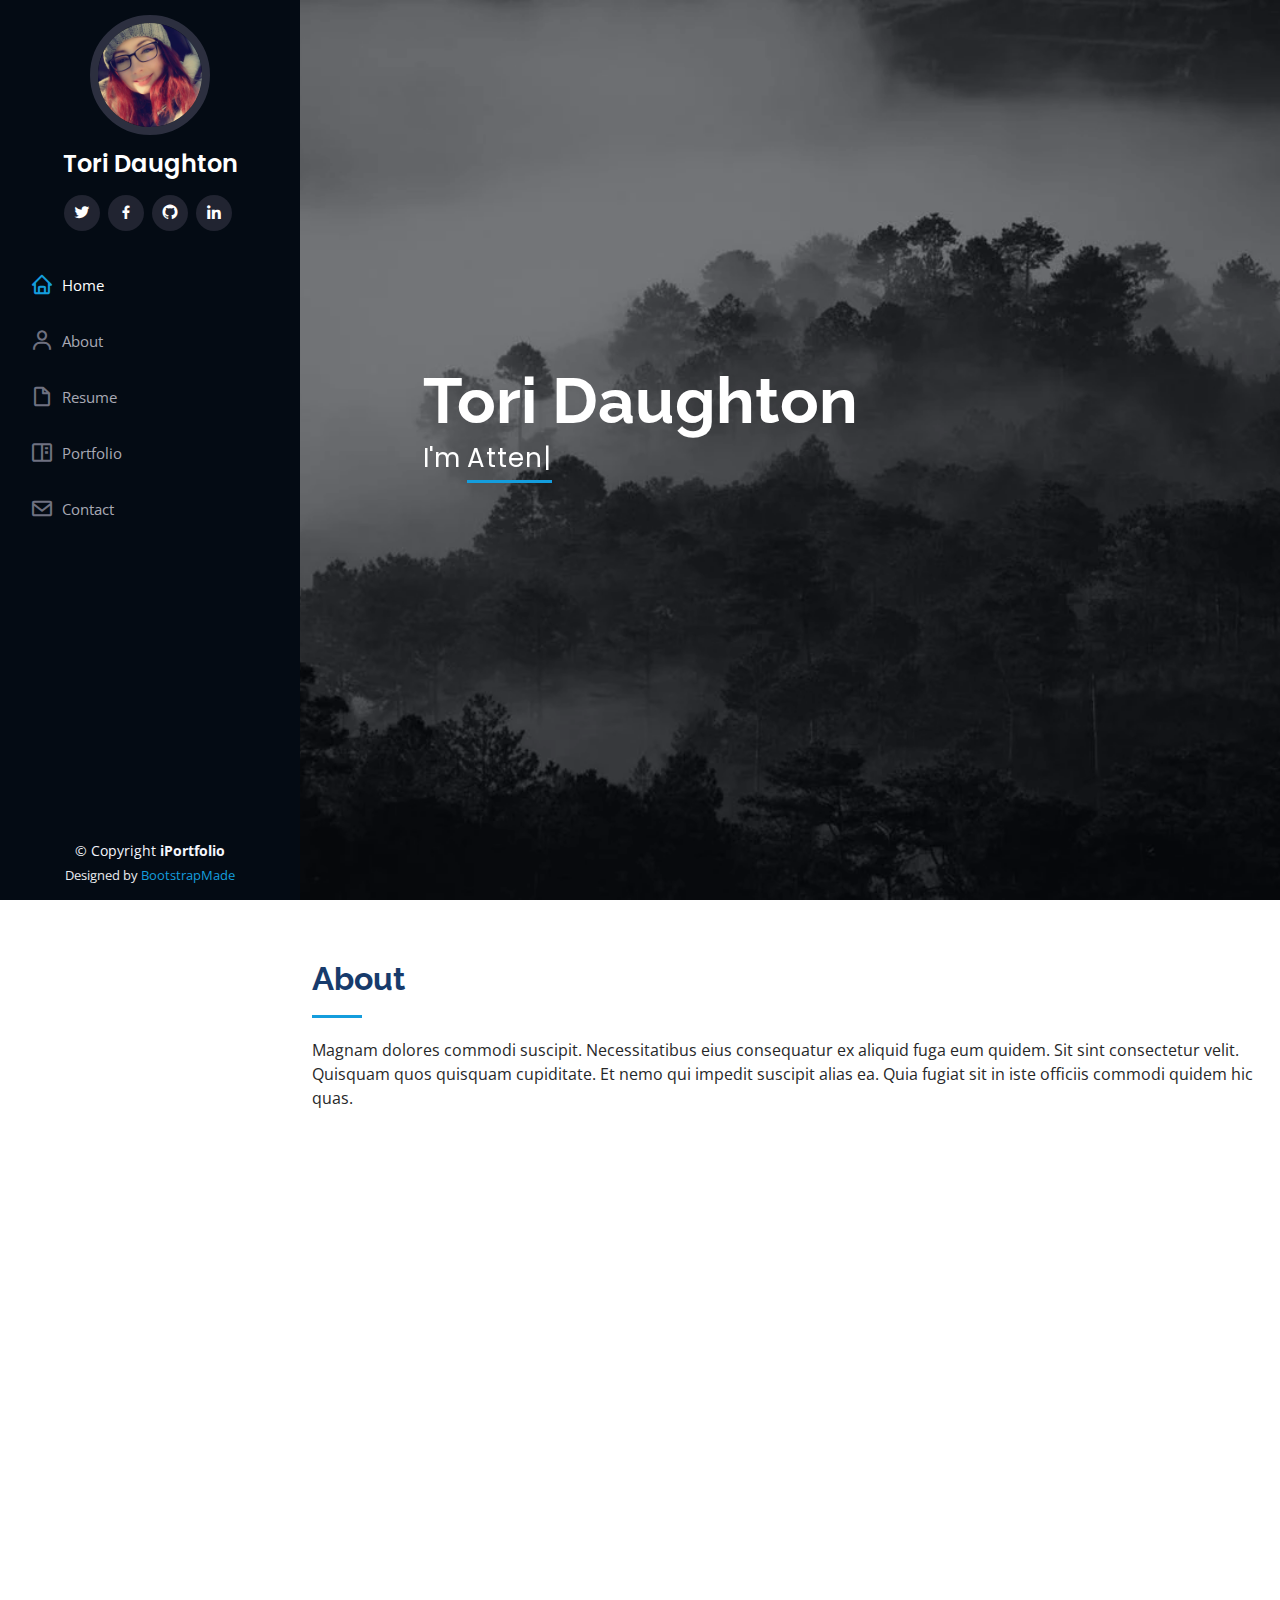
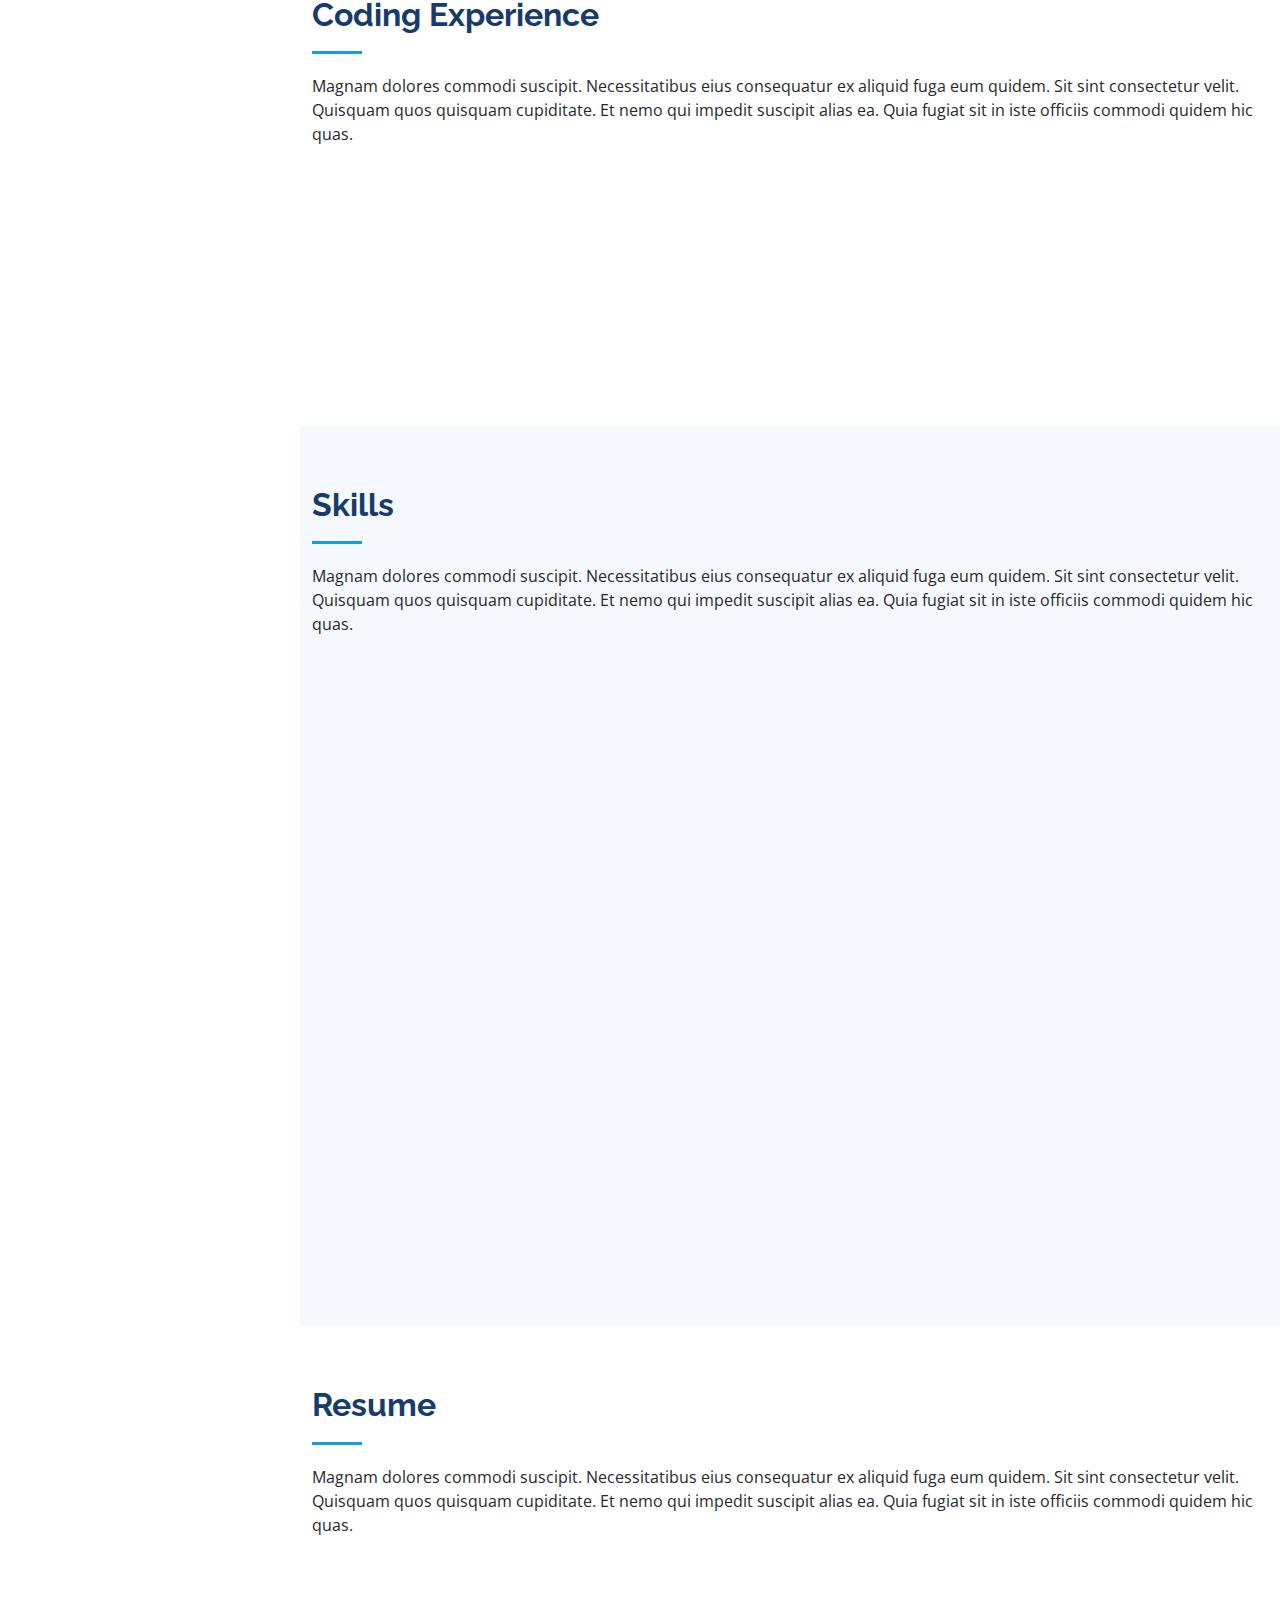
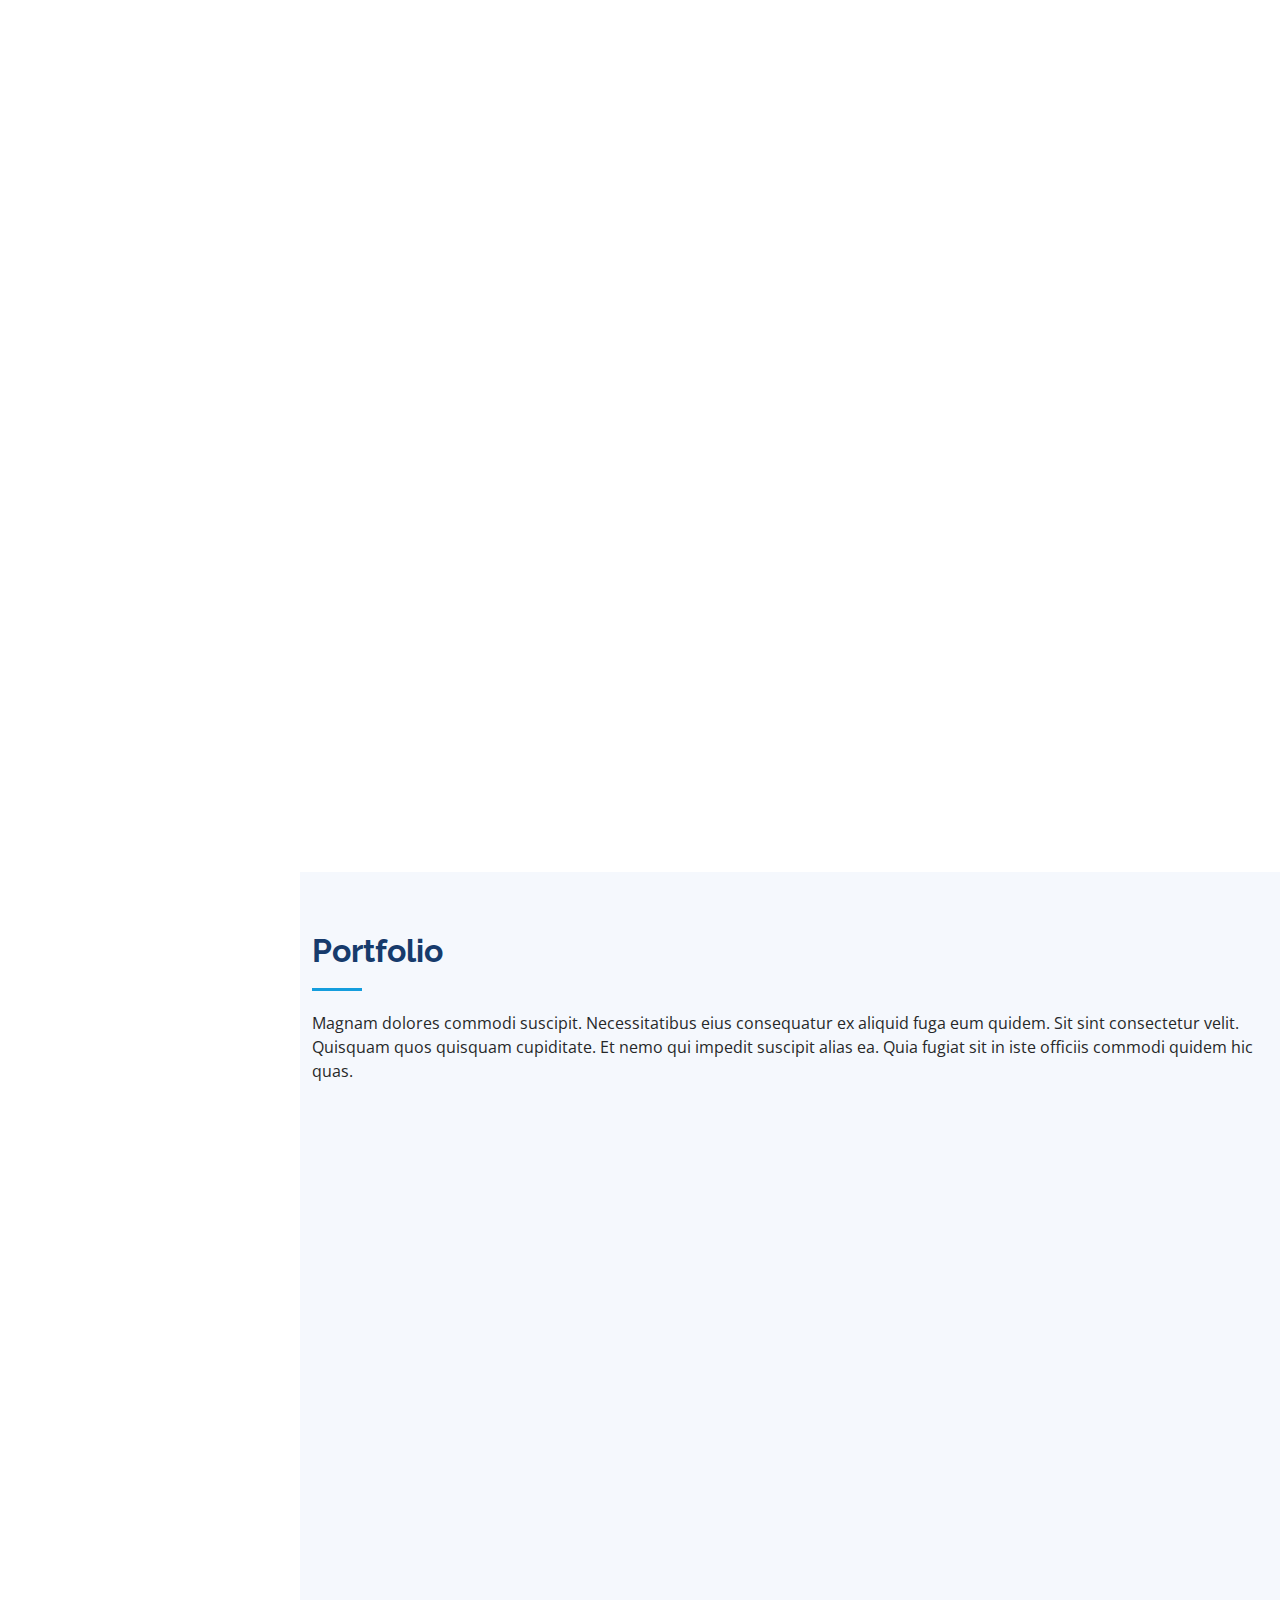
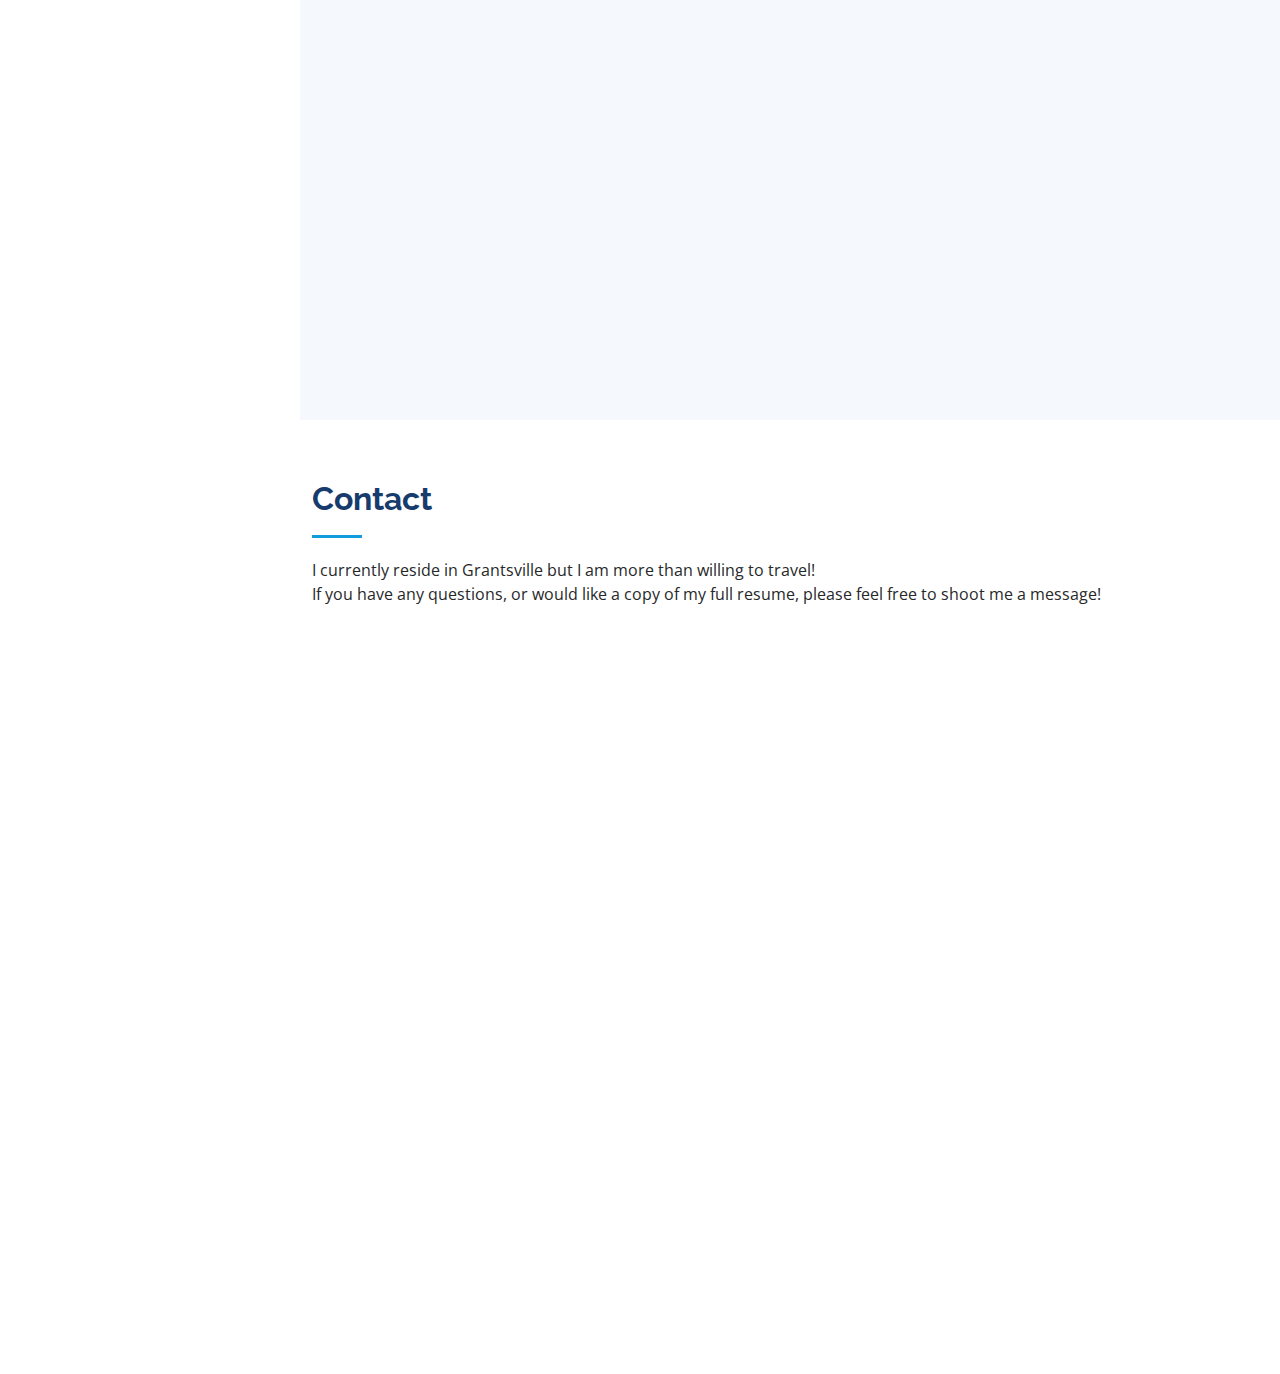
==== index.html @ 603e0727 "before presenting" ====
<!DOCTYPE html>
<html lang="en">

<head>
  <meta charset="utf-8">
  <meta content="width=device-width, initial-scale=1.0" name="viewport">

  <title>Tori Daughton</title>
  <meta content="" name="description">
  <meta content="" name="keywords">

  <!-- Favicons -->
  <link href="assets/img/favicon.png" rel="icon">
  <link href="assets/img/apple-touch-icon.png" rel="apple-touch-icon">

  <!-- Google Fonts -->
  <link href="https://fonts.googleapis.com/css?family=Open+Sans:300,300i,400,400i,600,600i,700,700i|Raleway:300,300i,400,400i,500,500i,600,600i,700,700i|Poppins:300,300i,400,400i,500,500i,600,600i,700,700i" rel="stylesheet">

  <!-- Vendor CSS Files -->
  <link href="assets/vendor/aos/aos.css" rel="stylesheet">
  <link href="assets/vendor/bootstrap/css/bootstrap.min.css" rel="stylesheet">
  <link href="assets/vendor/bootstrap-icons/bootstrap-icons.css" rel="stylesheet">
  <link href="assets/vendor/boxicons/css/boxicons.min.css" rel="stylesheet">
  <link href="assets/vendor/glightbox/css/glightbox.min.css" rel="stylesheet">
  <link href="assets/vendor/swiper/swiper-bundle.min.css" rel="stylesheet">

  <!-- Template Main CSS File -->
  <link href="assets/css/style.css" rel="stylesheet">

  <!-- =======================================================
  * Template Name: iPortfolio - v3.7.0
  * Template URL: https://bootstrapmade.com/iportfolio-bootstrap-portfolio-websites-template/
  * Author: BootstrapMade.com
  * License: https://bootstrapmade.com/license/
  ======================================================== -->
  <link rel="stylesheet" href="https://cdn.jsdelivr.net/gh/devicons/devicon@v2.15.1/devicon.min.css">
</head>

<body>
    <!-- <i class="devicon-postgresql-plain"></i>
    <i class="devicon-vscode-plain"></i> -->
  <!-- ======= Mobile nav toggle button ======= -->
  <i class="bi bi-list mobile-nav-toggle d-xl-none"></i>

  <!-- ======= Header ======= -->
  <header id="header">
    <div class="d-flex flex-column">

      <div class="profile">
        <img src="./assets/img/profile-img-thxgvn.jpg" alt="" class="img-fluid rounded-circle">
        <h1 class="text-light"><a href="index.html">Tori Daughton</a></h1>
        <div class="social-links mt-3 text-center">
          <a href="https://twitter.com/ToriDaughton" class="twitter"><i class="bx bxl-twitter"></i></a>
          <a href="#" class="facebook"><i class="bx bxl-facebook"></i></a>
          <a href="https://github.com/toridaughton" class="github"><i class="bx bxl-github"></i></a>
          <a href="https://www.linkedin.com/in/tori-daughton-41b60a236/" class="linkedin"><i class="bx bxl-linkedin"></i></a>
        </div>
      </div>

      <nav id="navbar" class="nav-menu navbar">
        <ul>
          <li><a href="#hero" class="nav-link scrollto active"><i class="bx bx-home"></i> <span>Home</span></a></li>
          <li><a href="#about" class="nav-link scrollto"><i class="bx bx-user"></i> <span>About</span></a></li>
          <li><a href="#resume" class="nav-link scrollto"><i class="bx bx-file-blank"></i> <span>Resume</span></a></li>
          <li><a href="#portfolio" class="nav-link scrollto"><i class="bx bx-book-content"></i> <span>Portfolio</span></a></li>
          <!-- <li><a href="#services" class="nav-link scrollto"><i class="bx bx-server"></i> <span>Services</span></a></li> -->
          <li><a href="#contact" class="nav-link scrollto"><i class="bx bx-envelope"></i> <span>Contact</span></a></li>
        </ul>
      </nav><!-- .nav-menu -->
    </div>
  </header><!-- End Header -->

  <!-- ======= Hero Section ======= -->
  <section id="hero" class="d-flex flex-column justify-content-center align-items-center">
    <div class="hero-container" data-aos="fade-in">
      <h1>Tori Daughton</h1>
      <p>I'm <span class="typed" data-typed-items="Attentive, a Developer, Passionate, a Designer"></span></p>
    </div>
  </section><!-- End Hero -->

  <main id="main">

    <!-- ======= About Section ======= -->
    <section id="about" class="about">
      <div class="container">

        <div class="section-title">
          <h2>About</h2>
          <p>Magnam dolores commodi suscipit. Necessitatibus eius consequatur ex aliquid fuga eum quidem. Sit sint consectetur velit. Quisquam quos quisquam cupiditate. Et nemo qui impedit suscipit alias ea. Quia fugiat sit in iste officiis commodi quidem hic quas.</p>
        </div>

        <div class="row">
          <div class="col-lg-4" data-aos="fade-right">
            <img src="./assets/img/profile-img-thxgvn.jpg" class="img-fluid" alt="">
          </div>
          <div class="col-lg-8 pt-4 pt-lg-0 content" data-aos="fade-left">
            <h3> Full Stack Developer &amp; Python Software Engineer</h3>
            <p class="fst-italic">
              Lorem ipsum dolor sit amet, consectetur adipiscing elit, sed do eiusmod tempor incididunt ut labore et dolore
              magna aliqua.
            </p>
            <div class="row">
              <div class="col-lg-6">
                <ul>
                  <li><i class="bi bi-chevron-right"></i> <strong>Birthday:</strong> <span>18 August 1995</span></li>
                  <!-- <li><i class="bi bi-chevron-right"></i> <strong>Website:</strong> <span>www.example.com</span></li> -->
                  <li><i class="bi bi-chevron-right"></i> <strong>City:</strong> <span>Utah, USA</span></li>
                </ul>
              </div>
              <div class="col-lg-6">
                <ul>
                  <li><i class="bi bi-chevron-right"></i> <strong>Age:</strong> <span>26</span></li>
                  <li><i class="bi bi-chevron-right"></i> <strong>Degree:</strong> <span>Associate's of Applied Science</span></li>
                  <!-- <li><i class="bi bi-chevron-right"></i> <strong>PhEmailone:</strong> <span>email@example.com</span></li> -->
                  <!-- <li><i class="bi bi-chevron-right"></i> <strong>Freelance:</strong> <span>Available</span></li> -->
                </ul>
              </div>
            </div>
            <p>
              Officiis eligendi itaque labore et dolorum mollitia officiis optio vero. Quisquam sunt adipisci omnis et ut. Nulla accusantium dolor incidunt officia tempore. Et eius omnis.
              Cupiditate ut dicta maxime officiis quidem quia. Sed et consectetur qui quia repellendus itaque neque. Aliquid amet quidem ut quaerat cupiditate. Ab et eum qui repellendus omnis culpa magni laudantium dolores.
            </p>
          </div>
        </div>

      </div>
    </section><!-- End About Section -->

    <!-- ======= Coding Experience Section ======= -->
    <section id="facts" class="facts">
      <div class="container">

        <div class="section-title">
          <h2>Coding Experience</h2>
          <p>Magnam dolores commodi suscipit. Necessitatibus eius consequatur ex aliquid fuga eum quidem. Sit sint consectetur velit. Quisquam quos quisquam cupiditate. Et nemo qui impedit suscipit alias ea. Quia fugiat sit in iste officiis commodi quidem hic quas.</p>
        </div>

        <div class="row no-gutters">

          <div class="col-lg-3 col-md-6 d-md-flex align-items-md-stretch" data-aos="fade-up">
            <div class="count-box">
              <i class="bi bi-emoji-smile"></i>
              <span data-purecounter-start="0" data-purecounter-end="42" data-purecounter-duration="1" class="purecounter"></span>
              <p><strong>Coding Basics Course (hrs)</strong><br>Devmountain</p>
            </div>
          </div>

          <div class="col-lg-3 col-md-6 d-md-flex align-items-md-stretch" data-aos="fade-up" data-aos-delay="100">
            <div class="count-box">
              <i class="bi bi-journal-richtext"></i>
              <span data-purecounter-start="0" data-purecounter-end="561" data-purecounter-duration="1" class="purecounter"></span>
              <p><strong>Python Software Engineering Course (hrs)</strong> <br>Devmountain</p>
            </div>
          </div>

          <div class="col-lg-3 col-md-6 d-md-flex align-items-md-stretch" data-aos="fade-up" data-aos-delay="200">
            <div class="count-box">
              <i class="bi bi-pc-display-horizontal"></i>
              <span data-purecounter-start="0" data-purecounter-end="49" data-purecounter-duration="1" class="purecounter"></span>
              <p><strong>Repositories</strong><br>on GitHub</p>
            </div>
          </div>

          <div class="col-lg-3 col-md-6 d-md-flex align-items-md-stretch" data-aos="fade-up" data-aos-delay="300">
            <div class="count-box">
              <i class="bi bi-people"></i>
              <span data-purecounter-start="0" data-purecounter-end="96" data-purecounter-duration="1" class="purecounter"></span>
              <p><strong>Pair Programing (hrs)</strong><br>Devmountain</p>
            </div>
          </div>

        </div>

      </div>
    </section><!-- End Coding Experience Section -->

    <!-- ======= Skills Section ======= -->
    <section id="skills" class="skills section-bg">
      <div class="container">

        <div class="section-title">
          <h2>Skills</h2>
          <p>Magnam dolores commodi suscipit. Necessitatibus eius consequatur ex aliquid fuga eum quidem. Sit sint consectetur velit. Quisquam quos quisquam cupiditate. Et nemo qui impedit suscipit alias ea. Quia fugiat sit in iste officiis commodi quidem hic quas.</p>
        </div>

        <div class="row skills-content" style=>

          <div class="col-lg-6" data-aos="fade-up">

            <div class="progress">
              <span class="skill">
                <img class="skills-icons" src="https://cdn.jsdelivr.net/gh/devicons/devicon/icons/html5/html5-original.svg" />
              <br> HTML </span>
            </div>

            <div class="progress">
              <span class="skill">
                <img class="skills-icons" src="https://cdn.jsdelivr.net/gh/devicons/devicon/icons/css3/css3-original-wordmark.svg" />
              <br>CSS</span>
            </div>

            <div class="progress">
              <span class="skill">
                <img class="skills-icons" src="https://cdn.jsdelivr.net/gh/devicons/devicon/icons/javascript/javascript-original.svg" />
              <br>JavaScript</span>
            </div>

          </div>

          <div class="col-lg-6" data-aos="fade-up" data-aos-delay="100">

            <div class="progress">
              <span class="skill">
                <img class="skills-icons" src="https://cdn.jsdelivr.net/gh/devicons/devicon/icons/nodejs/nodejs-original.svg" />
              </i><br>Node.js </span>
            </div>

            <div class="progress">
              <span class="skill"> <img class="skills-icons" src="https://cdn.jsdelivr.net/gh/devicons/devicon/icons/postgresql/postgresql-plain.svg" /> <br> Postgres</span>
            </div>

            <div class="progress">
              <span class="skill"><img class="skills-icons" src="https://cdn.jsdelivr.net/gh/devicons/devicon/icons/vscode/vscode-plain.svg" />
                <br> VScode </span>
            </div>

          </div>

        </div>

      </div>
    </section><!-- End Skills Section -->

    <!-- ======= Resume Section ======= -->
    <section id="resume" class="resume">
      <div class="container">

        <div class="section-title">
          <h2>Resume</h2>
          <p>Magnam dolores commodi suscipit. Necessitatibus eius consequatur ex aliquid fuga eum quidem. Sit sint consectetur velit. Quisquam quos quisquam cupiditate. Et nemo qui impedit suscipit alias ea. Quia fugiat sit in iste officiis commodi quidem hic quas.</p>
        </div>

        <div class="row">
          <div class="col-lg-6" data-aos="fade-up">
            <h3 class="resume-title">Sumary</h3>
            <div class="resume-item pb-0">
              <h4>Tori Daughton</h4>
              <p><em>Innovative and deadline-driven Graphic Designer with 3+ years of experience designing and developing user-centered digital/print marketing material from initial concept to final, polished deliverable.</em></p>
              <ul>Grantsville, UT</li>
                <!-- <li>(123) 456-7891</li> -->
                <li>tori.fullstack@gmail.com</li>
              </ul>
            </div>

            <h3 class="resume-title">Education</h3>
            <div class="resume-item">
              <h4>Python Software Engineering Course</h4>
              <h5>2022 - Present</h5>
              <p><em>Devmountain Lehi, UT</em></p>
              <p>Full Stack Software Developer education. First half consisting of learning HTML, CSS, vanilla JS, Node.js, EXPRESS, SQL. Second half of the program specializing in Python including Flask</p>
            </div>
            <div class="resume-item">
              <h4>Associates of Applied Science in Radiology</h4>
              <h5>2014 - 2016</h5>
              <p><em>Weber State University, Ogden, UT</em></p>
              <p>Full-time radiology program with both textbook learning and direct clinical education.</p>
            </div>
          </div>
          <div class="col-lg-6" data-aos="fade-up" data-aos-delay="100">
            <h3 class="resume-title">Professional Experience</h3>
            <div class="resume-item">
              <h4>Senior graphic design specialist</h4>
              <h5>2014 - Present</h5>
              <p><em>Salt Lake Regional, Salt Lake City, UT</em></p>
              <ul>
                <li>Lead in the design, development, and implementation of the graphic, layout, and production communication materials</li>
                <li>Delegate tasks to the 7 members of the design team and provide counsel on all aspects of the project. </li>
                <li>Supervise the assessment of all graphic materials in order to ensure quality and accuracy of the design</li>
                <li>Oversee the efficient use of production project budgets ranging from $2,000 - $25,000</li>
              </ul>
            </div>
            <div class="resume-item">
              <h4>Graphic design specialist</h4>
              <h5>2017 - 2019</h5>
              <p><em>Jordan Valley Medical Center, West Jordan, UT</em></p>
              <ul>
                <li>Developed numerous marketing programs (logos, brochures,infographics, presentations, and advertisements).</li>
                <li>Managed up to 5 projects or tasks at a given time while under pressure</li>
                <li>Recommended and consulted with clients on the most appropriate graphic design</li>
                <li>Created 4+ design presentations and proposals a month for clients and account managers</li>
              </ul>
            </div>
          </div>
        </div>

      </div>
    </section><!-- End Resume Section -->

    <!-- ======= Portfolio Section ======= -->
    <section id="portfolio" class="portfolio section-bg">
      <div class="container">

        <div class="section-title">
          <h2>Portfolio</h2>
          <p>Magnam dolores commodi suscipit. Necessitatibus eius consequatur ex aliquid fuga eum quidem. Sit sint consectetur velit. Quisquam quos quisquam cupiditate. Et nemo qui impedit suscipit alias ea. Quia fugiat sit in iste officiis commodi quidem hic quas.</p>
        </div>

        <div class="row" data-aos="fade-up">
          <div class="col-lg-12 d-flex justify-content-center">
            <ul id="portfolio-flters">
              <li data-filter="*" class="filter-active">All</li>
              <li data-filter=".filter-app">Gluten Free Haven</li>
              <li data-filter=".filter-card">----</li>
              <!-- <li data-filter=".filter-web">Web</li> -->
            </ul>
          </div>
        </div>

        <div class="row portfolio-container" data-aos="fade-up" data-aos-delay="100">

          <div class="col-lg-4 col-md-6 portfolio-item filter-app">
            <div class="portfolio-wrap">
              <img src="assets/img/portfolio/portfolio-1.jpg" class="img-fluid" alt="">
              <div class="portfolio-links">
                <a href="assets/img/portfolio/portfolio-1.jpg" data-gallery="portfolioGallery" class="portfolio-lightbox" title="App 1"><i class="bx bx-plus"></i></a>
                <a href="portfolio-details.html" title="More Details"><i class="bx bx-link"></i></a>
              </div>
            </div>
          </div>

          <div class="col-lg-4 col-md-6 portfolio-item filter-web">
            <div class="portfolio-wrap">
              <img src="assets/img/portfolio/portfolio-2.jpg" class="img-fluid" alt="">
              <div class="portfolio-links">
                <a href="assets/img/portfolio/portfolio-2.jpg" data-gallery="portfolioGallery" class="portfolio-lightbox" title="Web 3"><i class="bx bx-plus"></i></a>
                <a href="portfolio-details.html" title="More Details"><i class="bx bx-link"></i></a>
              </div>
            </div>
          </div>

          <div class="col-lg-4 col-md-6 portfolio-item filter-app">
            <div class="portfolio-wrap">
              <img src="assets/img/portfolio/portfolio-3.jpg" class="img-fluid" alt="">
              <div class="portfolio-links">
                <a href="assets/img/portfolio/portfolio-3.jpg" data-gallery="portfolioGallery" class="portfolio-lightbox" title="App 2"><i class="bx bx-plus"></i></a>
                <a href="portfolio-details.html" title="More Details"><i class="bx bx-link"></i></a>
              </div>
            </div>
          </div>

          <div class="col-lg-4 col-md-6 portfolio-item filter-card">
            <div class="portfolio-wrap">
              <img src="assets/img/portfolio/portfolio-4.jpg" class="img-fluid" alt="">
              <div class="portfolio-links">
                <a href="assets/img/portfolio/portfolio-4.jpg" data-gallery="portfolioGallery" class="portfolio-lightbox" title="Card 2"><i class="bx bx-plus"></i></a>
                <a href="portfolio-details.html" title="More Details"><i class="bx bx-link"></i></a>
              </div>
            </div>
          </div>

          <div class="col-lg-4 col-md-6 portfolio-item filter-web">
            <div class="portfolio-wrap">
              <img src="assets/img/portfolio/portfolio-5.jpg" class="img-fluid" alt="">
              <div class="portfolio-links">
                <a href="assets/img/portfolio/portfolio-5.jpg" data-gallery="portfolioGallery" class="portfolio-lightbox" title="Web 2"><i class="bx bx-plus"></i></a>
                <a href="portfolio-details.html" title="More Details"><i class="bx bx-link"></i></a>
              </div>
            </div>
          </div>

          <div class="col-lg-4 col-md-6 portfolio-item filter-app">
            <div class="portfolio-wrap">
              <img src="assets/img/portfolio/portfolio-6.jpg" class="img-fluid" alt="">
              <div class="portfolio-links">
                <a href="assets/img/portfolio/portfolio-6.jpg" data-gallery="portfolioGallery" class="portfolio-lightbox" title="App 3"><i class="bx bx-plus"></i></a>
                <a href="portfolio-details.html" title="More Details"><i class="bx bx-link"></i></a>
              </div>
            </div>
          </div>

          <div class="col-lg-4 col-md-6 portfolio-item filter-card">
            <div class="portfolio-wrap">
              <img src="assets/img/portfolio/portfolio-7.jpg" class="img-fluid" alt="">
              <div class="portfolio-links">
                <a href="assets/img/portfolio/portfolio-7.jpg" data-gallery="portfolioGallery" class="portfolio-lightbox" title="Card 1"><i class="bx bx-plus"></i></a>
                <a href="portfolio-details.html" title="More Details"><i class="bx bx-link"></i></a>
              </div>
            </div>
          </div>

          <div class="col-lg-4 col-md-6 portfolio-item filter-card">
            <div class="portfolio-wrap">
              <img src="assets/img/portfolio/portfolio-8.jpg" class="img-fluid" alt="">
              <div class="portfolio-links">
                <a href="assets/img/portfolio/portfolio-8.jpg" data-gallery="portfolioGallery" class="portfolio-lightbox" title="Card 3"><i class="bx bx-plus"></i></a>
                <a href="portfolio-details.html" title="More Details"><i class="bx bx-link"></i></a>
              </div>
            </div>
          </div>

          <div class="col-lg-4 col-md-6 portfolio-item filter-web">
            <div class="portfolio-wrap">
              <img src="assets/img/portfolio/portfolio-9.jpg" class="img-fluid" alt="">
              <div class="portfolio-links">
                <a href="assets/img/portfolio/portfolio-9.jpg" data-gallery="portfolioGallery" class="portfolio-lightbox" title="Web 3"><i class="bx bx-plus"></i></a>
                <a href="portfolio-details.html" title="More Details"><i class="bx bx-link"></i></a>
              </div>
            </div>
          </div>

        </div>

      </div>
    </section><!-- End Portfolio Section -->

    <!-- ======= Testimonials Section ======= -->
    <!-- <section id="testimonials" class="testimonials section-bg">
      <div class="container">

        <div class="section-title">
          <h2>Testimonials</h2>
          <p>Magnam dolores commodi suscipit. Necessitatibus eius consequatur ex aliquid fuga eum quidem. Sit sint consectetur velit. Quisquam quos quisquam cupiditate. Et nemo qui impedit suscipit alias ea. Quia fugiat sit in iste officiis commodi quidem hic quas.</p>
        </div>

        <div class="testimonials-slider swiper" data-aos="fade-up" data-aos-delay="100">
          <div class="swiper-wrapper">

            <div class="swiper-slide">
              <div class="testimonial-item" data-aos="fade-up">
                <p>
                  <i class="bx bxs-quote-alt-left quote-icon-left"></i>
                  Proin iaculis purus consequat sem cure digni ssim donec porttitora entum suscipit rhoncus. Accusantium quam, ultricies eget id, aliquam eget nibh et. Maecen aliquam, risus at semper.
                  <i class="bx bxs-quote-alt-right quote-icon-right"></i>
                </p>
                <img src="assets/img/testimonials/testimonials-1.jpg" class="testimonial-img" alt="">
                <h3>Saul Goodman</h3>
                <h4>Ceo &amp; Founder</h4>
              </div>
            </div>End testimonial item -->
<!-- 
            <div class="swiper-slide">
              <div class="testimonial-item" data-aos="fade-up" data-aos-delay="100">
                <p>
                  <i class="bx bxs-quote-alt-left quote-icon-left"></i>
                  Export tempor illum tamen malis malis eram quae irure esse labore quem cillum quid cillum eram malis quorum velit fore eram velit sunt aliqua noster fugiat irure amet legam anim culpa.
                  <i class="bx bxs-quote-alt-right quote-icon-right"></i>
                </p>
                <img src="assets/img/testimonials/testimonials-2.jpg" class="testimonial-img" alt="">
                <h3>Sara Wilsson</h3>
                <h4>Designer</h4>
              </div>
            </div>End testimonial item -->
<!-- 
            <div class="swiper-slide">
              <div class="testimonial-item" data-aos="fade-up" data-aos-delay="200">
                <p>
                  <i class="bx bxs-quote-alt-left quote-icon-left"></i>
                  Enim nisi quem export duis labore cillum quae magna enim sint quorum nulla quem veniam duis minim tempor labore quem eram duis noster aute amet eram fore quis sint minim.
                  <i class="bx bxs-quote-alt-right quote-icon-right"></i>
                </p>
                <img src="assets/img/testimonials/testimonials-3.jpg" class="testimonial-img" alt="">
                <h3>Jena Karlis</h3>
                <h4>Store Owner</h4>
              </div>
            </div>End testimonial item -->
<!-- 
            <div class="swiper-slide">
              <div class="testimonial-item" data-aos="fade-up" data-aos-delay="300">
                <p>
                  <i class="bx bxs-quote-alt-left quote-icon-left"></i>
                  Fugiat enim eram quae cillum dolore dolor amet nulla culpa multos export minim fugiat minim velit minim dolor enim duis veniam ipsum anim magna sunt elit fore quem dolore labore illum veniam.
                  <i class="bx bxs-quote-alt-right quote-icon-right"></i>
                </p>
                <img src="assets/img/testimonials/testimonials-4.jpg" class="testimonial-img" alt="">
                <h3>Matt Brandon</h3>
                <h4>Freelancer</h4>
              </div>
            </div>End testimonial item -->

            <!-- <div class="swiper-slide">
              <div class="testimonial-item" data-aos="fade-up" data-aos-delay="400">
                <p>
                  <i class="bx bxs-quote-alt-left quote-icon-left"></i>
                  Quis quorum aliqua sint quem legam fore sunt eram irure aliqua veniam tempor noster veniam enim culpa labore duis sunt culpa nulla illum cillum fugiat legam esse veniam culpa fore nisi cillum quid.
                  <i class="bx bxs-quote-alt-right quote-icon-right"></i>
                </p>
                <img src="assets/img/testimonials/testimonials-5.jpg" class="testimonial-img" alt="">
                <h3>John Larson</h3>
                <h4>Entrepreneur</h4>
              </div>
            </div>End testimonial item -->

          </div>
          <div class="swiper-pagination"></div>
        </div>

      </div>
    </section><!-- End Testimonials Section -->

    <!-- ======= Contact Section ======= -->
    <section id="contact" class="contact">
      <div class="container">

        <div class="section-title">
          <h2>Contact</h2>
          <p>I currently reside in Grantsville but I am more than willing to travel! <br> If you have any questions, or would like a copy of my full resume, please feel free to shoot me a message!</p>
        </div>

        <div class="row" data-aos="fade-in">

          <div class="col-lg-5 d-flex align-items-stretch">
            <div class="info">
              <div class="address">
                <i class="bi bi-geo-alt"></i>
                <h4>Location:</h4>
                <p>Grantsville, UT 84029</p>
              </div>

              <div class="email">
                <i class="bi bi-envelope"></i>
                <h4>Email:</h4>
                <p>tori.fullstack@gmail.com</p>
              </div>

              <div class="phone">
                <i class="bi bi-phone"></i>
                <h4>Call:</h4>
                <p>+1 5589 55488 55s</p>
              </div>

              <iframe src="https://www.google.com/maps/embed?pb=!1m14!1m8!1m3!1d12097.433213460943!2d-74.0062269!3d40.7101282!3m2!1i1024!2i768!4f13.1!3m3!1m2!1s0x0%3A0xb89d1fe6bc499443!2sDowntown+Conference+Center!5e0!3m2!1smk!2sbg!4v1539943755621" frameborder="0" style="border:0; width: 100%; height: 290px;" allowfullscreen></iframe>
            </div>

          </div>

          <div class="col-lg-7 mt-5 mt-lg-0 d-flex align-items-stretch">
            <form action="forms/contact.php" method="post" role="form" class="php-email-form">
              <div class="row">
                <div class="form-group col-md-6">
                  <label for="name">Your Name</label>
                  <input type="text" name="name" class="form-control" id="name" required>
                </div>
                <div class="form-group col-md-6">
                  <label for="name">Your Email</label>
                  <input type="email" class="form-control" name="email" id="email" required>
                </div>
              </div>
              <div class="form-group">
                <label for="name">Subject</label>
                <input type="text" class="form-control" name="subject" id="subject" required>
              </div>
              <div class="form-group">
                <label for="name">Message</label>
                <textarea class="form-control" name="message" rows="10" required></textarea>
              </div>
              <div class="my-3">
                <div class="loading">Loading</div>
                <div class="error-message"></div>
                <div class="sent-message">Your message has been sent. Thank you!</div>
              </div>
              <div class="text-center"><button type="submit">Send Message</button></div>
            </form>
          </div>

        </div>

      </div>
    </section><!-- End Contact Section -->

  </main><!-- End #main -->

  <!-- ======= Footer ======= -->
  <footer id="footer">
    <div class="container">
      <div class="copyright">
        &copy; Copyright <strong><span>iPortfolio</span></strong>
      </div>
      <div class="credits">
        <!-- All the links in the footer should remain intact. -->
        <!-- You can delete the links only if you purchased the pro version. -->
        <!-- Licensing information: https://bootstrapmade.com/license/ -->
        <!-- Purchase the pro version with working PHP/AJAX contact form: https://bootstrapmade.com/iportfolio-bootstrap-portfolio-websites-template/ -->
        Designed by <a href="https://bootstrapmade.com/">BootstrapMade</a>
      </div>
    </div>
  </footer><!-- End  Footer -->

  <a href="#" class="back-to-top d-flex align-items-center justify-content-center"><i class="bi bi-arrow-up-short"></i></a>

  <!-- Vendor JS Files -->
  <script src="assets/vendor/purecounter/purecounter.js"></script>
  <script src="assets/vendor/aos/aos.js"></script>
  <script src="assets/vendor/bootstrap/js/bootstrap.bundle.min.js"></script>
  <script src="assets/vendor/glightbox/js/glightbox.min.js"></script>
  <script src="assets/vendor/isotope-layout/isotope.pkgd.min.js"></script>
  <script src="assets/vendor/swiper/swiper-bundle.min.js"></script>
  <script src="assets/vendor/typed.js/typed.min.js"></script>
  <script src="assets/vendor/waypoints/noframework.waypoints.js"></script>
  <script src="assets/vendor/php-email-form/validate.js"></script>

  <!-- Template Main JS File -->
  <script src="assets/js/main.js"></script>

</body>

</html>
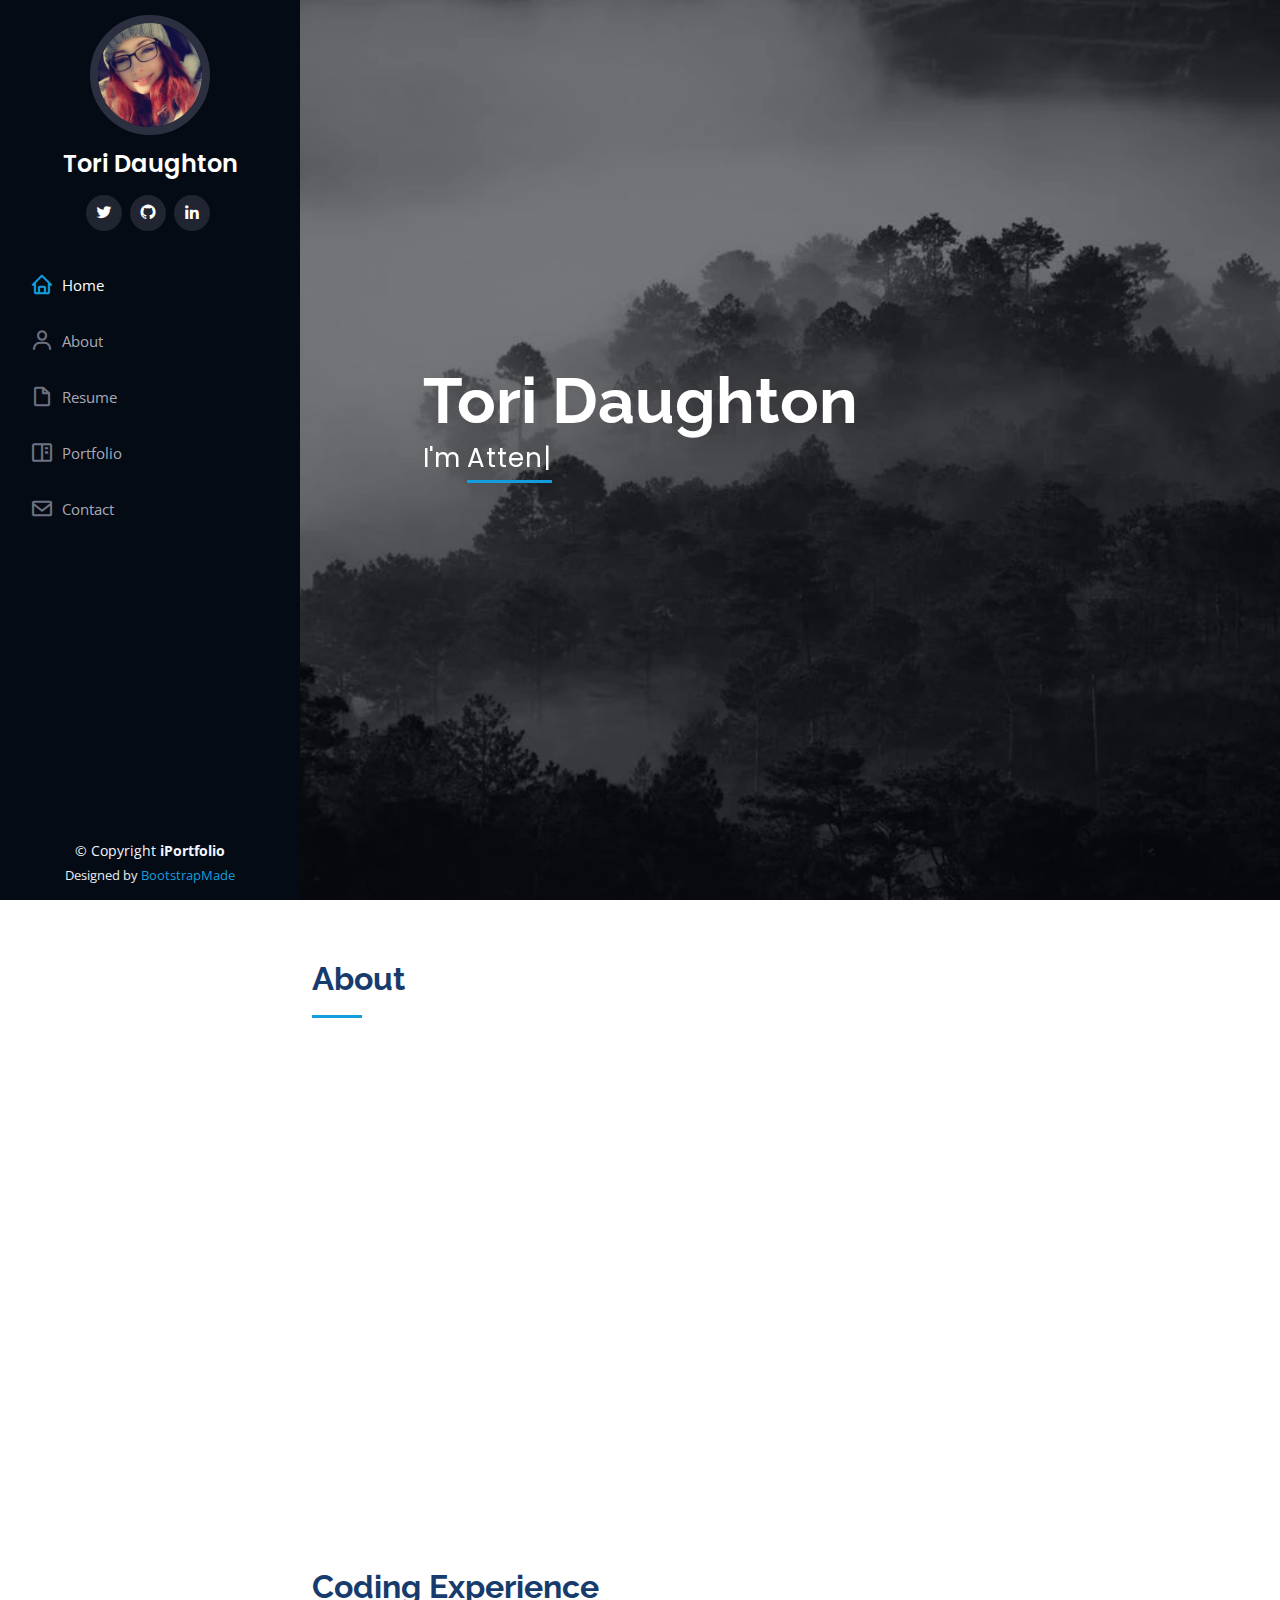
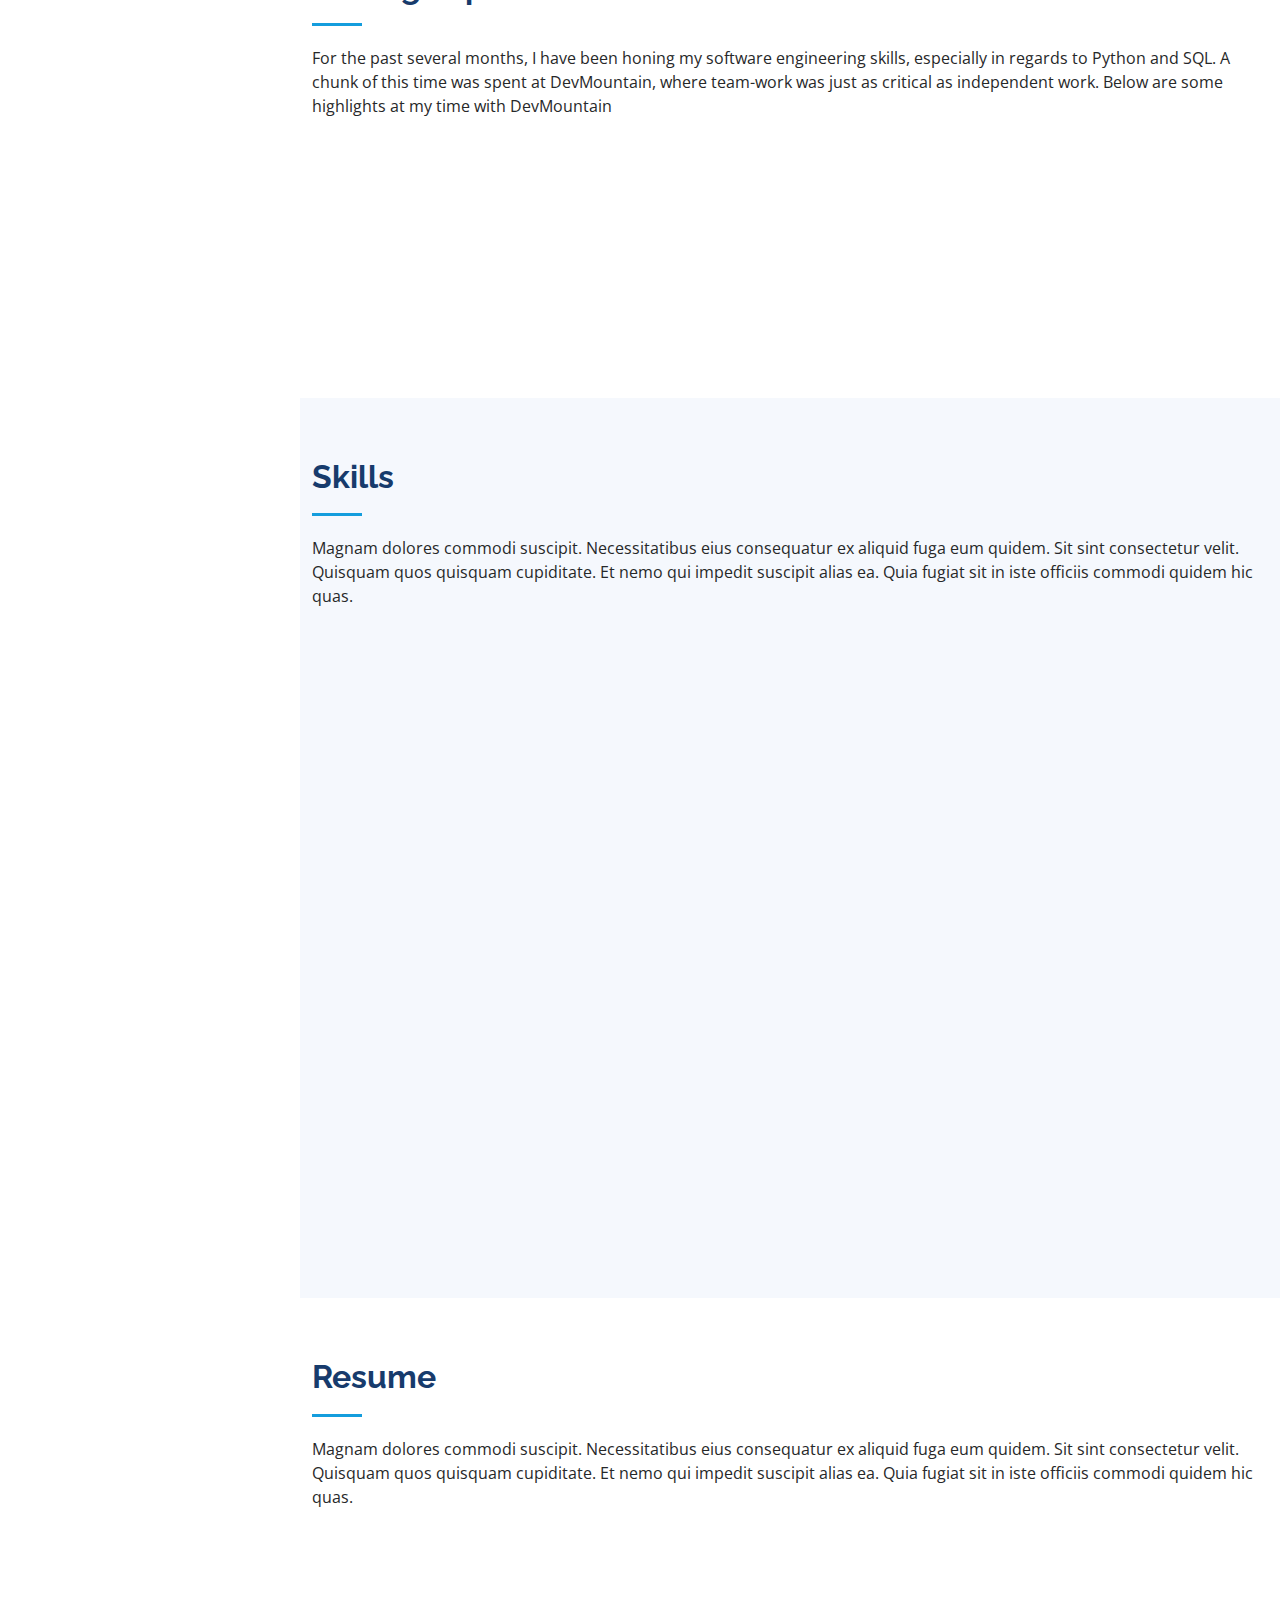
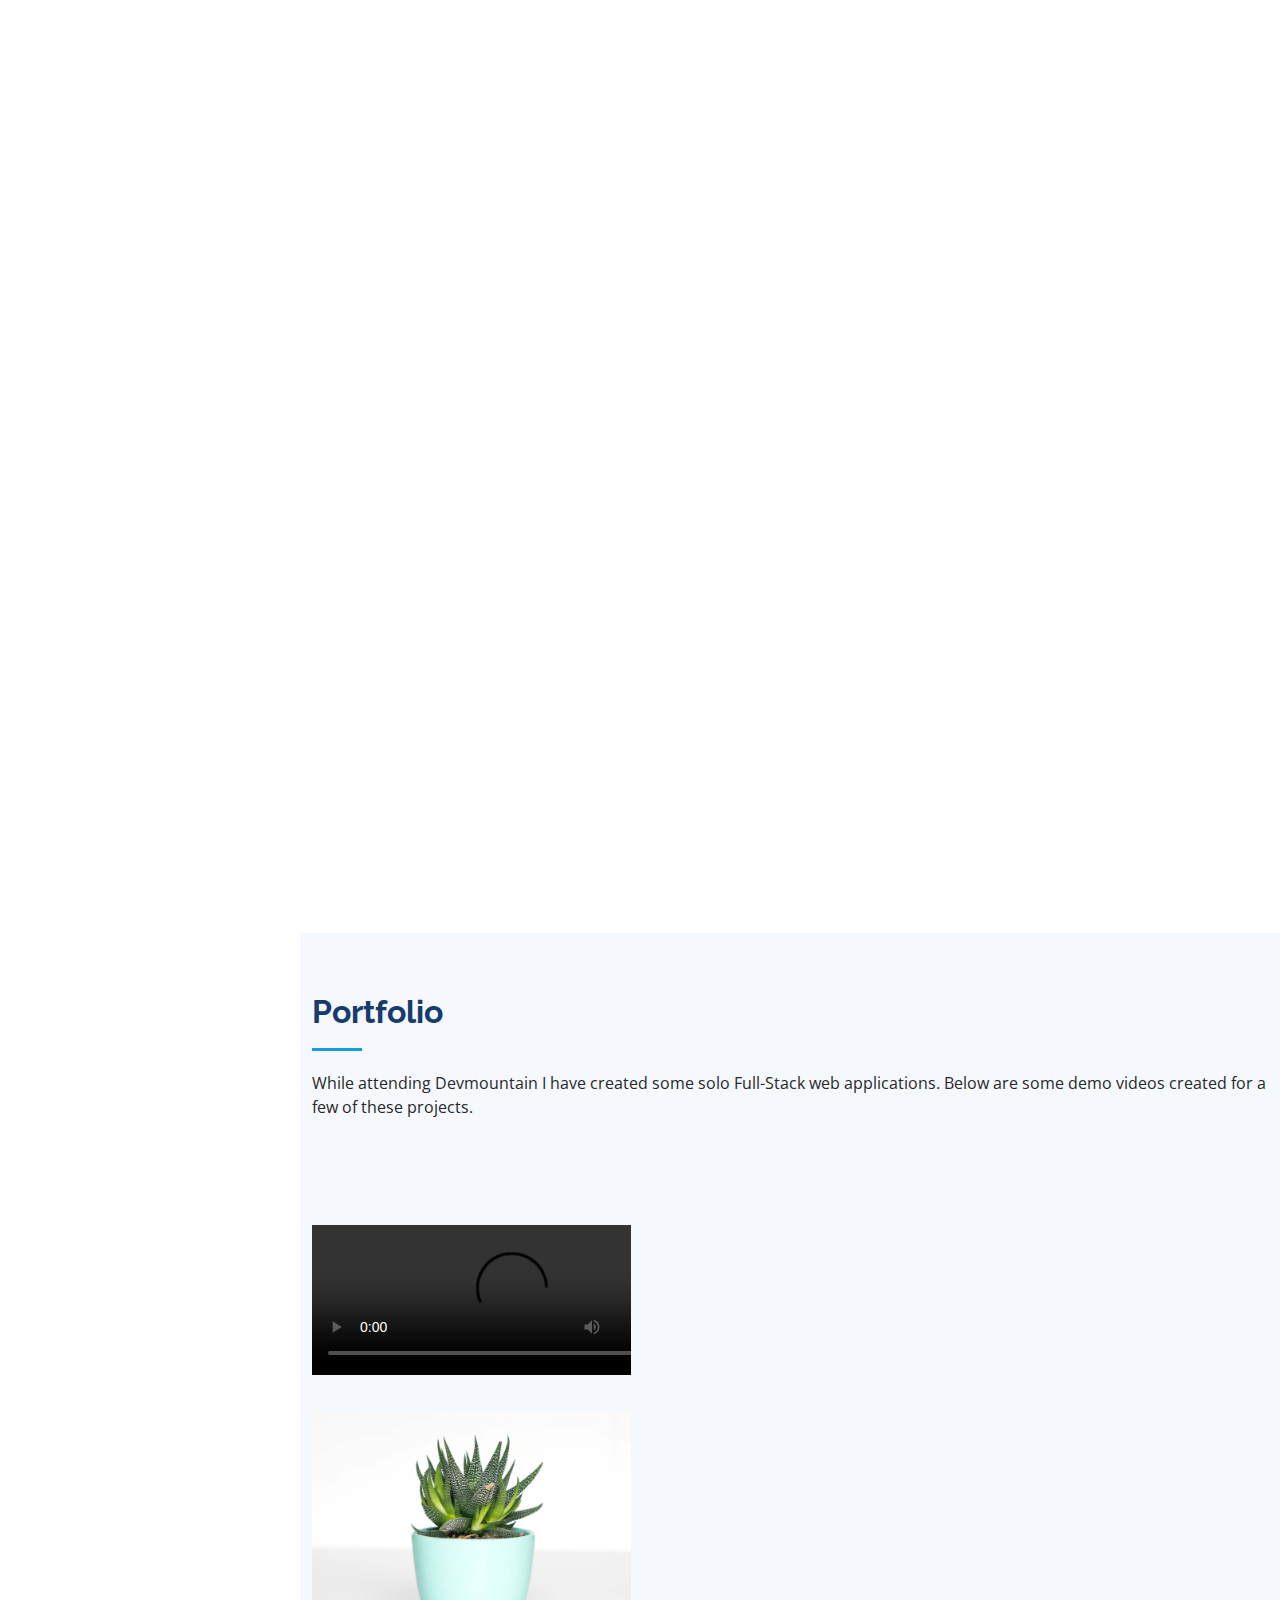
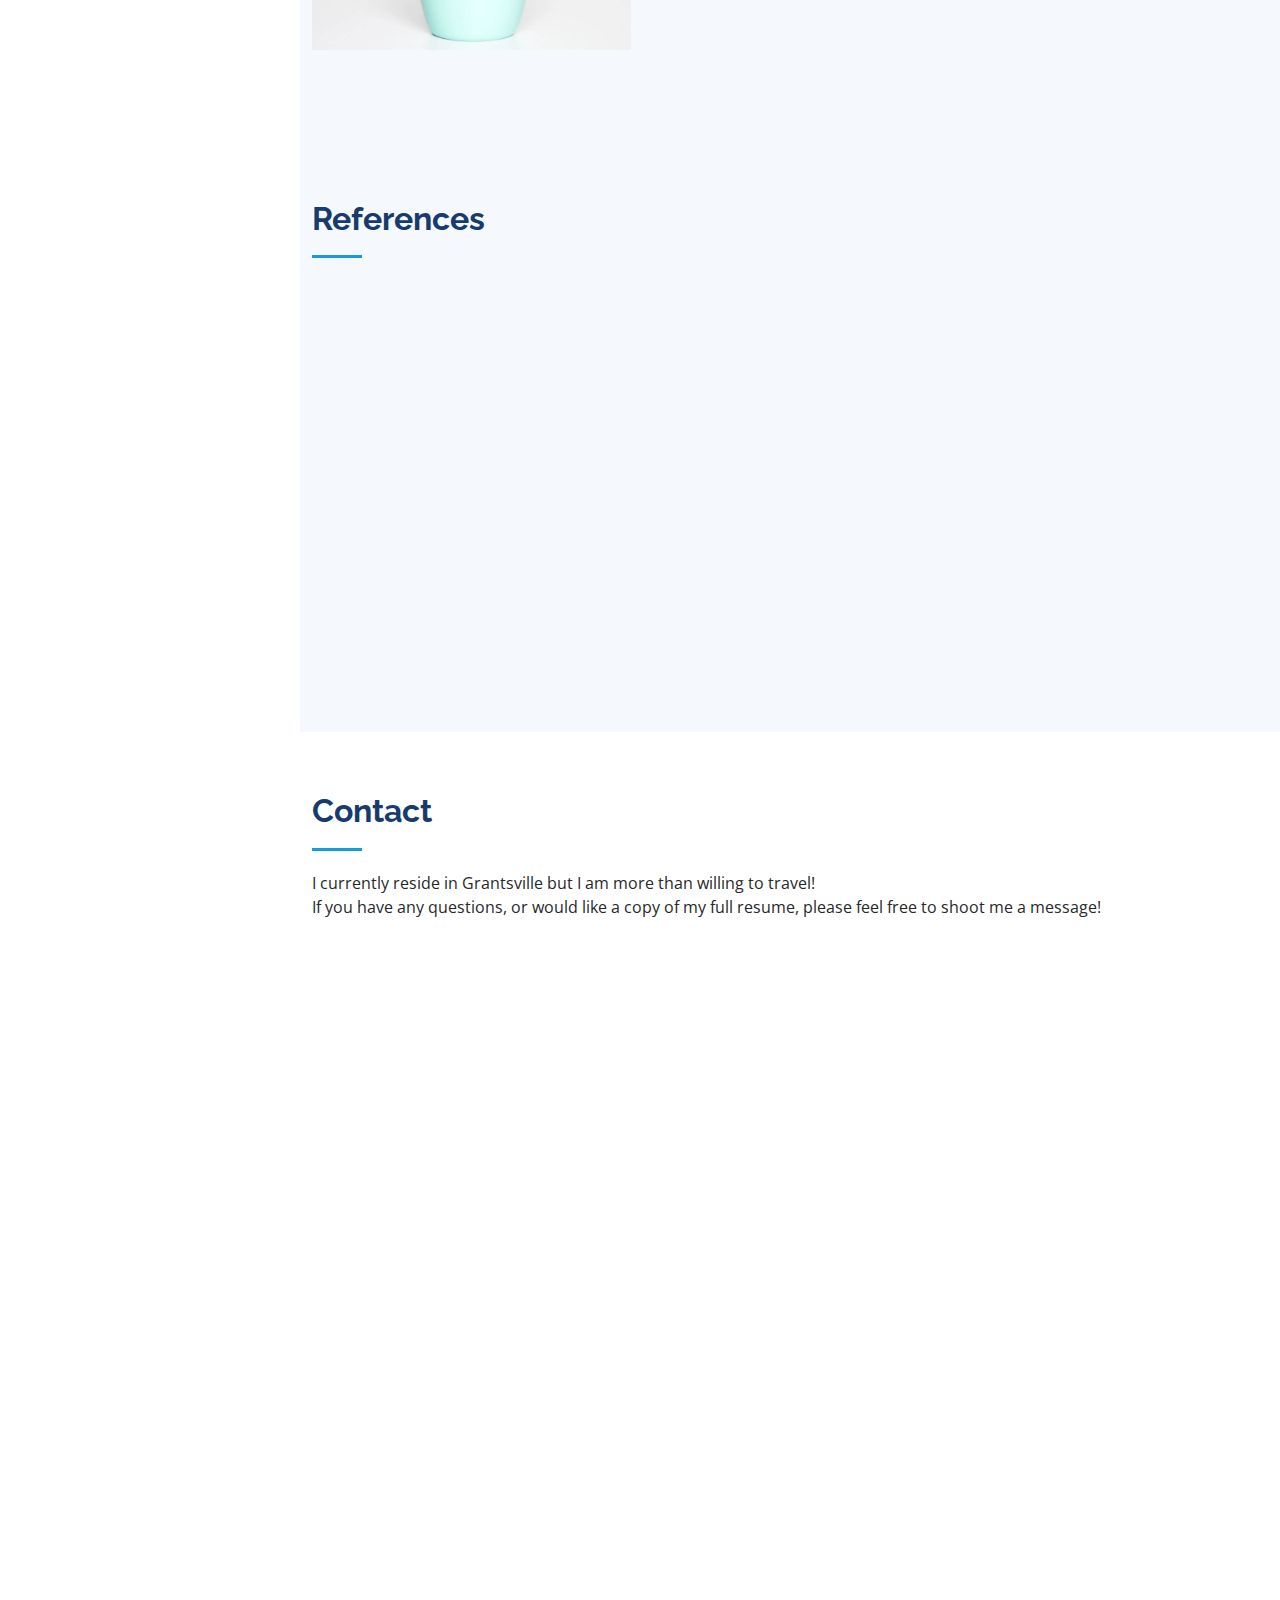
==== commit 837b3aa3: "Resume updated, profile updated" ====
--- a/index.html
+++ b/index.html
@@ -51,7 +51,7 @@
         <h1 class="text-light"><a href="index.html">Tori Daughton</a></h1>
         <div class="social-links mt-3 text-center">
           <a href="https://twitter.com/ToriDaughton" class="twitter"><i class="bx bxl-twitter"></i></a>
-          <a href="#" class="facebook"><i class="bx bxl-facebook"></i></a>
+          <!-- <a href="#" class=""><i class="bx bx-code-block"></i></a> -->
           <a href="https://github.com/toridaughton" class="github"><i class="bx bxl-github"></i></a>
           <a href="https://www.linkedin.com/in/tori-daughton-41b60a236/" class="linkedin"><i class="bx bxl-linkedin"></i></a>
         </div>
@@ -86,7 +86,7 @@
 
         <div class="section-title">
           <h2>About</h2>
-          <p>Magnam dolores commodi suscipit. Necessitatibus eius consequatur ex aliquid fuga eum quidem. Sit sint consectetur velit. Quisquam quos quisquam cupiditate. Et nemo qui impedit suscipit alias ea. Quia fugiat sit in iste officiis commodi quidem hic quas.</p>
+          <!-- <p>Magnam dolores commodi suscipit. Necessitatibus eius consequatur ex aliquid fuga eum quidem. Sit sint consectetur velit. Quisquam quos quisquam cupiditate. Et nemo qui impedit suscipit alias ea. Quia fugiat sit in iste officiis commodi quidem hic quas.</p> -->
         </div>
 
         <div class="row">
@@ -103,15 +103,15 @@
               <div class="col-lg-6">
                 <ul>
                   <li><i class="bi bi-chevron-right"></i> <strong>Birthday:</strong> <span>18 August 1995</span></li>
-                  <!-- <li><i class="bi bi-chevron-right"></i> <strong>Website:</strong> <span>www.example.com</span></li> -->
                   <li><i class="bi bi-chevron-right"></i> <strong>City:</strong> <span>Utah, USA</span></li>
+                  <li><i class="bi bi-chevron-right"></i> <strong>Phone:</strong> <span>(435) 632-6171 </span></li>
                 </ul>
               </div>
               <div class="col-lg-6">
                 <ul>
                   <li><i class="bi bi-chevron-right"></i> <strong>Age:</strong> <span>26</span></li>
                   <li><i class="bi bi-chevron-right"></i> <strong>Degree:</strong> <span>Associate's of Applied Science</span></li>
-                  <!-- <li><i class="bi bi-chevron-right"></i> <strong>PhEmailone:</strong> <span>email@example.com</span></li> -->
+                  <li><i class="bi bi-chevron-right"></i> <strong>Email:</strong> <span>tori.fullstack@gmail.com</span></li>
                   <!-- <li><i class="bi bi-chevron-right"></i> <strong>Freelance:</strong> <span>Available</span></li> -->
                 </ul>
               </div>
@@ -132,7 +132,7 @@
 
         <div class="section-title">
           <h2>Coding Experience</h2>
-          <p>Magnam dolores commodi suscipit. Necessitatibus eius consequatur ex aliquid fuga eum quidem. Sit sint consectetur velit. Quisquam quos quisquam cupiditate. Et nemo qui impedit suscipit alias ea. Quia fugiat sit in iste officiis commodi quidem hic quas.</p>
+          <p>For the past several months, I have been honing my software engineering skills, especially in regards to Python and SQL. A chunk of this time was spent at DevMountain, where team-work was just as critical as independent work. Below are some highlights at my time with DevMountain</p>
         </div>
 
         <div class="row no-gutters">
@@ -156,7 +156,7 @@
           <div class="col-lg-3 col-md-6 d-md-flex align-items-md-stretch" data-aos="fade-up" data-aos-delay="200">
             <div class="count-box">
               <i class="bi bi-pc-display-horizontal"></i>
-              <span data-purecounter-start="0" data-purecounter-end="49" data-purecounter-duration="1" class="purecounter"></span>
+              <span data-purecounter-start="0" data-purecounter-end="68" data-purecounter-duration="1" class="purecounter"></span>
               <p><strong>Repositories</strong><br>on GitHub</p>
             </div>
           </div>
@@ -260,6 +260,12 @@
               <p>Full Stack Software Developer education. First half consisting of learning HTML, CSS, vanilla JS, Node.js, EXPRESS, SQL. Second half of the program specializing in Python including Flask</p>
             </div>
             <div class="resume-item">
+              <h4>Coding Basics</h4>
+              <h5>2021 - 2021</h5>
+              <p><em>DevMountain Lehi, UT</em></p>
+              <p>Full-time radiology program with both textbook learning and direct clinical education.</p>
+            </div>
+            <div class="resume-item">
               <h4>Associates of Applied Science in Radiology</h4>
               <h5>2014 - 2016</h5>
               <p><em>Weber State University, Ogden, UT</em></p>
@@ -269,25 +275,25 @@
           <div class="col-lg-6" data-aos="fade-up" data-aos-delay="100">
             <h3 class="resume-title">Professional Experience</h3>
             <div class="resume-item">
-              <h4>Senior graphic design specialist</h4>
-              <h5>2014 - Present</h5>
-              <p><em>Salt Lake Regional, Salt Lake City, UT</em></p>
+              <h4>Symptoms-Tracker (Web-app)</h4>
+              <h5>June 2022 - July 2022</h5>
+              <p><em>DevMountain (student)</em></p>
+              <p>Python | Flask | Flask-SQLAlchemy | PostgreSQL | Bootstrap | CSS</p>
               <ul>
                 <li>Lead in the design, development, and implementation of the graphic, layout, and production communication materials</li>
-                <li>Delegate tasks to the 7 members of the design team and provide counsel on all aspects of the project. </li>
-                <li>Supervise the assessment of all graphic materials in order to ensure quality and accuracy of the design</li>
-                <li>Oversee the efficient use of production project budgets ranging from $2,000 - $25,000</li>
+                <li>Utilized PostgreSQL through use of SQLAlchemy to manage front-end client content</li>
+                <li>Designed front-end using Bootstrap and CSS to provide a simple clean user experience</li>
               </ul>
             </div>
             <div class="resume-item">
-              <h4>Graphic design specialist</h4>
-              <h5>2017 - 2019</h5>
-              <p><em>Jordan Valley Medical Center, West Jordan, UT</em></p>
+              <h4>Gluten-Free Haven</h4>
+              <h5>May 2022 - July 2022</h5>
+              <p><em>DevMountain (student) Lehi, UT</em></p>
+              <p>JavaScript | NodeJS | Express | PostgreSQL | CSS</p>
               <ul>
-                <li>Developed numerous marketing programs (logos, brochures,infographics, presentations, and advertisements).</li>
-                <li>Managed up to 5 projects or tasks at a given time while under pressure</li>
-                <li>Recommended and consulted with clients on the most appropriate graphic design</li>
-                <li>Created 4+ design presentations and proposals a month for clients and account managers</li>
+                <li>Developed a web app using JavaScript and Node to provide a database of Gluten-free based knowledge</li>
+                <li>Utilized PostgreSQL to manage front-end client content to protect website and user data</li>
+                <li>Designed front-end using CSS to provide a simple clean user experience</li>
               </ul>
             </div>
           </div>
@@ -302,7 +308,7 @@
 
         <div class="section-title">
           <h2>Portfolio</h2>
-          <p>Magnam dolores commodi suscipit. Necessitatibus eius consequatur ex aliquid fuga eum quidem. Sit sint consectetur velit. Quisquam quos quisquam cupiditate. Et nemo qui impedit suscipit alias ea. Quia fugiat sit in iste officiis commodi quidem hic quas.</p>
+          <p>While attending Devmountain I have created some solo Full-Stack web applications. Below are some demo videos created for a few of these projects.</p>
         </div>
 
         <div class="row" data-aos="fade-up">
@@ -316,8 +322,8 @@
           </div>
         </div>
 
-        <div class="row portfolio-container" data-aos="fade-up" data-aos-delay="100">
-
+        <!-- <div class="row portfolio-container" data-aos="fade-up" data-aos-delay="100"> -->
+<!-- 
           <div class="col-lg-4 col-md-6 portfolio-item filter-app">
             <div class="portfolio-wrap">
               <img src="assets/img/portfolio/portfolio-1.jpg" class="img-fluid" alt="">
@@ -326,8 +332,8 @@
                 <a href="portfolio-details.html" title="More Details"><i class="bx bx-link"></i></a>
               </div>
             </div>
-          </div>
-
+          </div> -->
+<!-- 
           <div class="col-lg-4 col-md-6 portfolio-item filter-web">
             <div class="portfolio-wrap">
               <img src="assets/img/portfolio/portfolio-2.jpg" class="img-fluid" alt="">
@@ -336,11 +342,13 @@
                 <a href="portfolio-details.html" title="More Details"><i class="bx bx-link"></i></a>
               </div>
             </div>
-          </div>
+          </div> -->
 
           <div class="col-lg-4 col-md-6 portfolio-item filter-app">
             <div class="portfolio-wrap">
-              <img src="assets/img/portfolio/portfolio-3.jpg" class="img-fluid" alt="">
+              <video width="400" controls>
+                <source src="assets/vids/gluten-free-haven-demo-final.webm" type="video/webm">
+              </video>
               <div class="portfolio-links">
                 <a href="assets/img/portfolio/portfolio-3.jpg" data-gallery="portfolioGallery" class="portfolio-lightbox" title="App 2"><i class="bx bx-plus"></i></a>
                 <a href="portfolio-details.html" title="More Details"><i class="bx bx-link"></i></a>
@@ -357,7 +365,7 @@
               </div>
             </div>
           </div>
-
+<!-- 
           <div class="col-lg-4 col-md-6 portfolio-item filter-web">
             <div class="portfolio-wrap">
               <img src="assets/img/portfolio/portfolio-5.jpg" class="img-fluid" alt="">
@@ -406,7 +414,7 @@
                 <a href="portfolio-details.html" title="More Details"><i class="bx bx-link"></i></a>
               </div>
             </div>
-          </div>
+          </div> -->
 
         </div>
 
@@ -414,12 +422,12 @@
     </section><!-- End Portfolio Section -->
 
     <!-- ======= Testimonials Section ======= -->
-    <!-- <section id="testimonials" class="testimonials section-bg">
+    <section id="testimonials" class="testimonials section-bg">
       <div class="container">
 
         <div class="section-title">
-          <h2>Testimonials</h2>
-          <p>Magnam dolores commodi suscipit. Necessitatibus eius consequatur ex aliquid fuga eum quidem. Sit sint consectetur velit. Quisquam quos quisquam cupiditate. Et nemo qui impedit suscipit alias ea. Quia fugiat sit in iste officiis commodi quidem hic quas.</p>
+          <h2>References</h2>
+          <!-- <p>Magnam dolores commodi suscipit. Necessitatibus eius consequatur ex aliquid fuga eum quidem. Sit sint consectetur velit. Quisquam quos quisquam cupiditate. Et nemo qui impedit suscipit alias ea. Quia fugiat sit in iste officiis commodi quidem hic quas.</p> -->
         </div>
 
         <div class="testimonials-slider swiper" data-aos="fade-up" data-aos-delay="100">
@@ -437,7 +445,7 @@
                 <h4>Ceo &amp; Founder</h4>
               </div>
             </div>End testimonial item -->
-<!-- 
+
             <div class="swiper-slide">
               <div class="testimonial-item" data-aos="fade-up" data-aos-delay="100">
                 <p>
@@ -450,7 +458,7 @@
                 <h4>Designer</h4>
               </div>
             </div>End testimonial item -->
-<!-- 
+
             <div class="swiper-slide">
               <div class="testimonial-item" data-aos="fade-up" data-aos-delay="200">
                 <p>
@@ -463,7 +471,6 @@
                 <h4>Store Owner</h4>
               </div>
             </div>End testimonial item -->
-<!-- 
             <div class="swiper-slide">
               <div class="testimonial-item" data-aos="fade-up" data-aos-delay="300">
                 <p>
@@ -477,7 +484,7 @@
               </div>
             </div>End testimonial item -->
 
-            <!-- <div class="swiper-slide">
+            <div class="swiper-slide">
               <div class="testimonial-item" data-aos="fade-up" data-aos-delay="400">
                 <p>
                   <i class="bx bxs-quote-alt-left quote-icon-left"></i>
@@ -488,7 +495,7 @@
                 <h3>John Larson</h3>
                 <h4>Entrepreneur</h4>
               </div>
-            </div>End testimonial item -->
+            </div>End testimonial item
 
           </div>
           <div class="swiper-pagination"></div>
@@ -525,10 +532,10 @@
               <div class="phone">
                 <i class="bi bi-phone"></i>
                 <h4>Call:</h4>
-                <p>+1 5589 55488 55s</p>
-              </div>
-
-              <iframe src="https://www.google.com/maps/embed?pb=!1m14!1m8!1m3!1d12097.433213460943!2d-74.0062269!3d40.7101282!3m2!1i1024!2i768!4f13.1!3m3!1m2!1s0x0%3A0xb89d1fe6bc499443!2sDowntown+Conference+Center!5e0!3m2!1smk!2sbg!4v1539943755621" frameborder="0" style="border:0; width: 100%; height: 290px;" allowfullscreen></iframe>
+                <p>+1 435-632-6171</p>
+              </div>
+
+              <!-- <iframe src="https://www.google.com/maps/embed?pb=!1m14!1m8!1m3!1d12097.433213460943!2d-74.0062269!3d40.7101282!3m2!1i1024!2i768!4f13.1!3m3!1m2!1s0x0%3A0xb89d1fe6bc499443!2sDowntown+Conference+Center!5e0!3m2!1smk!2sbg!4v1539943755621" frameborder="0" style="border:0; width: 100%; height: 290px;" allowfullscreen></iframe> -->
             </div>
 
           </div>
--- a/assets/css/style.css
+++ b/assets/css/style.css
@@ -661,7 +661,7 @@
 /*--------------------------------------------------------------
 # Testimonials
 --------------------------------------------------------------*/
-/* .testimonials .testimonials-carousel, .testimonials .testimonials-slider {
+.testimonials .testimonials-carousel, .testimonials .testimonials-slider {
   overflow: hidden;
 }
 .testimonials .testimonial-item {
@@ -734,7 +734,7 @@
 }
 .testimonials .swiper-pagination .swiper-pagination-bullet-active {
   background-color: #149ddd;
-} */
+}
 
 /*--------------------------------------------------------------
 # Contact
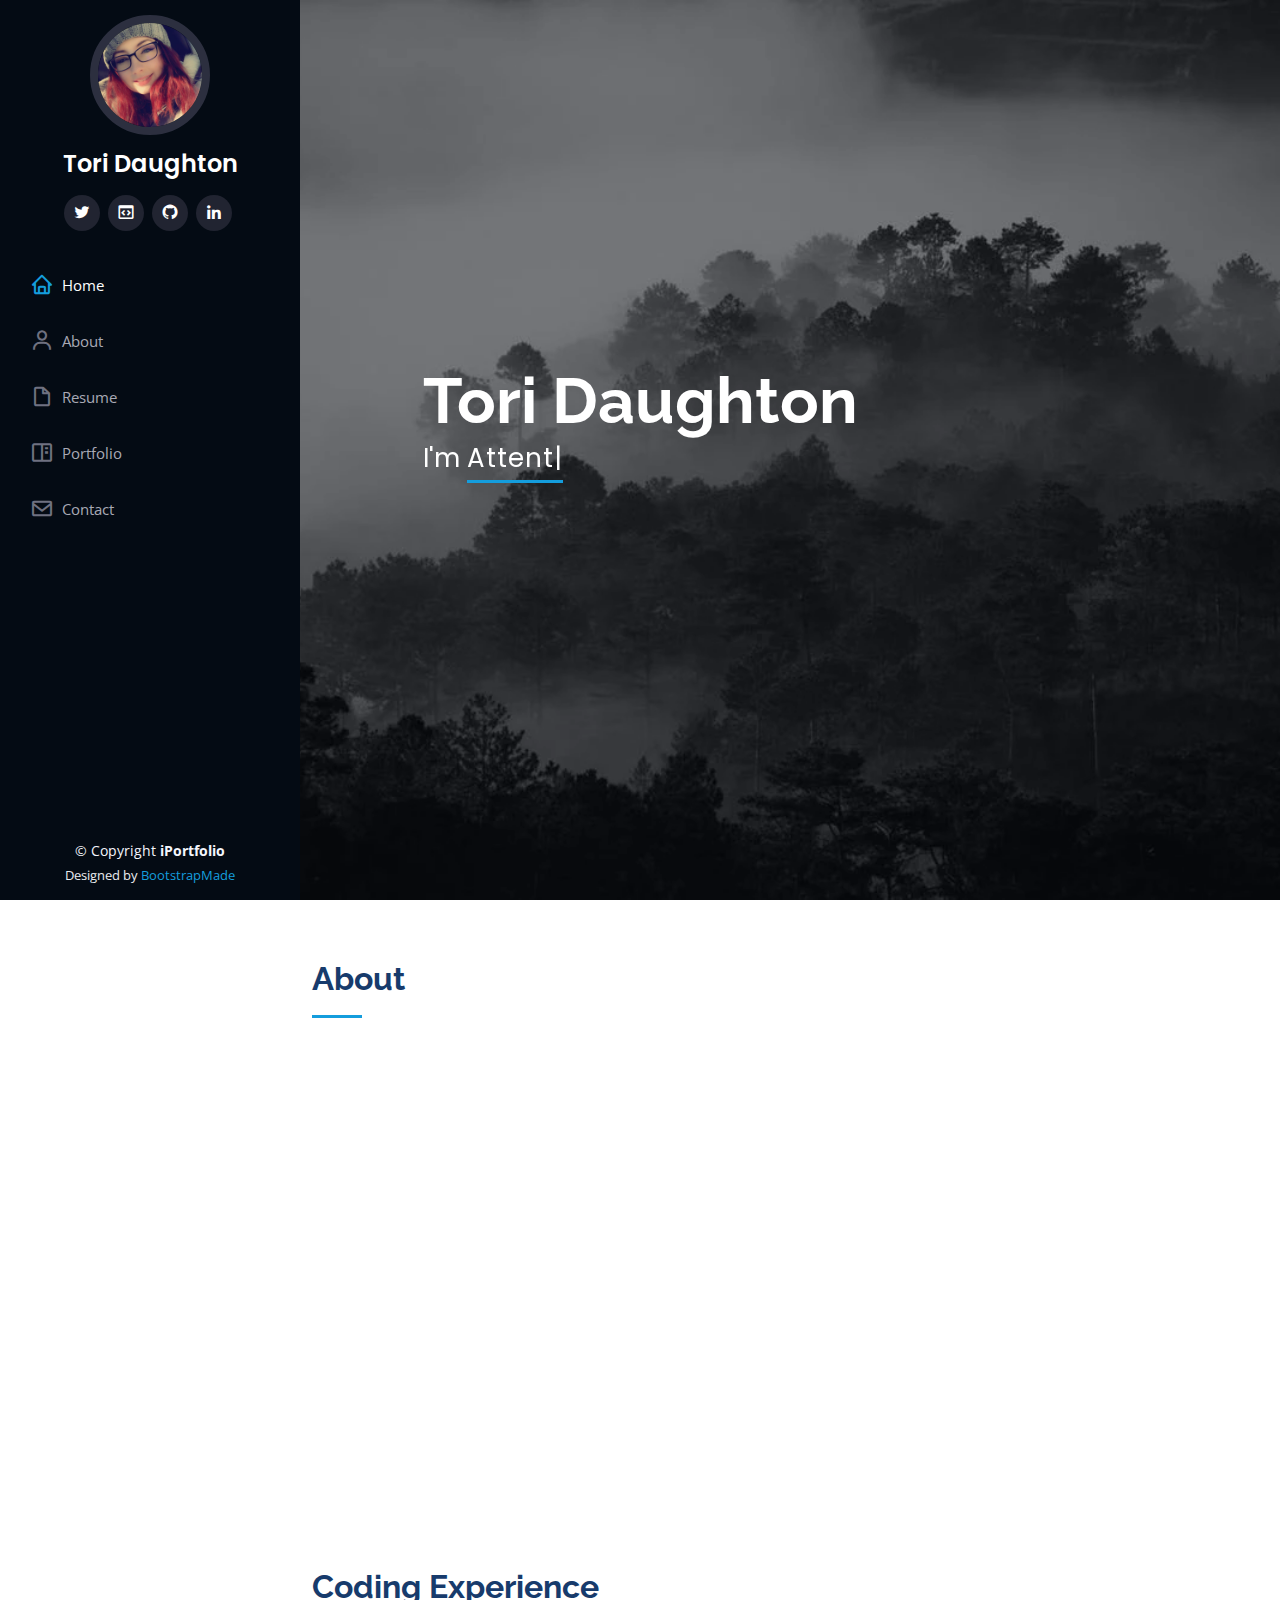
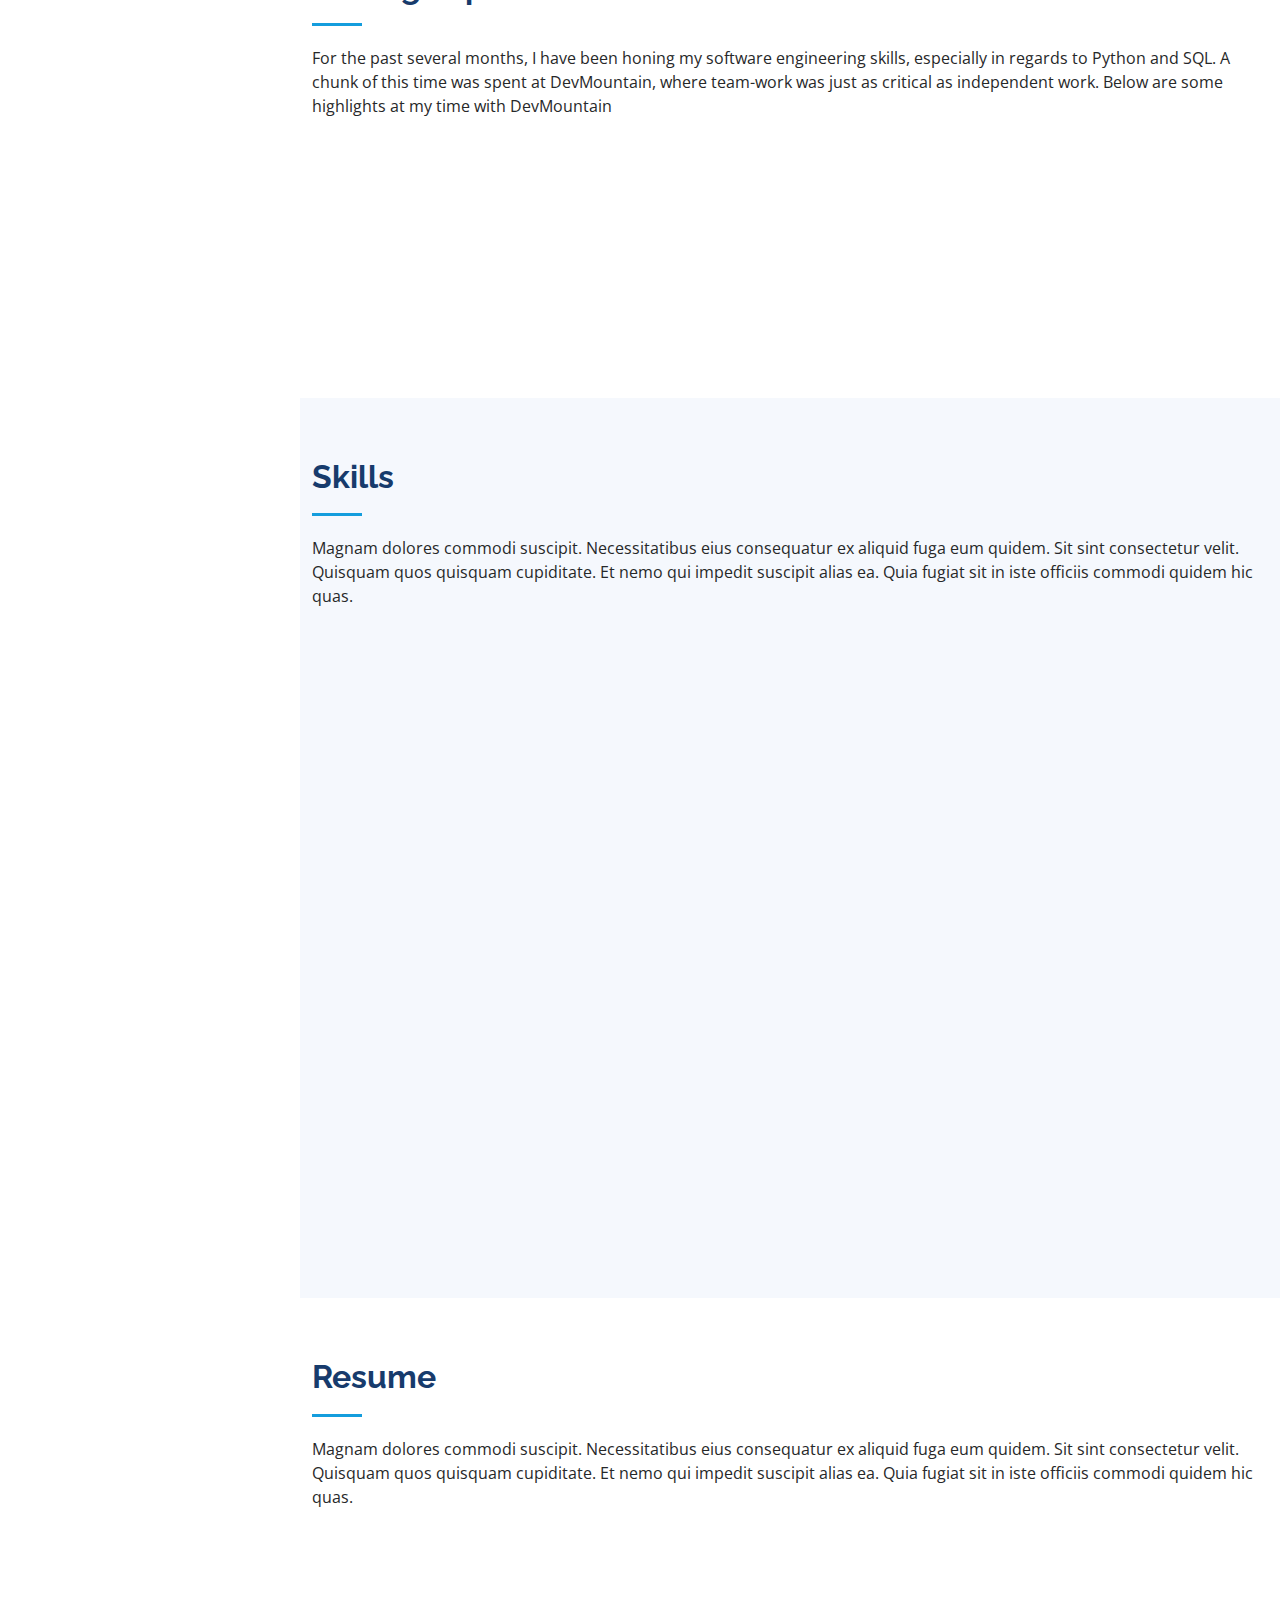
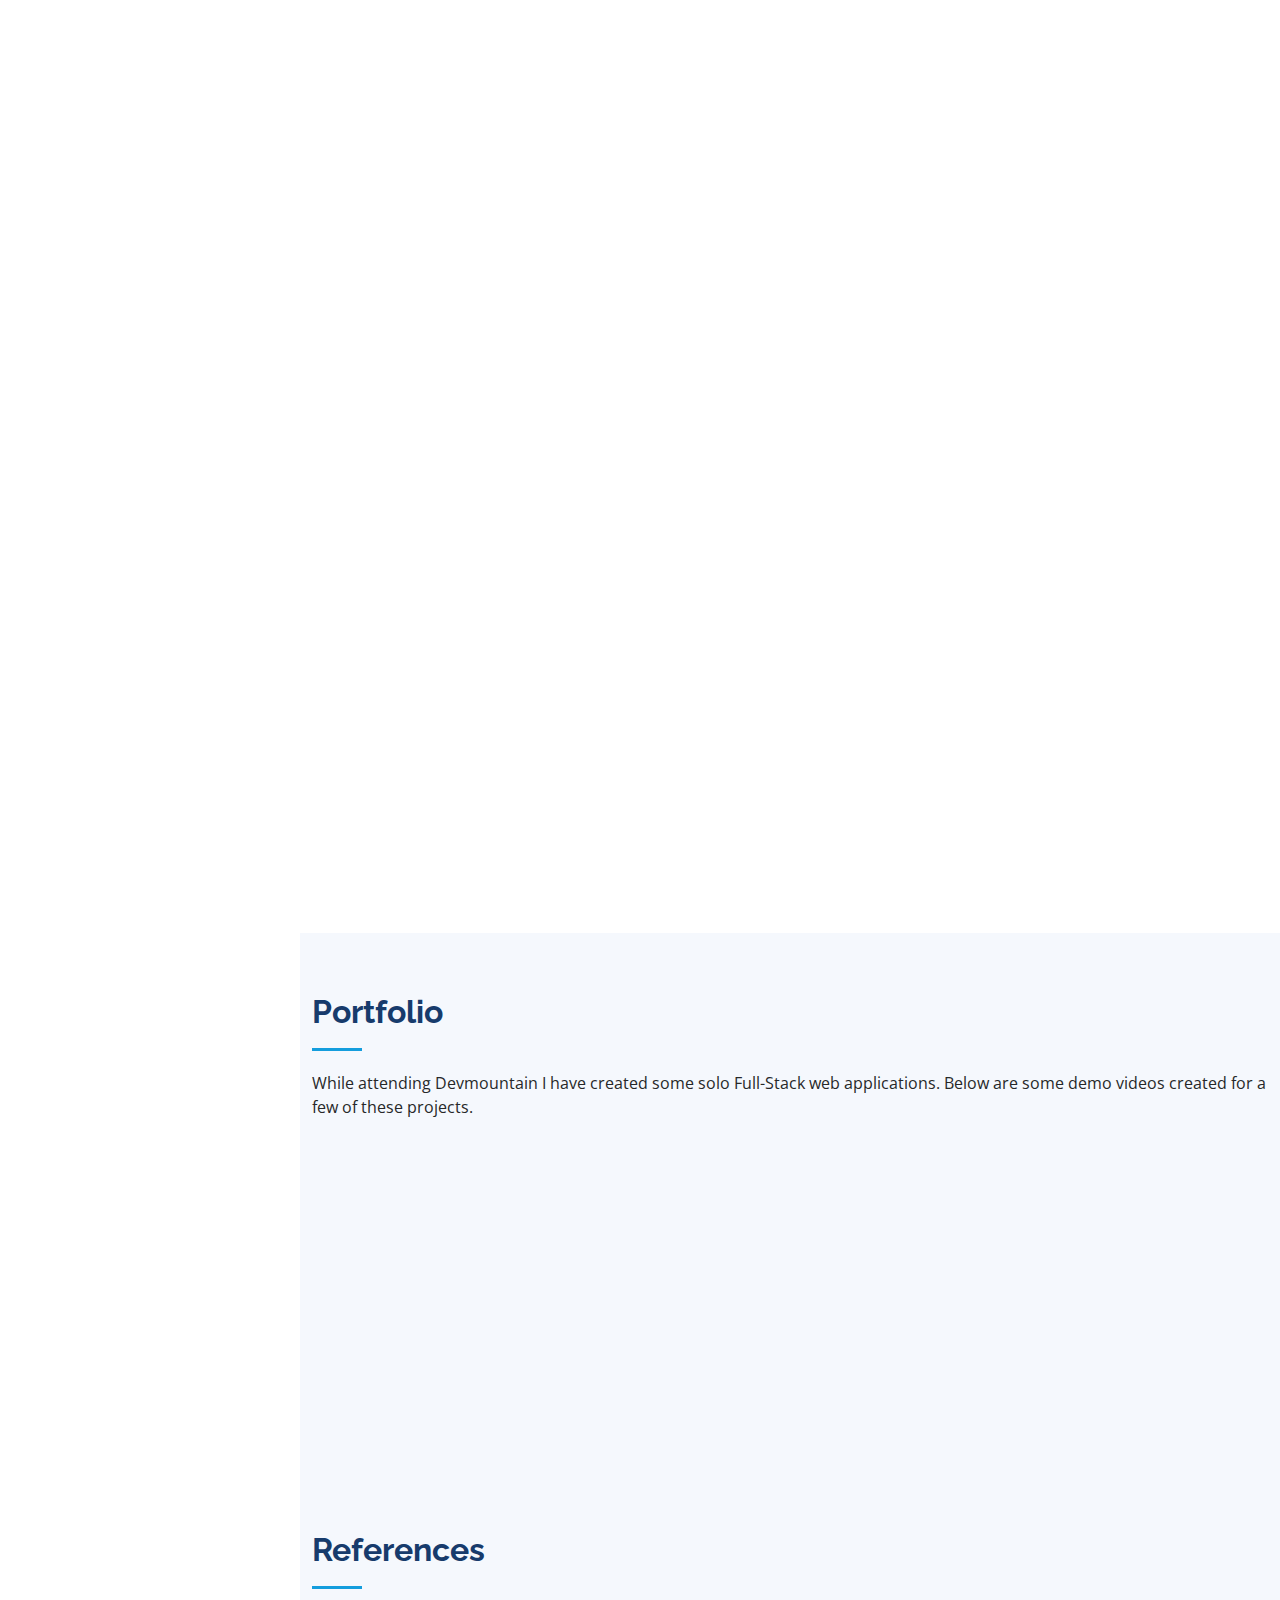
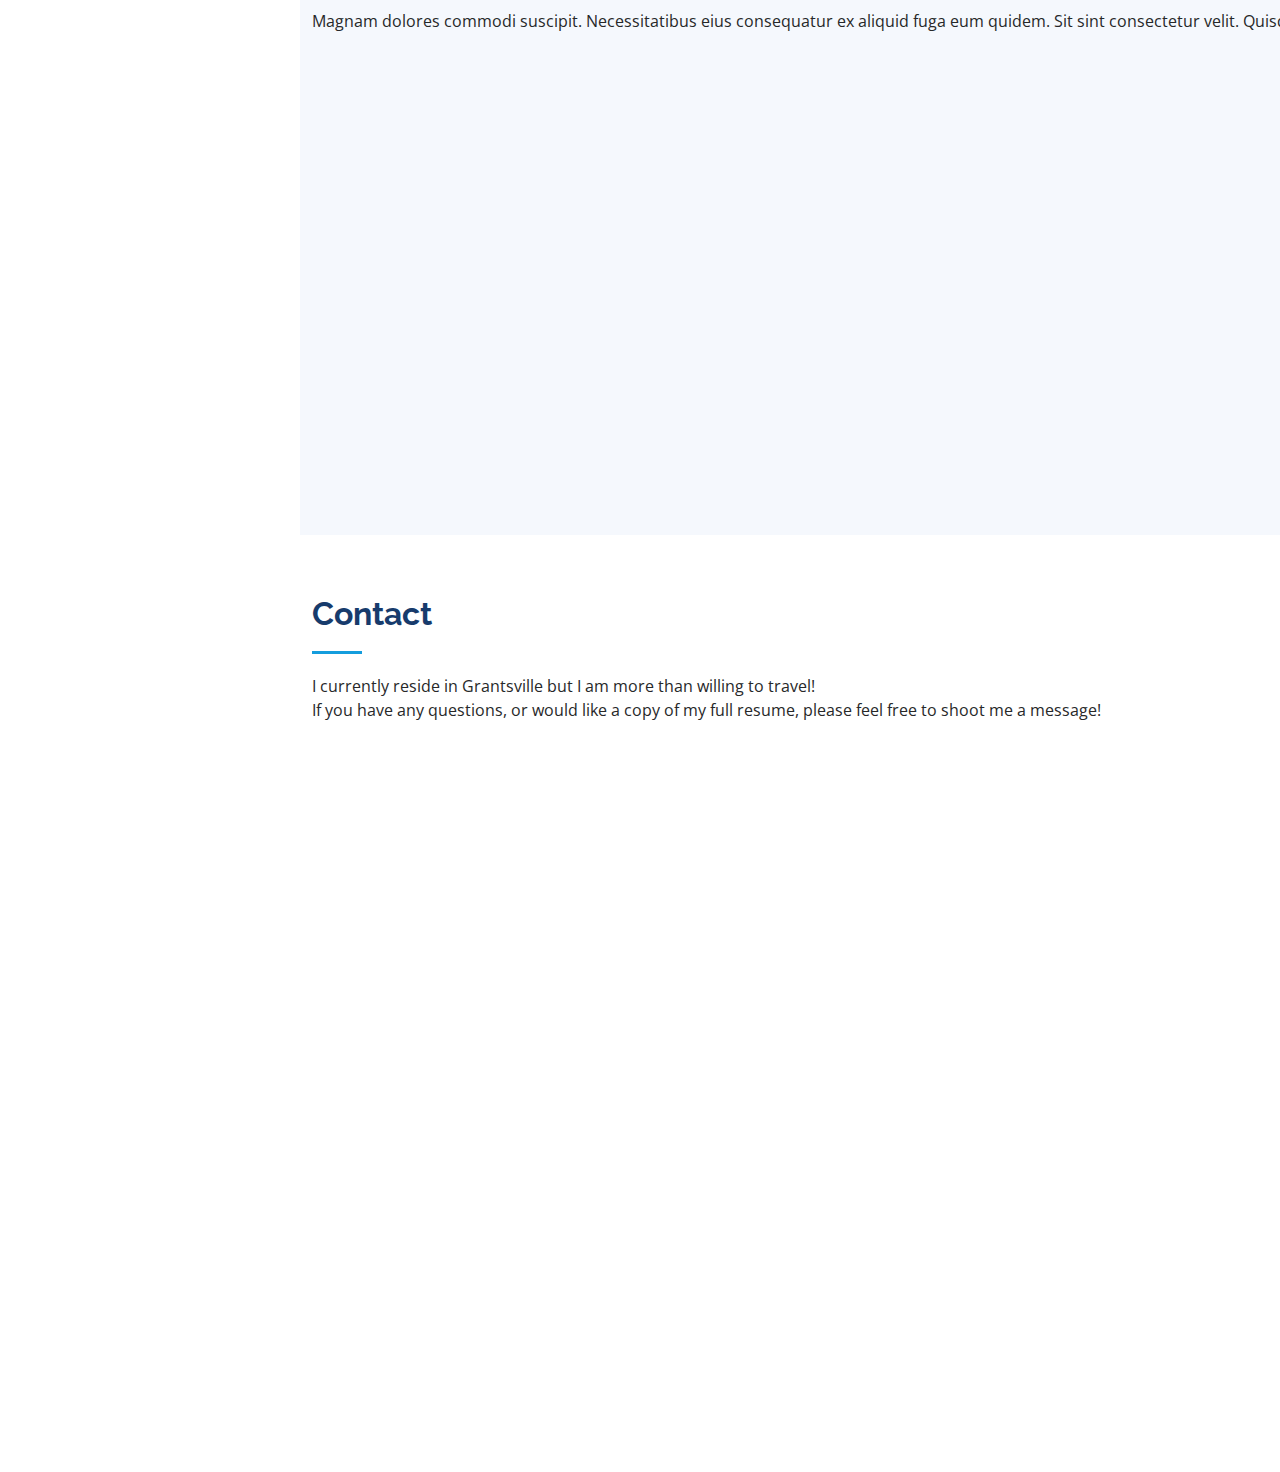
==== commit 70081d3e: "pre-reset" ====
--- a/index.html
+++ b/index.html
@@ -51,7 +51,7 @@
         <h1 class="text-light"><a href="index.html">Tori Daughton</a></h1>
         <div class="social-links mt-3 text-center">
           <a href="https://twitter.com/ToriDaughton" class="twitter"><i class="bx bxl-twitter"></i></a>
-          <!-- <a href="#" class=""><i class="bx bx-code-block"></i></a> -->
+          <a href="#" class=""><i class="bx bx-code-block"></i></a>
           <a href="https://github.com/toridaughton" class="github"><i class="bx bxl-github"></i></a>
           <a href="https://www.linkedin.com/in/tori-daughton-41b60a236/" class="linkedin"><i class="bx bxl-linkedin"></i></a>
         </div>
@@ -96,8 +96,7 @@
           <div class="col-lg-8 pt-4 pt-lg-0 content" data-aos="fade-left">
             <h3> Full Stack Developer &amp; Python Software Engineer</h3>
             <p class="fst-italic">
-              Lorem ipsum dolor sit amet, consectetur adipiscing elit, sed do eiusmod tempor incididunt ut labore et dolore
-              magna aliqua.
+              Radiographer gone Software Engineer. I love technology and the heights it has allowed us to reach.
             </p>
             <div class="row">
               <div class="col-lg-6">
@@ -316,17 +315,39 @@
             <ul id="portfolio-flters">
               <li data-filter="*" class="filter-active">All</li>
               <li data-filter=".filter-app">Gluten Free Haven</li>
-              <li data-filter=".filter-card">----</li>
+              <li data-filter=".filter-card">Symptoms-Tracker</li>
               <!-- <li data-filter=".filter-web">Web</li> -->
             </ul>
           </div>
         </div>
-
-        <!-- <div class="row portfolio-container" data-aos="fade-up" data-aos-delay="100"> -->
-<!-- 
-          <div class="col-lg-4 col-md-6 portfolio-item filter-app">
+        
+        <div class="row portfolio-container" data-aos="fade-up" data-aos-delay="100">
+          <div class="col-lg-6 col-md-8 portfolio-item filter-app">
             <div class="portfolio-wrap">
-              <img src="assets/img/portfolio/portfolio-1.jpg" class="img-fluid" alt="">
+              <video width="600" controls>
+                <source src="assets/vids/gluten-free-haven-demo-final.webm" type="video/webm">
+              </video>
+              <div class="portfolio-links">
+                <a href="assets/vids/gluten-free-haven-demo-final.webm" data-gallery="portfolioGallery" class="portfolio-lightbox" title="JavaScript Web App"><i class="bx bx-plus"></i></a>
+                <!-- <a href="portfolio-details.html" title="More Details"><i class="bx bx-link"></i></a> -->
+              </div>
+            </div>
+          </div>
+          <div class="col-lg-6 col-md-8 portfolio-item filter-card">
+            <div class="portfolio-wrap">
+              <video width="600" controls>
+                <source src="assets/vids/Symptoms Tracker.mp4" type="video/mp4">
+              </video>
+              <div class="portfolio-links">
+                <a href="assets/vids/Symptoms Tracker.mp4" data-gallery="portfolioGallery" class="portfolio-lightbox" title="Python Web App"><i class="bx bx-plus"></i></a>
+                <!-- <a href="portfolio-details.html" title="More Details"><i class="bx bx-link"></i></a> -->
+              </div>
+            </div>
+          </div>
+          <!-- 
+            <div class="col-lg-4 col-md-6 portfolio-item filter-app">
+              <div class="portfolio-wrap">
+                <img src="assets/img/portfolio/portfolio-1.jpg" class="img-fluid" alt="">
               <div class="portfolio-links">
                 <a href="assets/img/portfolio/portfolio-1.jpg" data-gallery="portfolioGallery" class="portfolio-lightbox" title="App 1"><i class="bx bx-plus"></i></a>
                 <a href="portfolio-details.html" title="More Details"><i class="bx bx-link"></i></a>
@@ -344,45 +365,25 @@
             </div>
           </div> -->
 
-          <div class="col-lg-4 col-md-6 portfolio-item filter-app">
-            <div class="portfolio-wrap">
-              <video width="400" controls>
-                <source src="assets/vids/gluten-free-haven-demo-final.webm" type="video/webm">
-              </video>
-              <div class="portfolio-links">
-                <a href="assets/img/portfolio/portfolio-3.jpg" data-gallery="portfolioGallery" class="portfolio-lightbox" title="App 2"><i class="bx bx-plus"></i></a>
-                <a href="portfolio-details.html" title="More Details"><i class="bx bx-link"></i></a>
-              </div>
-            </div>
-          </div>
-
-          <div class="col-lg-4 col-md-6 portfolio-item filter-card">
-            <div class="portfolio-wrap">
-              <img src="assets/img/portfolio/portfolio-4.jpg" class="img-fluid" alt="">
-              <div class="portfolio-links">
-                <a href="assets/img/portfolio/portfolio-4.jpg" data-gallery="portfolioGallery" class="portfolio-lightbox" title="Card 2"><i class="bx bx-plus"></i></a>
-                <a href="portfolio-details.html" title="More Details"><i class="bx bx-link"></i></a>
-              </div>
-            </div>
-          </div>
-<!-- 
-          <div class="col-lg-4 col-md-6 portfolio-item filter-web">
-            <div class="portfolio-wrap">
-              <img src="assets/img/portfolio/portfolio-5.jpg" class="img-fluid" alt="">
-              <div class="portfolio-links">
-                <a href="assets/img/portfolio/portfolio-5.jpg" data-gallery="portfolioGallery" class="portfolio-lightbox" title="Web 2"><i class="bx bx-plus"></i></a>
-                <a href="portfolio-details.html" title="More Details"><i class="bx bx-link"></i></a>
-              </div>
-            </div>
-          </div>
-
-          <div class="col-lg-4 col-md-6 portfolio-item filter-app">
-            <div class="portfolio-wrap">
-              <img src="assets/img/portfolio/portfolio-6.jpg" class="img-fluid" alt="">
-              <div class="portfolio-links">
-                <a href="assets/img/portfolio/portfolio-6.jpg" data-gallery="portfolioGallery" class="portfolio-lightbox" title="App 3"><i class="bx bx-plus"></i></a>
-                <a href="portfolio-details.html" title="More Details"><i class="bx bx-link"></i></a>
-              </div>
+
+          <!-- 
+            <div class="col-lg-4 col-md-6 portfolio-item filter-web">
+              <div class="portfolio-wrap">
+                <img src="assets/img/portfolio/portfolio-5.jpg" class="img-fluid" alt="">
+                <div class="portfolio-links">
+                  <a href="assets/img/portfolio/portfolio-5.jpg" data-gallery="portfolioGallery" class="portfolio-lightbox" title="Web 2"><i class="bx bx-plus"></i></a>
+                  <a href="portfolio-details.html" title="More Details"><i class="bx bx-link"></i></a>
+                </div>
+              </div>
+            </div>
+            
+            <div class="col-lg-4 col-md-6 portfolio-item filter-app">
+              <div class="portfolio-wrap">
+                <img src="assets/img/portfolio/portfolio-6.jpg" class="img-fluid" alt="">
+                <div class="portfolio-links">
+                  <a href="assets/img/portfolio/portfolio-6.jpg" data-gallery="portfolioGallery" class="portfolio-lightbox" title="App 3"><i class="bx bx-plus"></i></a>
+                  <a href="portfolio-details.html" title="More Details"><i class="bx bx-link"></i></a>
+                </div>
             </div>
           </div>
 
@@ -395,7 +396,7 @@
               </div>
             </div>
           </div>
-
+          
           <div class="col-lg-4 col-md-6 portfolio-item filter-card">
             <div class="portfolio-wrap">
               <img src="assets/img/portfolio/portfolio-8.jpg" class="img-fluid" alt="">
@@ -405,7 +406,7 @@
               </div>
             </div>
           </div>
-
+          
           <div class="col-lg-4 col-md-6 portfolio-item filter-web">
             <div class="portfolio-wrap">
               <img src="assets/img/portfolio/portfolio-9.jpg" class="img-fluid" alt="">
@@ -415,19 +416,19 @@
               </div>
             </div>
           </div> -->
-
-        </div>
-
+          
+        </div>
+        
       </div>
     </section><!-- End Portfolio Section -->
-
+    
     <!-- ======= Testimonials Section ======= -->
     <section id="testimonials" class="testimonials section-bg">
       <div class="container">
 
         <div class="section-title">
           <h2>References</h2>
-          <!-- <p>Magnam dolores commodi suscipit. Necessitatibus eius consequatur ex aliquid fuga eum quidem. Sit sint consectetur velit. Quisquam quos quisquam cupiditate. Et nemo qui impedit suscipit alias ea. Quia fugiat sit in iste officiis commodi quidem hic quas.</p> -->
+          <p>Magnam dolores commodi suscipit. Necessitatibus eius consequatur ex aliquid fuga eum quidem. Sit sint consectetur velit. Quisquam quos quisquam cupiditate. Et nemo qui impedit suscipit alias ea. Quia fugiat sit in iste officiis commodi quidem hic quas.</p>
         </div>
 
         <div class="testimonials-slider swiper" data-aos="fade-up" data-aos-delay="100">
@@ -444,7 +445,8 @@
                 <h3>Saul Goodman</h3>
                 <h4>Ceo &amp; Founder</h4>
               </div>
-            </div>End testimonial item -->
+            </div>
+            <!-- End testimonial item -->
 
             <div class="swiper-slide">
               <div class="testimonial-item" data-aos="fade-up" data-aos-delay="100">
@@ -457,7 +459,7 @@
                 <h3>Sara Wilsson</h3>
                 <h4>Designer</h4>
               </div>
-            </div>End testimonial item -->
+            </div><!-- End testimonial item -->
 
             <div class="swiper-slide">
               <div class="testimonial-item" data-aos="fade-up" data-aos-delay="200">
@@ -470,7 +472,8 @@
                 <h3>Jena Karlis</h3>
                 <h4>Store Owner</h4>
               </div>
-            </div>End testimonial item -->
+            </div><!-- End testimonial item -->
+
             <div class="swiper-slide">
               <div class="testimonial-item" data-aos="fade-up" data-aos-delay="300">
                 <p>
@@ -482,7 +485,7 @@
                 <h3>Matt Brandon</h3>
                 <h4>Freelancer</h4>
               </div>
-            </div>End testimonial item -->
+            </div><!-- End testimonial item -->
 
             <div class="swiper-slide">
               <div class="testimonial-item" data-aos="fade-up" data-aos-delay="400">
@@ -495,14 +498,15 @@
                 <h3>John Larson</h3>
                 <h4>Entrepreneur</h4>
               </div>
-            </div>End testimonial item
+            </div><!-- End testimonial item -->
 
           </div>
           <div class="swiper-pagination"></div>
         </div>
 
       </div>
-    </section><!-- End Testimonials Section -->
+    </section>
+    <!-- End Testimonials Section -->
 
     <!-- ======= Contact Section ======= -->
     <section id="contact" class="contact">
--- a/assets/css/style.css
+++ b/assets/css/style.css
@@ -537,7 +537,7 @@
   text-align: center;
   background: rgba(20, 157, 221, 0.75);
   transition: 0.3s;
-  width: 50%;
+  width: 100%;
 }
 .portfolio .portfolio-wrap .portfolio-links a:hover {
   background: rgba(20, 157, 221, 0.95);
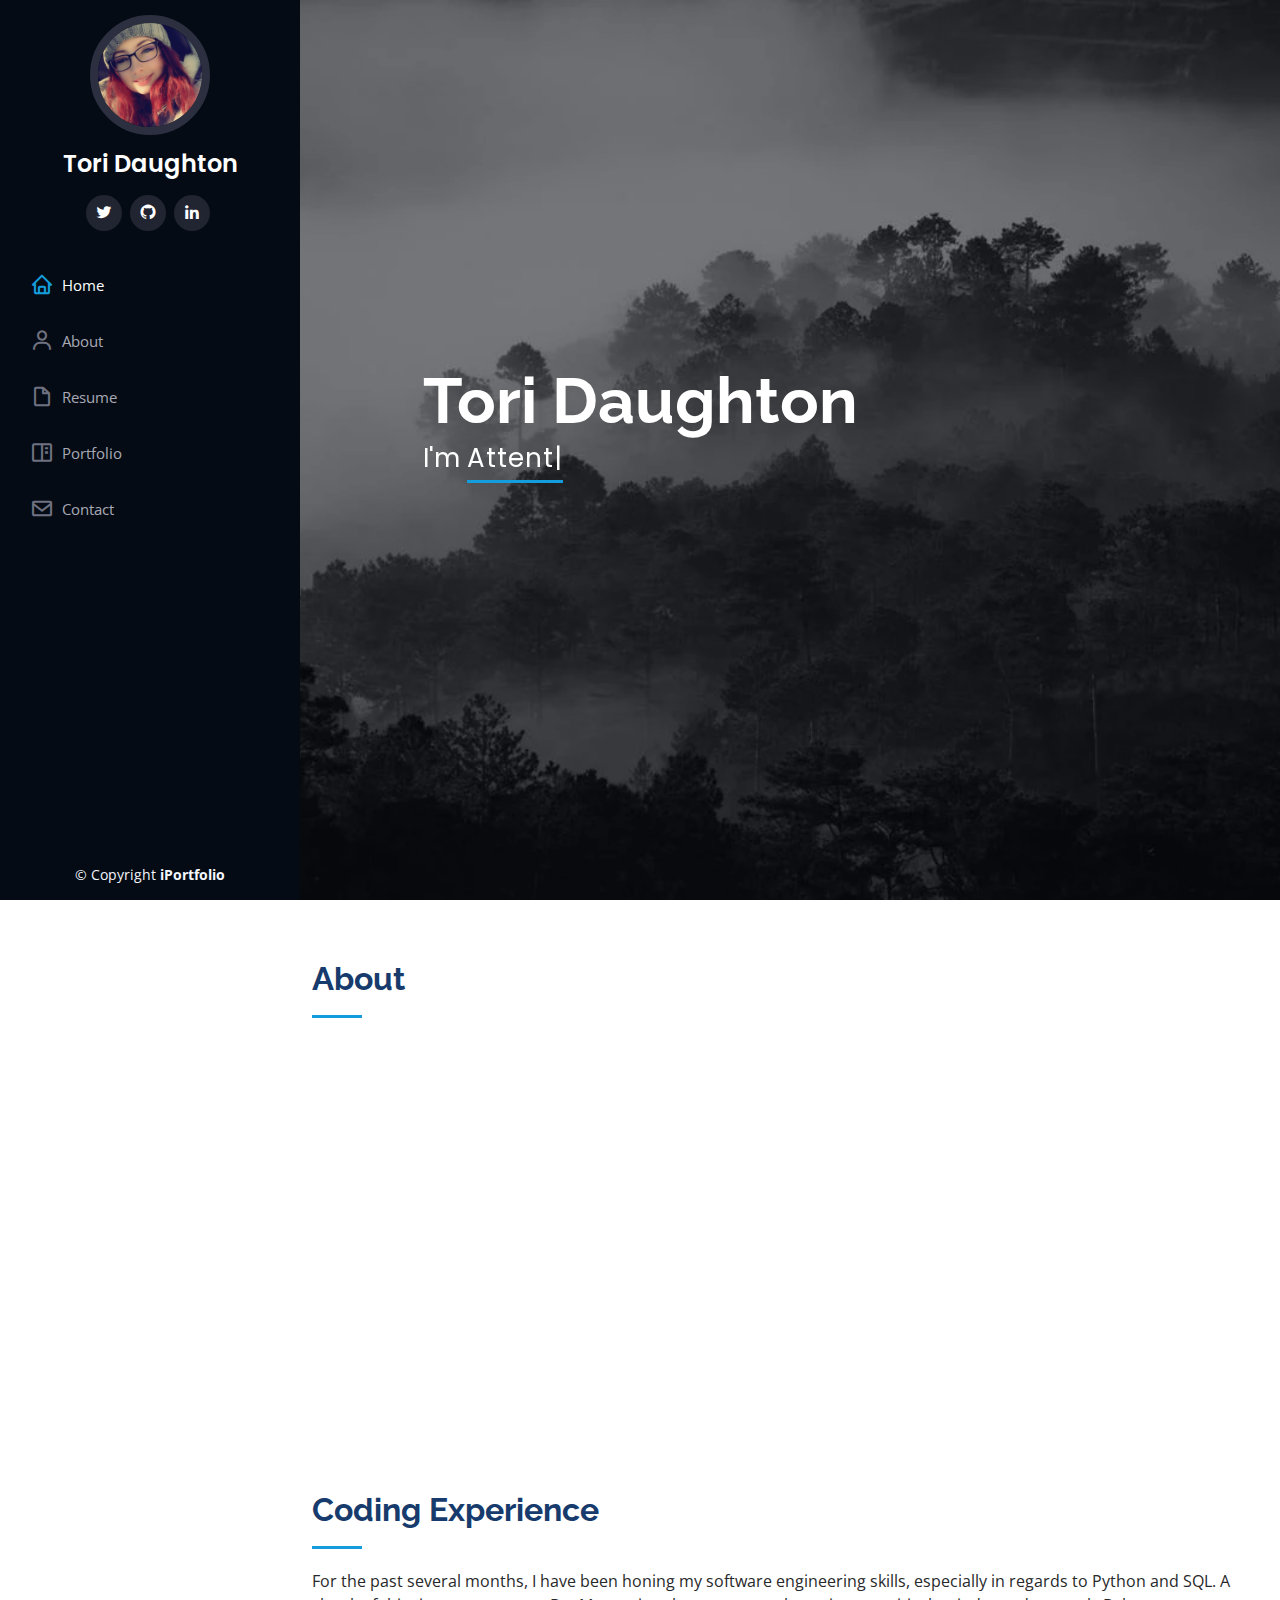
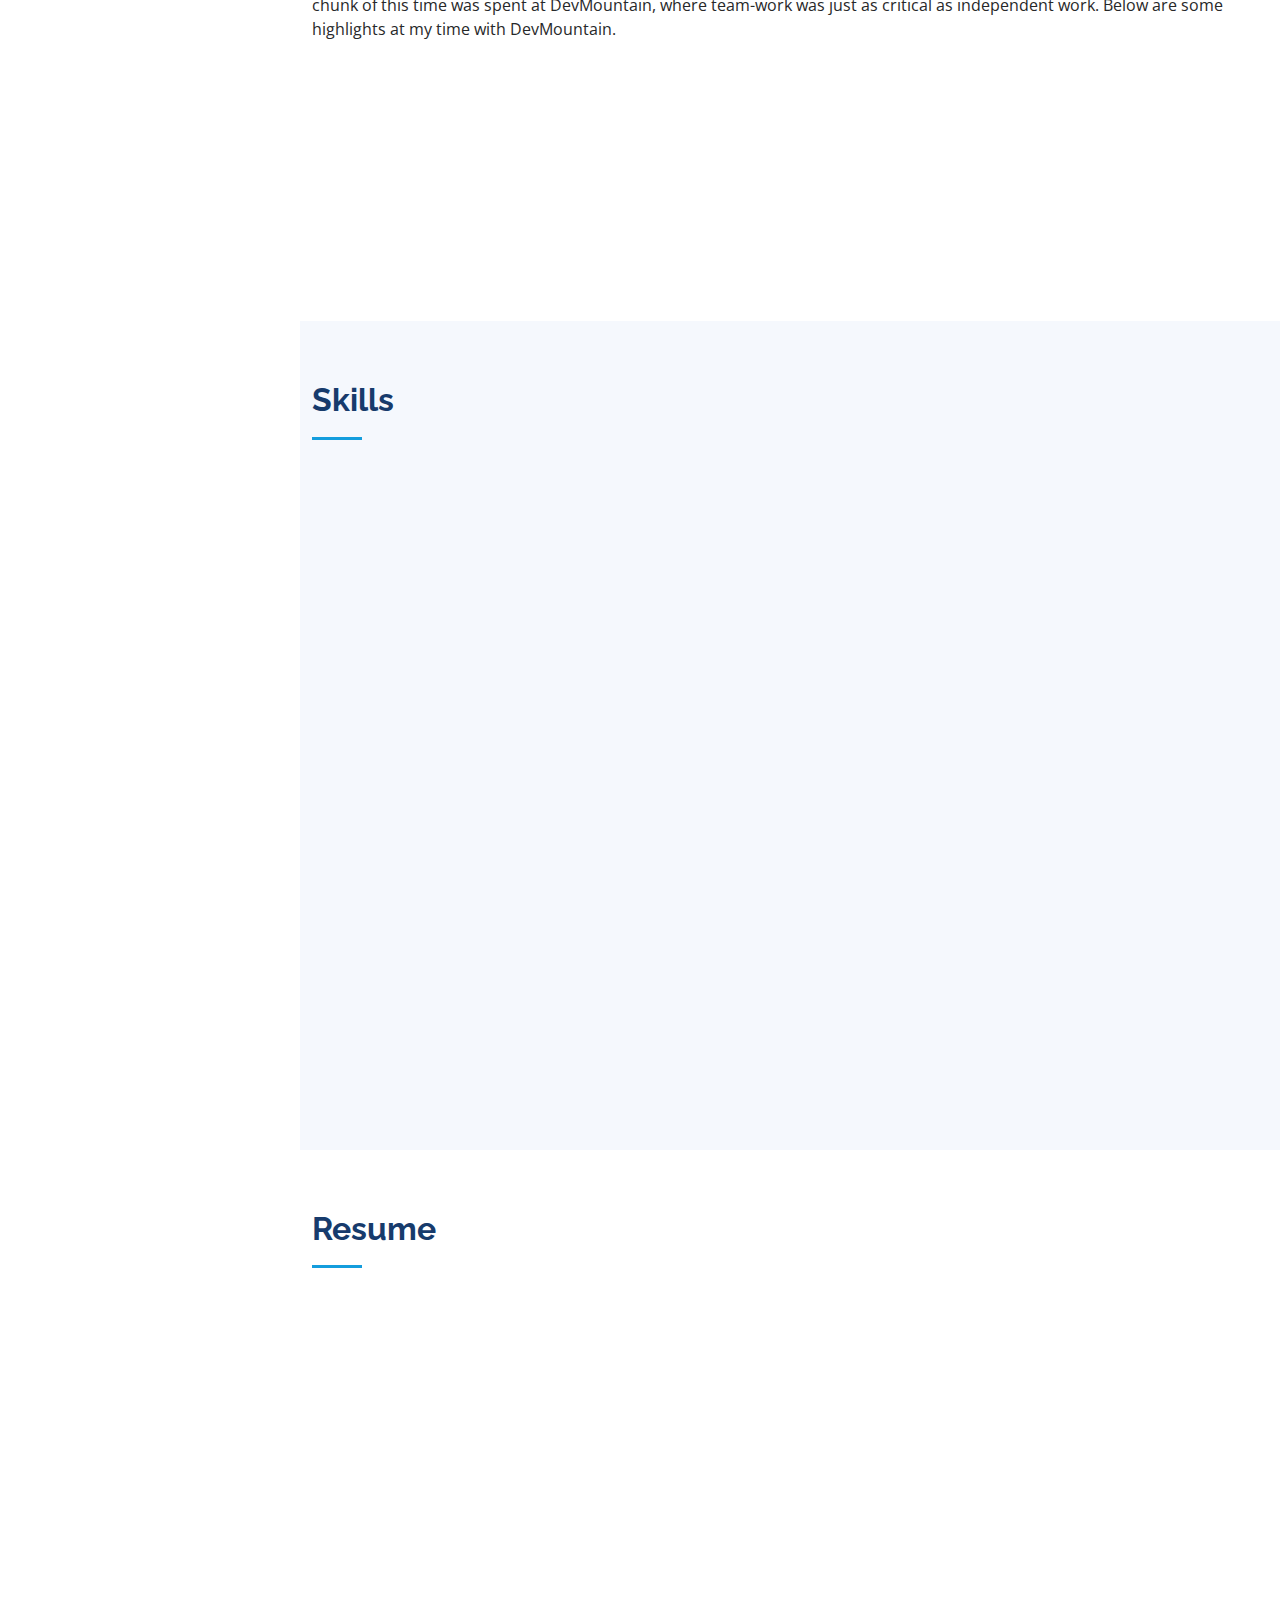
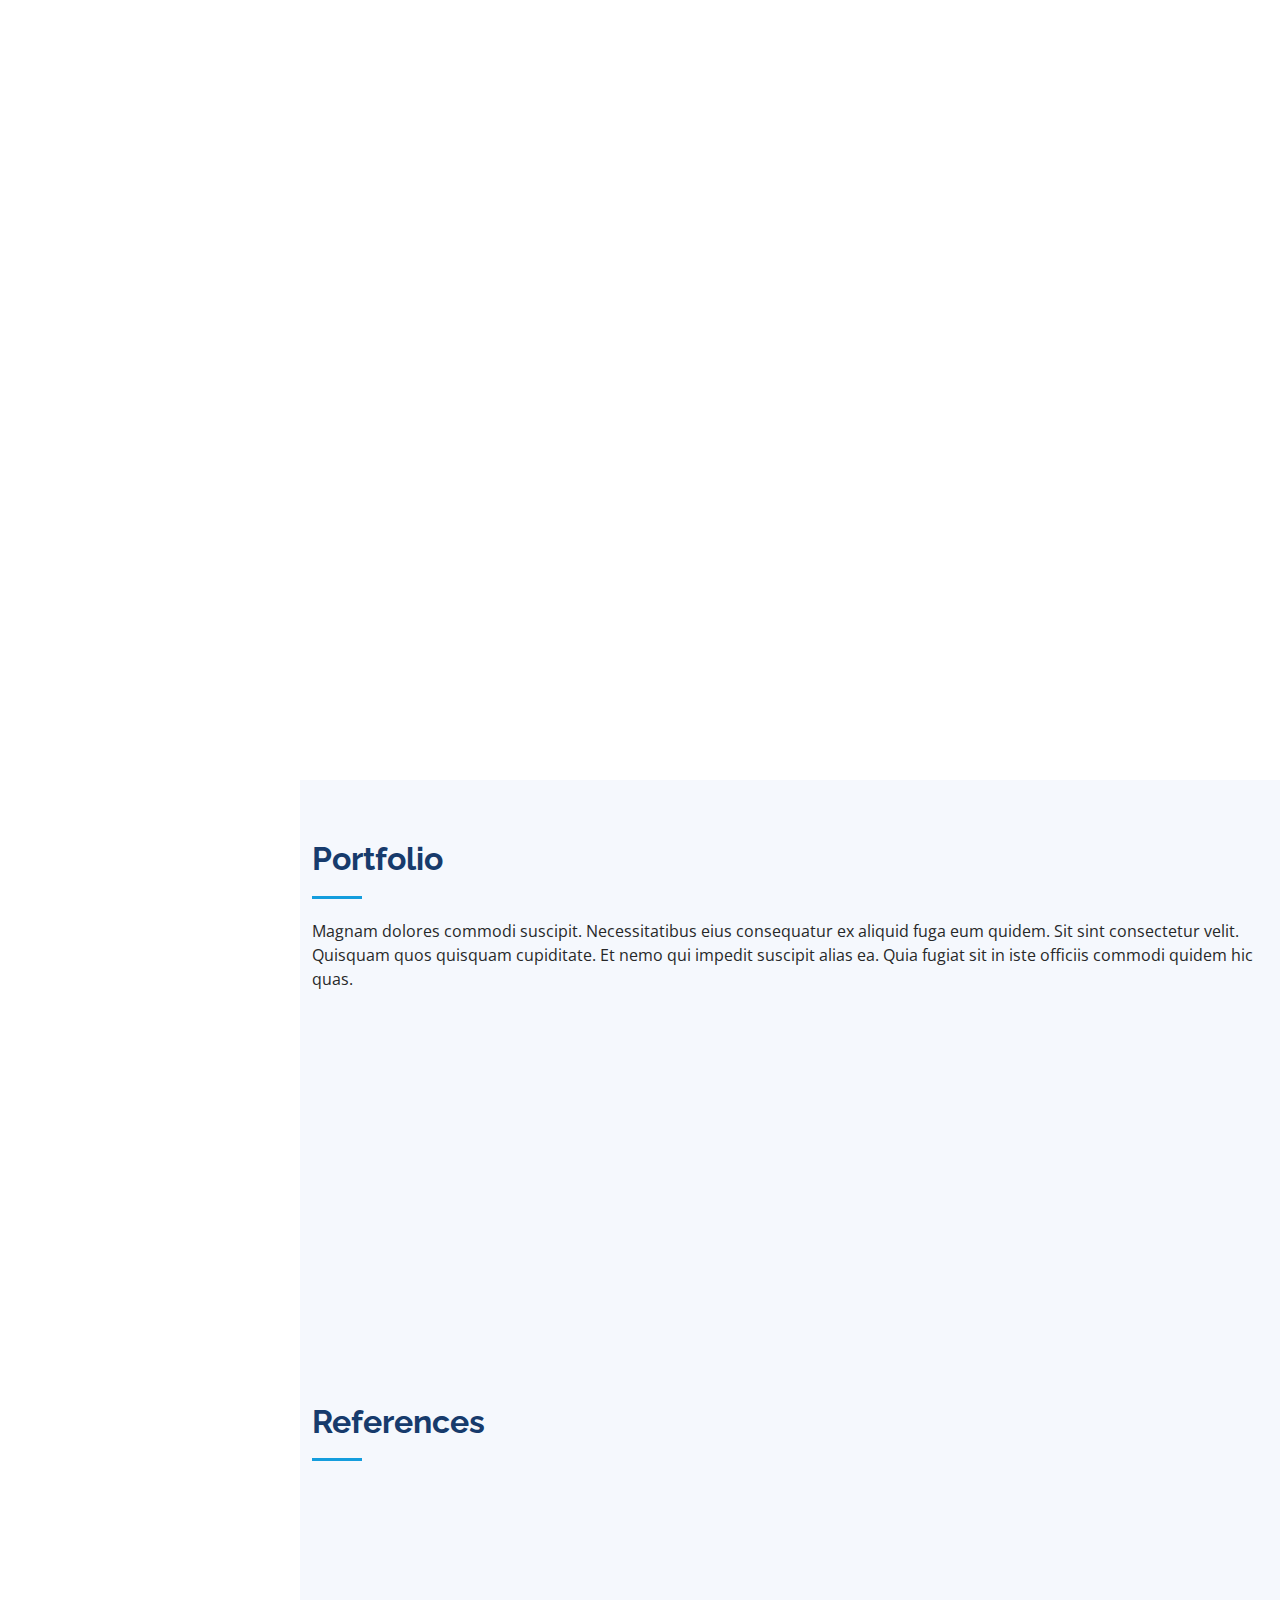
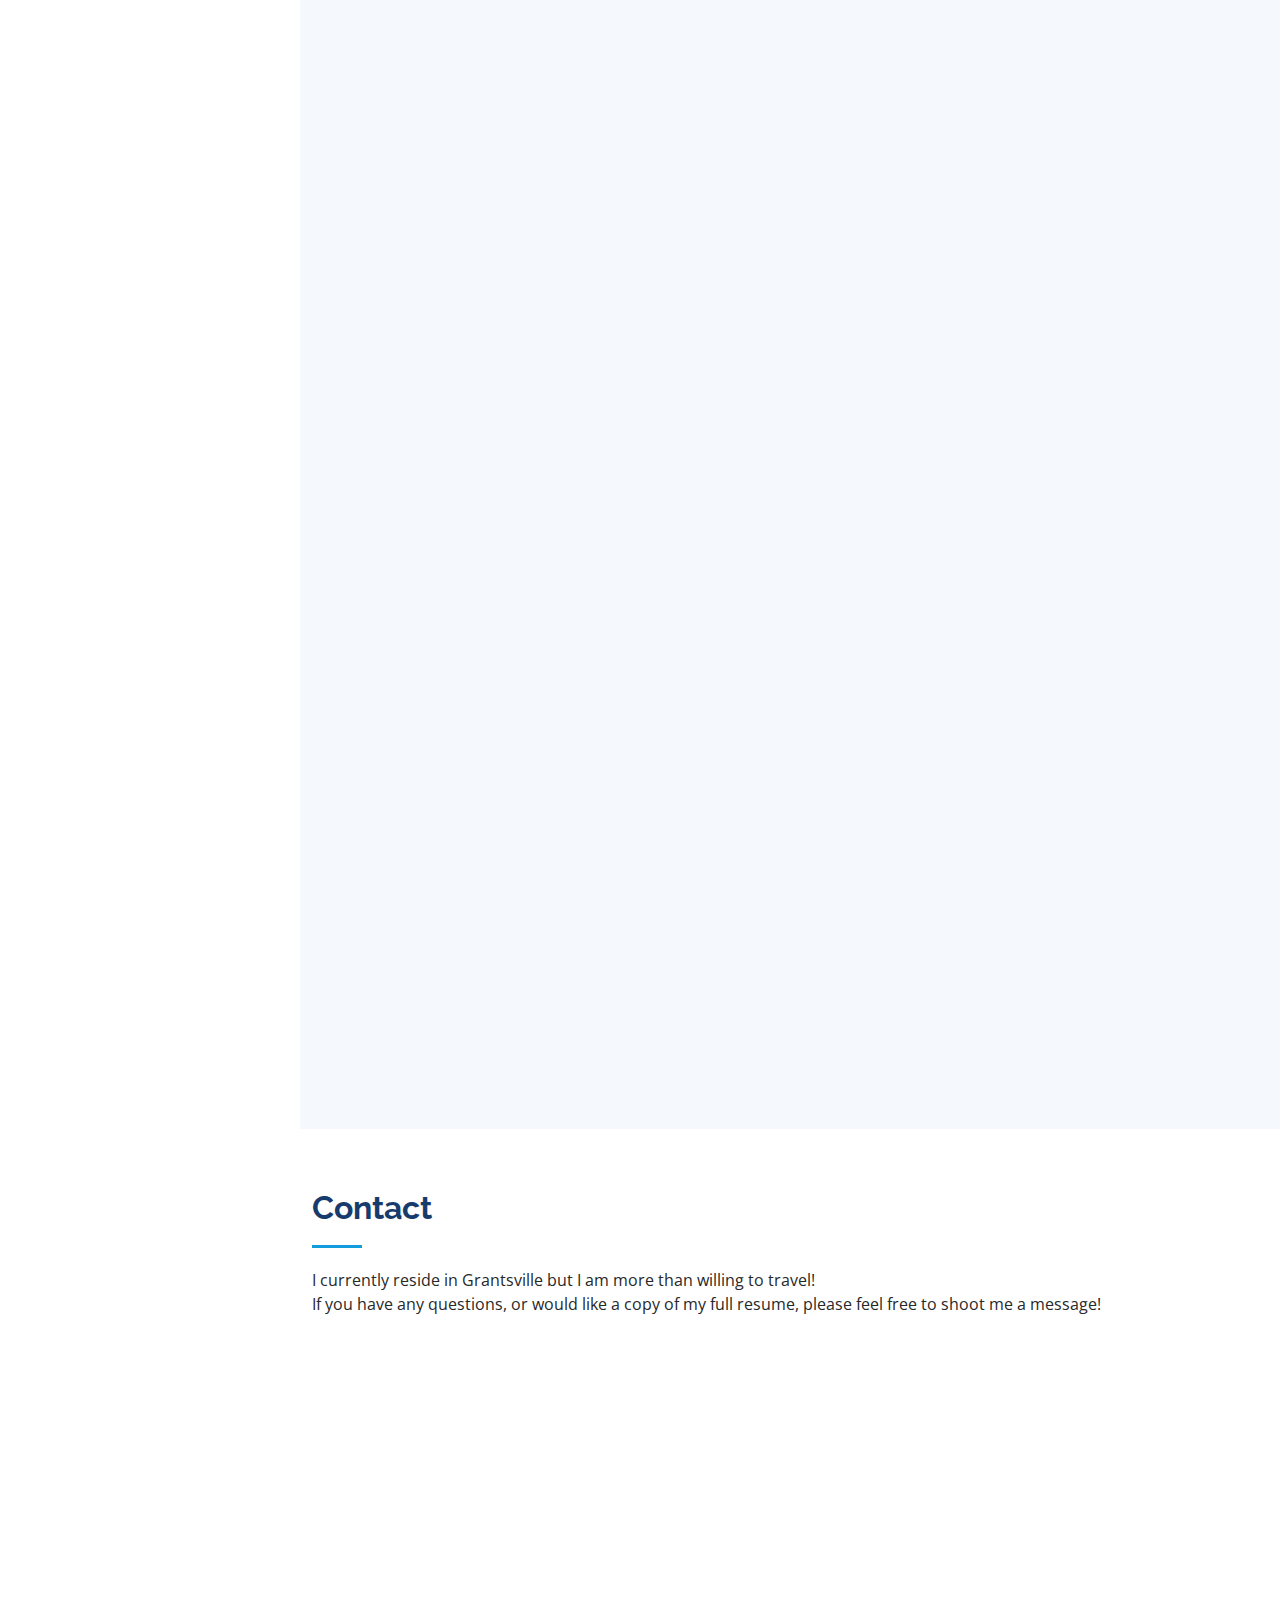
==== commit 46a439b3: "new portfolio, testing messaging" ====
--- a/index.html
+++ b/index.html
@@ -28,17 +28,15 @@
   <link href="assets/css/style.css" rel="stylesheet">
 
   <!-- =======================================================
-  * Template Name: iPortfolio - v3.7.0
+  * Template Name: iPortfolio - v3.9.1
   * Template URL: https://bootstrapmade.com/iportfolio-bootstrap-portfolio-websites-template/
   * Author: BootstrapMade.com
   * License: https://bootstrapmade.com/license/
   ======================================================== -->
-  <link rel="stylesheet" href="https://cdn.jsdelivr.net/gh/devicons/devicon@v2.15.1/devicon.min.css">
 </head>
 
 <body>
-    <!-- <i class="devicon-postgresql-plain"></i>
-    <i class="devicon-vscode-plain"></i> -->
+
   <!-- ======= Mobile nav toggle button ======= -->
   <i class="bi bi-list mobile-nav-toggle d-xl-none"></i>
 
@@ -47,11 +45,10 @@
     <div class="d-flex flex-column">
 
       <div class="profile">
-        <img src="./assets/img/profile-img-thxgvn.jpg" alt="" class="img-fluid rounded-circle">
+        <img src="assets/img/profile-img-thxgvn.jpg" alt="" class="img-fluid rounded-circle">
         <h1 class="text-light"><a href="index.html">Tori Daughton</a></h1>
         <div class="social-links mt-3 text-center">
           <a href="https://twitter.com/ToriDaughton" class="twitter"><i class="bx bxl-twitter"></i></a>
-          <a href="#" class=""><i class="bx bx-code-block"></i></a>
           <a href="https://github.com/toridaughton" class="github"><i class="bx bxl-github"></i></a>
           <a href="https://www.linkedin.com/in/tori-daughton-41b60a236/" class="linkedin"><i class="bx bxl-linkedin"></i></a>
         </div>
@@ -91,34 +88,35 @@
 
         <div class="row">
           <div class="col-lg-4" data-aos="fade-right">
-            <img src="./assets/img/profile-img-thxgvn.jpg" class="img-fluid" alt="">
+            <img src="assets/img/profile-img-thxgvn.jpg" class="img-fluid" alt="">
           </div>
           <div class="col-lg-8 pt-4 pt-lg-0 content" data-aos="fade-left">
             <h3> Full Stack Developer &amp; Python Software Engineer</h3>
-            <p class="fst-italic">
-              Radiographer gone Software Engineer. I love technology and the heights it has allowed us to reach.
-            </p>
             <div class="row">
               <div class="col-lg-6">
                 <ul>
                   <li><i class="bi bi-chevron-right"></i> <strong>Birthday:</strong> <span>18 August 1995</span></li>
+                  <!-- <li><i class="bi bi-chevron-right"></i> <strong>Website:</strong> <span>www.example.com</span></li> -->
+                  <li><i class="bi bi-chevron-right"></i> <strong>Phone:</strong> <span>(435) 632-6171</span></li>
                   <li><i class="bi bi-chevron-right"></i> <strong>City:</strong> <span>Utah, USA</span></li>
-                  <li><i class="bi bi-chevron-right"></i> <strong>Phone:</strong> <span>(435) 632-6171 </span></li>
                 </ul>
               </div>
               <div class="col-lg-6">
                 <ul>
-                  <li><i class="bi bi-chevron-right"></i> <strong>Age:</strong> <span>26</span></li>
+                  <li><i class="bi bi-chevron-right"></i> <strong>Age:</strong> <span>27</span></li>
+                  <li><i class="bi bi-chevron-right"></i> <strong>Email:</strong> <span>tori.fullstack@gmail.com</span></li>
                   <li><i class="bi bi-chevron-right"></i> <strong>Degree:</strong> <span>Associate's of Applied Science</span></li>
-                  <li><i class="bi bi-chevron-right"></i> <strong>Email:</strong> <span>tori.fullstack@gmail.com</span></li>
                   <!-- <li><i class="bi bi-chevron-right"></i> <strong>Freelance:</strong> <span>Available</span></li> -->
                 </ul>
               </div>
             </div>
-            <p>
+            <p class="fst-italic">
+              Radiographer gone Software Engineer. I love technology and the heights it has allowed us to reach.
+            </p>
+            <!-- <p>
               Officiis eligendi itaque labore et dolorum mollitia officiis optio vero. Quisquam sunt adipisci omnis et ut. Nulla accusantium dolor incidunt officia tempore. Et eius omnis.
               Cupiditate ut dicta maxime officiis quidem quia. Sed et consectetur qui quia repellendus itaque neque. Aliquid amet quidem ut quaerat cupiditate. Ab et eum qui repellendus omnis culpa magni laudantium dolores.
-            </p>
+            </p> -->
           </div>
         </div>
 
@@ -131,7 +129,7 @@
 
         <div class="section-title">
           <h2>Coding Experience</h2>
-          <p>For the past several months, I have been honing my software engineering skills, especially in regards to Python and SQL. A chunk of this time was spent at DevMountain, where team-work was just as critical as independent work. Below are some highlights at my time with DevMountain</p>
+          <p>For the past several months, I have been honing my software engineering skills, especially in regards to Python and SQL. A chunk of this time was spent at DevMountain, where team-work was just as critical as independent work. Below are some highlights at my time with DevMountain.</p>
         </div>
 
         <div class="row no-gutters">
@@ -151,7 +149,7 @@
               <p><strong>Python Software Engineering Course (hrs)</strong> <br>Devmountain</p>
             </div>
           </div>
-
+          
           <div class="col-lg-3 col-md-6 d-md-flex align-items-md-stretch" data-aos="fade-up" data-aos-delay="200">
             <div class="count-box">
               <i class="bi bi-pc-display-horizontal"></i>
@@ -160,7 +158,7 @@
             </div>
           </div>
 
-          <div class="col-lg-3 col-md-6 d-md-flex align-items-md-stretch" data-aos="fade-up" data-aos-delay="300">
+          <div class="col-lg-3 col-md-6 d-md-flex align-items-md-stretch" data-aos="fade-up" data-aos-delay="200">
             <div class="count-box">
               <i class="bi bi-people"></i>
               <span data-purecounter-start="0" data-purecounter-end="96" data-purecounter-duration="1" class="purecounter"></span>
@@ -173,62 +171,76 @@
       </div>
     </section><!-- End Coding Experience Section -->
 
-    <!-- ======= Skills Section ======= -->
-    <section id="skills" class="skills section-bg">
-      <div class="container">
-
-        <div class="section-title">
-          <h2>Skills</h2>
-          <p>Magnam dolores commodi suscipit. Necessitatibus eius consequatur ex aliquid fuga eum quidem. Sit sint consectetur velit. Quisquam quos quisquam cupiditate. Et nemo qui impedit suscipit alias ea. Quia fugiat sit in iste officiis commodi quidem hic quas.</p>
-        </div>
-
-        <div class="row skills-content" style=>
-
-          <div class="col-lg-6" data-aos="fade-up">
-
-            <div class="progress">
-              <span class="skill">
-                <img class="skills-icons" src="https://cdn.jsdelivr.net/gh/devicons/devicon/icons/html5/html5-original.svg" />
-              <br> HTML </span>
-            </div>
-
-            <div class="progress">
-              <span class="skill">
-                <img class="skills-icons" src="https://cdn.jsdelivr.net/gh/devicons/devicon/icons/css3/css3-original-wordmark.svg" />
-              <br>CSS</span>
-            </div>
-
-            <div class="progress">
-              <span class="skill">
-                <img class="skills-icons" src="https://cdn.jsdelivr.net/gh/devicons/devicon/icons/javascript/javascript-original.svg" />
-              <br>JavaScript</span>
-            </div>
-
-          </div>
-
-          <div class="col-lg-6" data-aos="fade-up" data-aos-delay="100">
-
-            <div class="progress">
-              <span class="skill">
-                <img class="skills-icons" src="https://cdn.jsdelivr.net/gh/devicons/devicon/icons/nodejs/nodejs-original.svg" />
-              </i><br>Node.js </span>
-            </div>
-
-            <div class="progress">
-              <span class="skill"> <img class="skills-icons" src="https://cdn.jsdelivr.net/gh/devicons/devicon/icons/postgresql/postgresql-plain.svg" /> <br> Postgres</span>
-            </div>
-
-            <div class="progress">
-              <span class="skill"><img class="skills-icons" src="https://cdn.jsdelivr.net/gh/devicons/devicon/icons/vscode/vscode-plain.svg" />
-                <br> VScode </span>
-            </div>
-
-          </div>
-
-        </div>
-
-      </div>
-    </section><!-- End Skills Section -->
+   <!-- ======= Skills Section ======= -->
+   <section id="skills" class="skills section-bg">
+    <div class="container">
+
+      <div class="section-title">
+        <h2>Skills</h2>
+        <!-- <p>Magnam dolores commodi suscipit. Necessitatibus eius consequatur ex aliquid fuga eum quidem. Sit sint consectetur velit. Quisquam quos quisquam cupiditate. Et nemo qui impedit suscipit alias ea. Quia fugiat sit in iste officiis commodi quidem hic quas.</p> -->
+      </div>
+
+      <div class="row skills-content" style=>
+        
+        <div class="col-lg-6" data-aos="fade-up">
+
+          <div class="progress">
+            <span class="skill"><img class="skills-icons" src="https://cdn.jsdelivr.net/gh/devicons/devicon/icons/vscode/vscode-plain.svg" />
+              <br> VScode </span>
+          </div>
+
+          <div class="progress">
+            <span class="skill">
+              <img class="skills-icons" src="https://cdn.jsdelivr.net/gh/devicons/devicon/icons/html5/html5-original.svg" />
+            <br> HTML </span>
+          </div>
+
+          <div class="progress">
+            <span class="skill">
+              <img id="python" src="https://cdn.jsdelivr.net/gh/devicons/devicon/icons/python/python-original.svg" />
+            <br> Python</span>
+          </div>  
+
+          <div class="progress">
+            <span class="skill">
+              <img class="skills-icons" src="https://cdn.jsdelivr.net/gh/devicons/devicon/icons/javascript/javascript-original.svg" />
+            <br> JavaScript</span>
+          </div>
+
+        </div>
+
+        <div class="col-lg-6" data-aos="fade-up" data-aos-delay="100">
+
+          <div class="progress">
+            <span class="skill">
+              <img class="skills-icons" src="https://cdn.jsdelivr.net/gh/devicons/devicon/icons/postgresql/postgresql-plain.svg" />
+            <br>Postgres</span>
+          </div>
+
+          <div class="progress">
+            <span class="skill">
+              <img id="css-icon" class="skills-icons" src="https://cdn.jsdelivr.net/gh/devicons/devicon/icons/css3/css3-original-wordmark.svg" />
+            <br>CSS</span>
+          </div>
+          
+          <div class="progress">
+            <span class="skill">
+              <img class="skills-icons" src="https://cdn.jsdelivr.net/gh/devicons/devicon/icons/flask/flask-original.svg" />
+            <br> Flask</span>
+          </div> 
+
+          <div class="progress">
+            <span class="skill">
+              <img class="skills-icons" src="https://cdn.jsdelivr.net/gh/devicons/devicon/icons/nodejs/nodejs-original.svg" />
+            <br>Node.js </span>
+          </div>
+
+        </div>
+
+      </div>
+
+    </div>
+  </section><!-- End Skills Section -->
 
     <!-- ======= Resume Section ======= -->
     <section id="resume" class="resume">
@@ -236,7 +248,7 @@
 
         <div class="section-title">
           <h2>Resume</h2>
-          <p>Magnam dolores commodi suscipit. Necessitatibus eius consequatur ex aliquid fuga eum quidem. Sit sint consectetur velit. Quisquam quos quisquam cupiditate. Et nemo qui impedit suscipit alias ea. Quia fugiat sit in iste officiis commodi quidem hic quas.</p>
+          <!-- <p>Magnam dolores commodi suscipit. Necessitatibus eius consequatur ex aliquid fuga eum quidem. Sit sint consectetur velit. Quisquam quos quisquam cupiditate. Et nemo qui impedit suscipit alias ea. Quia fugiat sit in iste officiis commodi quidem hic quas.</p> -->
         </div>
 
         <div class="row">
@@ -245,8 +257,9 @@
             <div class="resume-item pb-0">
               <h4>Tori Daughton</h4>
               <p><em>Innovative and deadline-driven Graphic Designer with 3+ years of experience designing and developing user-centered digital/print marketing material from initial concept to final, polished deliverable.</em></p>
-              <ul>Grantsville, UT</li>
-                <!-- <li>(123) 456-7891</li> -->
+              <ul>
+                <li>Grantsville, UT</li>
+                <li>(435) 632-6171</li>
                 <li>tori.fullstack@gmail.com</li>
               </ul>
             </div>
@@ -254,7 +267,7 @@
             <h3 class="resume-title">Education</h3>
             <div class="resume-item">
               <h4>Python Software Engineering Course</h4>
-              <h5>2022 - Present</h5>
+              <h5>2022 - 2022</h5>
               <p><em>Devmountain Lehi, UT</em></p>
               <p>Full Stack Software Developer education. First half consisting of learning HTML, CSS, vanilla JS, Node.js, EXPRESS, SQL. Second half of the program specializing in Python including Flask</p>
             </div>
@@ -262,7 +275,7 @@
               <h4>Coding Basics</h4>
               <h5>2021 - 2021</h5>
               <p><em>DevMountain Lehi, UT</em></p>
-              <p>Full-time radiology program with both textbook learning and direct clinical education.</p>
+              <p>Intro into software engineering with primary focus on front end<br>(HTML, CSS, JavaScript)</p>
             </div>
             <div class="resume-item">
               <h4>Associates of Applied Science in Radiology</h4>
@@ -276,7 +289,7 @@
             <div class="resume-item">
               <h4>Symptoms-Tracker (Web-app)</h4>
               <h5>June 2022 - July 2022</h5>
-              <p><em>DevMountain (student)</em></p>
+              <p><em>DevMountain (student) Lehi, UT</em></p>
               <p>Python | Flask | Flask-SQLAlchemy | PostgreSQL | Bootstrap | CSS</p>
               <ul>
                 <li>Lead in the design, development, and implementation of the graphic, layout, and production communication materials</li>
@@ -285,7 +298,7 @@
               </ul>
             </div>
             <div class="resume-item">
-              <h4>Gluten-Free Haven</h4>
+              <h4>Gluten-Free Haven (Web-app)</h4>
               <h5>May 2022 - July 2022</h5>
               <p><em>DevMountain (student) Lehi, UT</em></p>
               <p>JavaScript | NodeJS | Express | PostgreSQL | CSS</p>
@@ -307,170 +320,220 @@
 
         <div class="section-title">
           <h2>Portfolio</h2>
-          <p>While attending Devmountain I have created some solo Full-Stack web applications. Below are some demo videos created for a few of these projects.</p>
+          <p>Magnam dolores commodi suscipit. Necessitatibus eius consequatur ex aliquid fuga eum quidem. Sit sint consectetur velit. Quisquam quos quisquam cupiditate. Et nemo qui impedit suscipit alias ea. Quia fugiat sit in iste officiis commodi quidem hic quas.</p>
         </div>
 
         <div class="row" data-aos="fade-up">
           <div class="col-lg-12 d-flex justify-content-center">
             <ul id="portfolio-flters">
               <li data-filter="*" class="filter-active">All</li>
-              <li data-filter=".filter-app">Gluten Free Haven</li>
-              <li data-filter=".filter-card">Symptoms-Tracker</li>
-              <!-- <li data-filter=".filter-web">Web</li> -->
+              <li data-filter=".filter-web">Gluten Free Haven</li>
+              <li data-filter=".filter-app">Symptoms-Tracker</li>
+              <!-- <li data-filter=".filter-card">Card</li> -->
             </ul>
           </div>
         </div>
-        
+
         <div class="row portfolio-container" data-aos="fade-up" data-aos-delay="100">
+
+          <!-- <div class="col-lg-4 col-md-6 portfolio-item filter-app">
+            <div class="portfolio-wrap">
+              <img src="assets/img/portfolio/portfolio-1.jpg" class="img-fluid" alt="">
+              <div class="portfolio-links">
+                <a href="assets/img/portfolio/portfolio-1.jpg" data-gallery="portfolioGallery" class="portfolio-lightbox" title="App 1"><i class="bx bx-plus"></i></a>
+                <a href="portfolio-details.html" title="More Details"><i class="bx bx-link"></i></a>
+              </div>
+            </div>
+          </div> -->
+
+          <div class="row portfolio-container" data-aos="fade-up" data-aos-delay="100">
+            <div class="col-lg-6 col-md-8 portfolio-item filter-web">
+              <div class="portfolio-wrap">
+                <video width="600" controls>
+                  <source src="assets/vids/gluten-free-haven-demo-final.webm" type="video/webm">
+                </video>
+                <div class="portfolio-links">
+                  <a href="assets/vids/gluten-free-haven-demo-final.webm" data-gallery="portfolioGallery" class="portfolio-lightbox" title="JavaScript Web App"><i class="bx bx-plus"></i></a>
+                  <a href="portfolio-details.html" title="More Details"><i class="bx bx-link"></i></a>
+                </div>
+              </div>
+          </div>
+
           <div class="col-lg-6 col-md-8 portfolio-item filter-app">
-            <div class="portfolio-wrap">
-              <video width="600" controls>
-                <source src="assets/vids/gluten-free-haven-demo-final.webm" type="video/webm">
-              </video>
-              <div class="portfolio-links">
-                <a href="assets/vids/gluten-free-haven-demo-final.webm" data-gallery="portfolioGallery" class="portfolio-lightbox" title="JavaScript Web App"><i class="bx bx-plus"></i></a>
-                <!-- <a href="portfolio-details.html" title="More Details"><i class="bx bx-link"></i></a> -->
-              </div>
-            </div>
-          </div>
-          <div class="col-lg-6 col-md-8 portfolio-item filter-card">
             <div class="portfolio-wrap">
               <video width="600" controls>
                 <source src="assets/vids/Symptoms Tracker.mp4" type="video/mp4">
               </video>
               <div class="portfolio-links">
                 <a href="assets/vids/Symptoms Tracker.mp4" data-gallery="portfolioGallery" class="portfolio-lightbox" title="Python Web App"><i class="bx bx-plus"></i></a>
-                <!-- <a href="portfolio-details.html" title="More Details"><i class="bx bx-link"></i></a> -->
-              </div>
-            </div>
-          </div>
-          <!-- 
-            <div class="col-lg-4 col-md-6 portfolio-item filter-app">
-              <div class="portfolio-wrap">
-                <img src="assets/img/portfolio/portfolio-1.jpg" class="img-fluid" alt="">
-              <div class="portfolio-links">
-                <a href="assets/img/portfolio/portfolio-1.jpg" data-gallery="portfolioGallery" class="portfolio-lightbox" title="App 1"><i class="bx bx-plus"></i></a>
+                <a href="portfolio-details.html" title="More Details"><i class="bx bx-link"></i></a>
+              </div>
+            </div>
+          </div>
+
+          <!-- <div class="col-lg-4 col-md-6 portfolio-item filter-card">
+            <div class="portfolio-wrap">
+              <img src="assets/img/portfolio/portfolio-4.jpg" class="img-fluid" alt="">
+              <div class="portfolio-links">
+                <a href="assets/img/portfolio/portfolio-4.jpg" data-gallery="portfolioGallery" class="portfolio-lightbox" title="Card 2"><i class="bx bx-plus"></i></a>
+                <a href="portfolio-details.html" title="More Details"><i class="bx bx-link"></i></a>
+              </div>
+            </div>
+          </div>
+
+          <div class="col-lg-4 col-md-6 portfolio-item filter-web">
+            <div class="portfolio-wrap">
+              <img src="assets/img/portfolio/portfolio-5.jpg" class="img-fluid" alt="">
+              <div class="portfolio-links">
+                <a href="assets/img/portfolio/portfolio-5.jpg" data-gallery="portfolioGallery" class="portfolio-lightbox" title="Web 2"><i class="bx bx-plus"></i></a>
+                <a href="portfolio-details.html" title="More Details"><i class="bx bx-link"></i></a>
+              </div>
+            </div>
+          </div>
+
+          <div class="col-lg-4 col-md-6 portfolio-item filter-app">
+            <div class="portfolio-wrap">
+              <img src="assets/img/portfolio/portfolio-6.jpg" class="img-fluid" alt="">
+              <div class="portfolio-links">
+                <a href="assets/img/portfolio/portfolio-6.jpg" data-gallery="portfolioGallery" class="portfolio-lightbox" title="App 3"><i class="bx bx-plus"></i></a>
+                <a href="portfolio-details.html" title="More Details"><i class="bx bx-link"></i></a>
+              </div>
+            </div>
+          </div>
+
+          <div class="col-lg-4 col-md-6 portfolio-item filter-card">
+            <div class="portfolio-wrap">
+              <img src="assets/img/portfolio/portfolio-7.jpg" class="img-fluid" alt="">
+              <div class="portfolio-links">
+                <a href="assets/img/portfolio/portfolio-7.jpg" data-gallery="portfolioGallery" class="portfolio-lightbox" title="Card 1"><i class="bx bx-plus"></i></a>
+                <a href="portfolio-details.html" title="More Details"><i class="bx bx-link"></i></a>
+              </div>
+            </div>
+          </div>
+
+          <div class="col-lg-4 col-md-6 portfolio-item filter-card">
+            <div class="portfolio-wrap">
+              <img src="assets/img/portfolio/portfolio-8.jpg" class="img-fluid" alt="">
+              <div class="portfolio-links">
+                <a href="assets/img/portfolio/portfolio-8.jpg" data-gallery="portfolioGallery" class="portfolio-lightbox" title="Card 3"><i class="bx bx-plus"></i></a>
+                <a href="portfolio-details.html" title="More Details"><i class="bx bx-link"></i></a>
+              </div>
+            </div>
+          </div>
+
+          <div class="col-lg-4 col-md-6 portfolio-item filter-web">
+            <div class="portfolio-wrap">
+              <img src="assets/img/portfolio/portfolio-9.jpg" class="img-fluid" alt="">
+              <div class="portfolio-links">
+                <a href="assets/img/portfolio/portfolio-9.jpg" data-gallery="portfolioGallery" class="portfolio-lightbox" title="Web 3"><i class="bx bx-plus"></i></a>
                 <a href="portfolio-details.html" title="More Details"><i class="bx bx-link"></i></a>
               </div>
             </div>
           </div> -->
-<!-- 
-          <div class="col-lg-4 col-md-6 portfolio-item filter-web">
-            <div class="portfolio-wrap">
-              <img src="assets/img/portfolio/portfolio-2.jpg" class="img-fluid" alt="">
-              <div class="portfolio-links">
-                <a href="assets/img/portfolio/portfolio-2.jpg" data-gallery="portfolioGallery" class="portfolio-lightbox" title="Web 3"><i class="bx bx-plus"></i></a>
-                <a href="portfolio-details.html" title="More Details"><i class="bx bx-link"></i></a>
-              </div>
-            </div>
-          </div> -->
-
-
-          <!-- 
-            <div class="col-lg-4 col-md-6 portfolio-item filter-web">
-              <div class="portfolio-wrap">
-                <img src="assets/img/portfolio/portfolio-5.jpg" class="img-fluid" alt="">
-                <div class="portfolio-links">
-                  <a href="assets/img/portfolio/portfolio-5.jpg" data-gallery="portfolioGallery" class="portfolio-lightbox" title="Web 2"><i class="bx bx-plus"></i></a>
-                  <a href="portfolio-details.html" title="More Details"><i class="bx bx-link"></i></a>
-                </div>
-              </div>
-            </div>
-            
-            <div class="col-lg-4 col-md-6 portfolio-item filter-app">
-              <div class="portfolio-wrap">
-                <img src="assets/img/portfolio/portfolio-6.jpg" class="img-fluid" alt="">
-                <div class="portfolio-links">
-                  <a href="assets/img/portfolio/portfolio-6.jpg" data-gallery="portfolioGallery" class="portfolio-lightbox" title="App 3"><i class="bx bx-plus"></i></a>
-                  <a href="portfolio-details.html" title="More Details"><i class="bx bx-link"></i></a>
-                </div>
-            </div>
-          </div>
-
-          <div class="col-lg-4 col-md-6 portfolio-item filter-card">
-            <div class="portfolio-wrap">
-              <img src="assets/img/portfolio/portfolio-7.jpg" class="img-fluid" alt="">
-              <div class="portfolio-links">
-                <a href="assets/img/portfolio/portfolio-7.jpg" data-gallery="portfolioGallery" class="portfolio-lightbox" title="Card 1"><i class="bx bx-plus"></i></a>
-                <a href="portfolio-details.html" title="More Details"><i class="bx bx-link"></i></a>
-              </div>
-            </div>
-          </div>
-          
-          <div class="col-lg-4 col-md-6 portfolio-item filter-card">
-            <div class="portfolio-wrap">
-              <img src="assets/img/portfolio/portfolio-8.jpg" class="img-fluid" alt="">
-              <div class="portfolio-links">
-                <a href="assets/img/portfolio/portfolio-8.jpg" data-gallery="portfolioGallery" class="portfolio-lightbox" title="Card 3"><i class="bx bx-plus"></i></a>
-                <a href="portfolio-details.html" title="More Details"><i class="bx bx-link"></i></a>
-              </div>
-            </div>
-          </div>
-          
-          <div class="col-lg-4 col-md-6 portfolio-item filter-web">
-            <div class="portfolio-wrap">
-              <img src="assets/img/portfolio/portfolio-9.jpg" class="img-fluid" alt="">
-              <div class="portfolio-links">
-                <a href="assets/img/portfolio/portfolio-9.jpg" data-gallery="portfolioGallery" class="portfolio-lightbox" title="Web 3"><i class="bx bx-plus"></i></a>
-                <a href="portfolio-details.html" title="More Details"><i class="bx bx-link"></i></a>
-              </div>
-            </div>
-          </div> -->
-          
-        </div>
-        
+
+        </div>
+
       </div>
     </section><!-- End Portfolio Section -->
-    
+
+    <!-- ======= Services Section ======= -->
+    <!-- <section id="services" class="services">
+      <div class="container">
+
+        <div class="section-title">
+          <h2>Services</h2>
+          <p>Magnam dolores commodi suscipit. Necessitatibus eius consequatur ex aliquid fuga eum quidem. Sit sint consectetur velit. Quisquam quos quisquam cupiditate. Et nemo qui impedit suscipit alias ea. Quia fugiat sit in iste officiis commodi quidem hic quas.</p>
+        </div>
+
+        <div class="row">
+          <div class="col-lg-4 col-md-6 icon-box" data-aos="fade-up">
+            <div class="icon"><i class="bi bi-briefcase"></i></div>
+            <h4 class="title"><a href="">Lorem Ipsum</a></h4>
+            <p class="description">Voluptatum deleniti atque corrupti quos dolores et quas molestias excepturi sint occaecati cupiditate non provident</p>
+          </div>
+          <div class="col-lg-4 col-md-6 icon-box" data-aos="fade-up" data-aos-delay="100">
+            <div class="icon"><i class="bi bi-card-checklist"></i></div>
+            <h4 class="title"><a href="">Dolor Sitema</a></h4>
+            <p class="description">Minim veniam, quis nostrud exercitation ullamco laboris nisi ut aliquip ex ea commodo consequat tarad limino ata</p>
+          </div>
+          <div class="col-lg-4 col-md-6 icon-box" data-aos="fade-up" data-aos-delay="200">
+            <div class="icon"><i class="bi bi-bar-chart"></i></div>
+            <h4 class="title"><a href="">Sed ut perspiciatis</a></h4>
+            <p class="description">Duis aute irure dolor in reprehenderit in voluptate velit esse cillum dolore eu fugiat nulla pariatur</p>
+          </div>
+          <div class="col-lg-4 col-md-6 icon-box" data-aos="fade-up" data-aos-delay="300">
+            <div class="icon"><i class="bi bi-binoculars"></i></div>
+            <h4 class="title"><a href="">Magni Dolores</a></h4>
+            <p class="description">Excepteur sint occaecat cupidatat non proident, sunt in culpa qui officia deserunt mollit anim id est laborum</p>
+          </div>
+          <div class="col-lg-4 col-md-6 icon-box" data-aos="fade-up" data-aos-delay="400">
+            <div class="icon"><i class="bi bi-brightness-high"></i></div>
+            <h4 class="title"><a href="">Nemo Enim</a></h4>
+            <p class="description">At vero eos et accusamus et iusto odio dignissimos ducimus qui blanditiis praesentium voluptatum deleniti atque</p>
+          </div>
+          <div class="col-lg-4 col-md-6 icon-box" data-aos="fade-up" data-aos-delay="500">
+            <div class="icon"><i class="bi bi-calendar4-week"></i></div>
+            <h4 class="title"><a href="">Eiusmod Tempor</a></h4>
+            <p class="description">Et harum quidem rerum facilis est et expedita distinctio. Nam libero tempore, cum soluta nobis est eligendi</p>
+          </div>
+        </div>
+
+      </div>
+    </section> -->
+    <!-- End Services Section -->
+
     <!-- ======= Testimonials Section ======= -->
     <section id="testimonials" class="testimonials section-bg">
       <div class="container">
 
         <div class="section-title">
           <h2>References</h2>
-          <p>Magnam dolores commodi suscipit. Necessitatibus eius consequatur ex aliquid fuga eum quidem. Sit sint consectetur velit. Quisquam quos quisquam cupiditate. Et nemo qui impedit suscipit alias ea. Quia fugiat sit in iste officiis commodi quidem hic quas.</p>
-        </div>
-
+          <!-- <p>Magnam dolores commodi suscipit. Necessitatibus eius consequatur ex aliquid fuga eum quidem. Sit sint consectetur velit. Quisquam quos quisquam cupiditate. Et nemo qui impedit suscipit alias ea. Quia fugiat sit in iste officiis commodi quidem hic quas.</p> -->
+        </div>
+        
         <div class="testimonials-slider swiper" data-aos="fade-up" data-aos-delay="100">
           <div class="swiper-wrapper">
+            
+            <div class="swiper-slide">
+              <div class="testimonial-item" data-aos="fade-up" data-aos-delay="400">
+                <p>
+                  <i class="bx bxs-quote-alt-left quote-icon-left"></i>
+                  Tori was absolutely an excellent student while at DevMountain. I had the opportunity to watch Tori grow as a Python Software Developer through the specializations portion of your DevMountain bootcamp journey.<br>
+
+                  Tori was always on time, participated in both mandatory and options learning and review sessions. During the self-guided portion of the curriculum, she went through all the content and took notes of importance concepts to be referenced later. She is also a very good communicator, and is very personable in her tone and manner with both staff and fellow students. She would attempt to figure things out herself at first, but would also ask appropriate questions when necessary.<br>
+
+                  She worked very hard across the course curriculum to gain some vital Python skills, and was sure to have a fundamental understanding of the code she was typing so she would know how to utilize the concepts in the future. Her deep understanding of Flask, Flask-SQLAlchemy, Postgres, and other tools, demonstrated in her capstone project, has set her up for success and exemplifies the ability to learn high concepts, quickly, in a stressful environment, and succeed. <br>
+                  <i class="bx bxs-quote-alt-right quote-icon-right"></i>
+                </p>
+                <!-- <img src="assets/img/testimonials/testimonials-5.jpg" class="testimonial-img" alt=""> -->
+                <h3>Chalon Hutson</h3>
+                <h4>Tech Lead at DevMountain</h4>
+              </div>
+            </div><!-- End testimonial item -->
 
             <div class="swiper-slide">
               <div class="testimonial-item" data-aos="fade-up">
                 <p>
                   <i class="bx bxs-quote-alt-left quote-icon-left"></i>
-                  Proin iaculis purus consequat sem cure digni ssim donec porttitora entum suscipit rhoncus. Accusantium quam, ultricies eget id, aliquam eget nibh et. Maecen aliquam, risus at semper.
+                  As Tori's direct supervisor for several years I noticed what an amazing person and employee she is. Tori is responsible, organized and real go getter. She can be counted on when anything is asked of her. She has a wonderful personality and can get along with everyone. She is also full of grit and perseverance. She doesn't let anything slow her down when she sets her mind to anything. Any employer would be lucky to have her as a part of their team!
                   <i class="bx bxs-quote-alt-right quote-icon-right"></i>
                 </p>
-                <img src="assets/img/testimonials/testimonials-1.jpg" class="testimonial-img" alt="">
-                <h3>Saul Goodman</h3>
-                <h4>Ceo &amp; Founder</h4>
-              </div>
-            </div>
-            <!-- End testimonial item -->
+                <!-- <img src="assets/img/testimonials/testimonials-1.jpg" class="testimonial-img" alt=""> -->
+                <h3>Melanie Budke</h3>
+                <h4>Chief Radiology Technologist at Salt Lake Regional Medical Center</h4>
+              </div>
+            </div><!-- End testimonial item -->
 
             <div class="swiper-slide">
               <div class="testimonial-item" data-aos="fade-up" data-aos-delay="100">
                 <p>
                   <i class="bx bxs-quote-alt-left quote-icon-left"></i>
-                  Export tempor illum tamen malis malis eram quae irure esse labore quem cillum quid cillum eram malis quorum velit fore eram velit sunt aliqua noster fugiat irure amet legam anim culpa.
+                  As a former coworker of Tori for years, she was always professional. Tori was a team player that always went above and beyond the job requirements.
                   <i class="bx bxs-quote-alt-right quote-icon-right"></i>
                 </p>
-                <img src="assets/img/testimonials/testimonials-2.jpg" class="testimonial-img" alt="">
-                <h3>Sara Wilsson</h3>
-                <h4>Designer</h4>
-              </div>
-            </div><!-- End testimonial item -->
-
-            <div class="swiper-slide">
-              <div class="testimonial-item" data-aos="fade-up" data-aos-delay="200">
-                <p>
-                  <i class="bx bxs-quote-alt-left quote-icon-left"></i>
-                  Enim nisi quem export duis labore cillum quae magna enim sint quorum nulla quem veniam duis minim tempor labore quem eram duis noster aute amet eram fore quis sint minim.
-                  <i class="bx bxs-quote-alt-right quote-icon-right"></i>
-                </p>
-                <img src="assets/img/testimonials/testimonials-3.jpg" class="testimonial-img" alt="">
-                <h3>Jena Karlis</h3>
-                <h4>Store Owner</h4>
+                <!-- <img src="assets/img/testimonials/testimonials-2.jpg" class="testimonial-img" alt=""> -->
+                <h3>Emily wygant</h3>
+                <h4>Mri tech at Rayus radiology</h4>
               </div>
             </div><!-- End testimonial item -->
 
@@ -478,12 +541,12 @@
               <div class="testimonial-item" data-aos="fade-up" data-aos-delay="300">
                 <p>
                   <i class="bx bxs-quote-alt-left quote-icon-left"></i>
-                  Fugiat enim eram quae cillum dolore dolor amet nulla culpa multos export minim fugiat minim velit minim dolor enim duis veniam ipsum anim magna sunt elit fore quem dolore labore illum veniam.
+                  Tori is a very hard worker and has excellent work ethic. She did a tremendous job working for me in our Radiology Department. Based on her positive attitude and strong drive to do her best, she will find and achieve success on her pursued endeavors.
                   <i class="bx bxs-quote-alt-right quote-icon-right"></i>
                 </p>
-                <img src="assets/img/testimonials/testimonials-4.jpg" class="testimonial-img" alt="">
-                <h3>Matt Brandon</h3>
-                <h4>Freelancer</h4>
+                <!-- <img src="assets/img/testimonials/testimonials-4.jpg" class="testimonial-img" alt=""> -->
+                <h3>Keith Poulsen</h3>
+                <h4>Director of Radiology at Jordan Valley Medical Center</h4>
               </div>
             </div><!-- End testimonial item -->
 
@@ -491,12 +554,12 @@
               <div class="testimonial-item" data-aos="fade-up" data-aos-delay="400">
                 <p>
                   <i class="bx bxs-quote-alt-left quote-icon-left"></i>
-                  Quis quorum aliqua sint quem legam fore sunt eram irure aliqua veniam tempor noster veniam enim culpa labore duis sunt culpa nulla illum cillum fugiat legam esse veniam culpa fore nisi cillum quid.
+                  I managed Tori as a radiology tech as well as a radiology scheduler. She is a quick learner. Very polite to patients and families. Great work ethic. She is well liked by physicians and staff. She works well with other departments.
                   <i class="bx bxs-quote-alt-right quote-icon-right"></i>
                 </p>
-                <img src="assets/img/testimonials/testimonials-5.jpg" class="testimonial-img" alt="">
-                <h3>John Larson</h3>
-                <h4>Entrepreneur</h4>
+                <!-- <img src="assets/img/testimonials/testimonials-5.jpg" class="testimonial-img" alt=""> -->
+                <h3>Rebecca Lee</h3>
+                <h4>Mri tech at Aya healthcare</h4>
               </div>
             </div><!-- End testimonial item -->
 
@@ -505,8 +568,7 @@
         </div>
 
       </div>
-    </section>
-    <!-- End Testimonials Section -->
+    </section><!-- End Testimonials Section -->
 
     <!-- ======= Contact Section ======= -->
     <section id="contact" class="contact">
@@ -586,20 +648,14 @@
       <div class="copyright">
         &copy; Copyright <strong><span>iPortfolio</span></strong>
       </div>
-      <div class="credits">
-        <!-- All the links in the footer should remain intact. -->
-        <!-- You can delete the links only if you purchased the pro version. -->
-        <!-- Licensing information: https://bootstrapmade.com/license/ -->
-        <!-- Purchase the pro version with working PHP/AJAX contact form: https://bootstrapmade.com/iportfolio-bootstrap-portfolio-websites-template/ -->
-        Designed by <a href="https://bootstrapmade.com/">BootstrapMade</a>
-      </div>
+      
     </div>
   </footer><!-- End  Footer -->
 
   <a href="#" class="back-to-top d-flex align-items-center justify-content-center"><i class="bi bi-arrow-up-short"></i></a>
 
   <!-- Vendor JS Files -->
-  <script src="assets/vendor/purecounter/purecounter.js"></script>
+  <script src="assets/vendor/purecounter/purecounter_vanilla.js"></script>
   <script src="assets/vendor/aos/aos.js"></script>
   <script src="assets/vendor/bootstrap/js/bootstrap.bundle.min.js"></script>
   <script src="assets/vendor/glightbox/js/glightbox.min.js"></script>
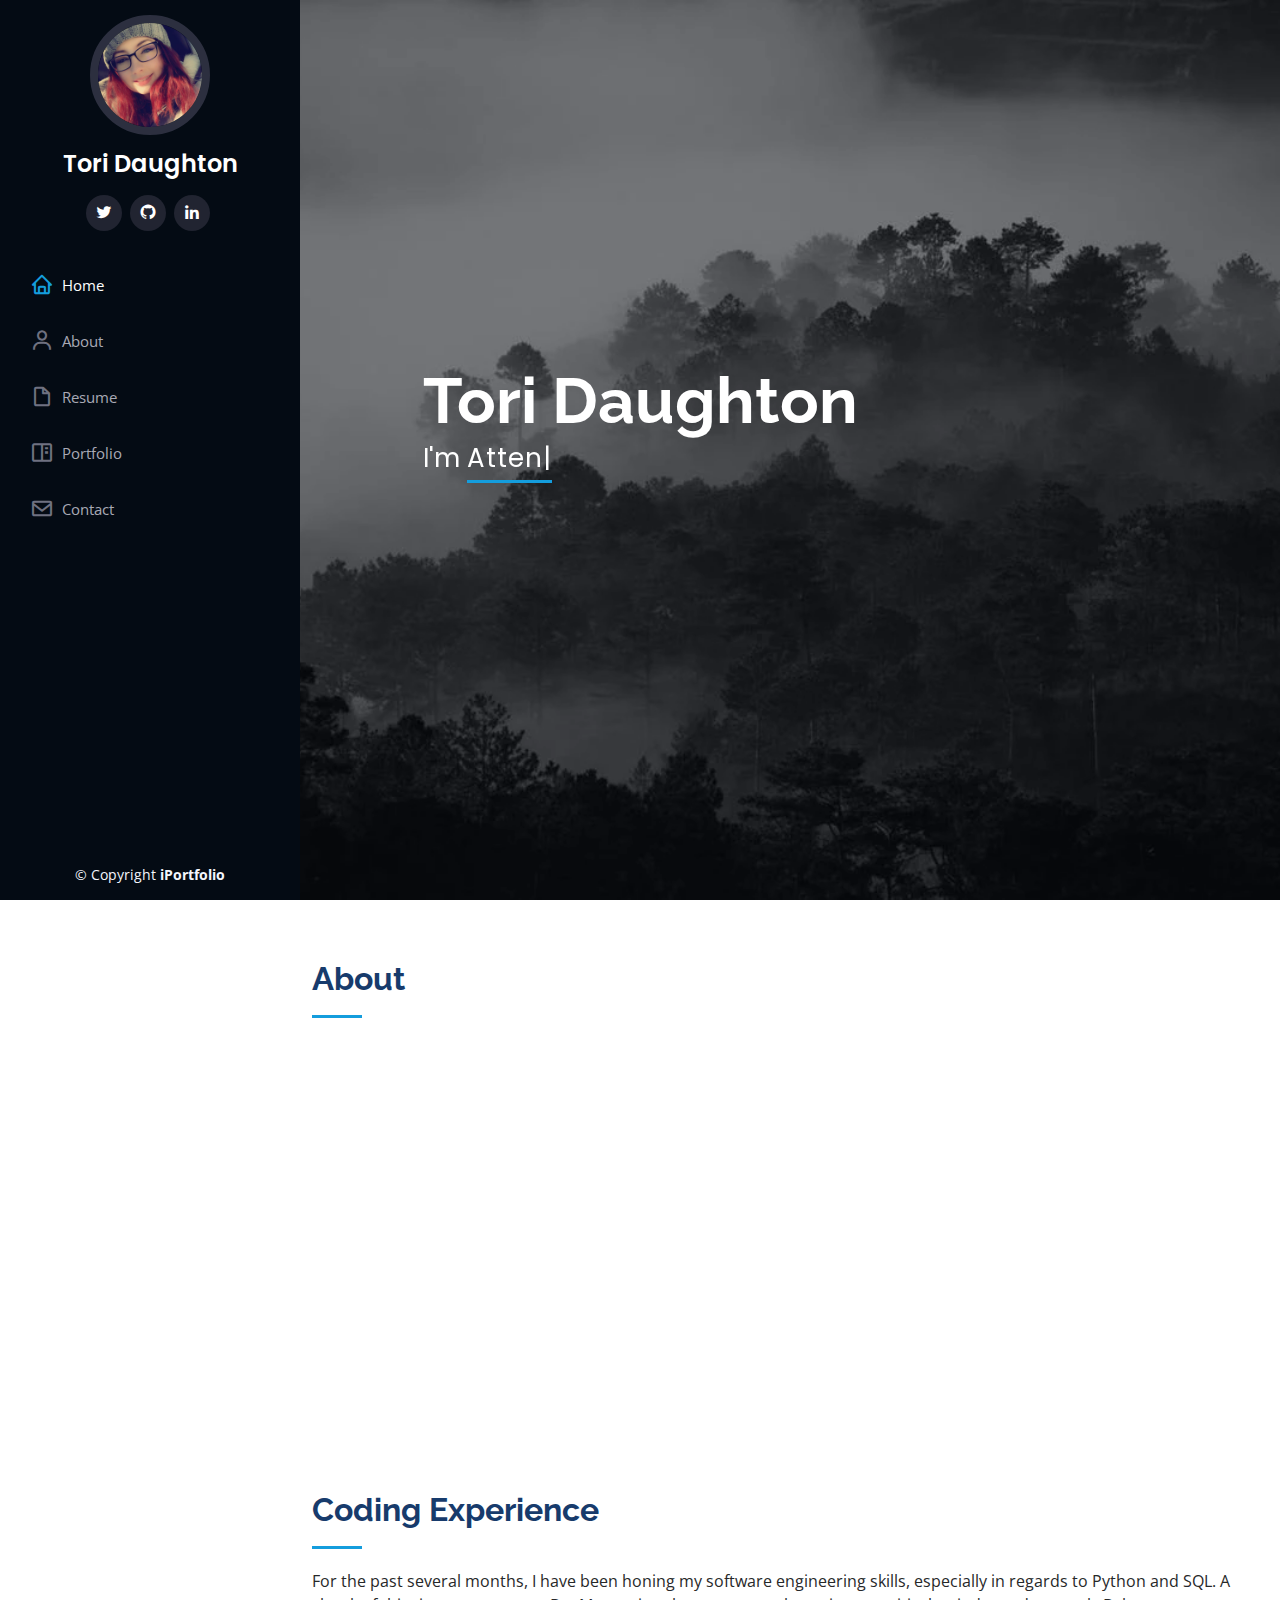
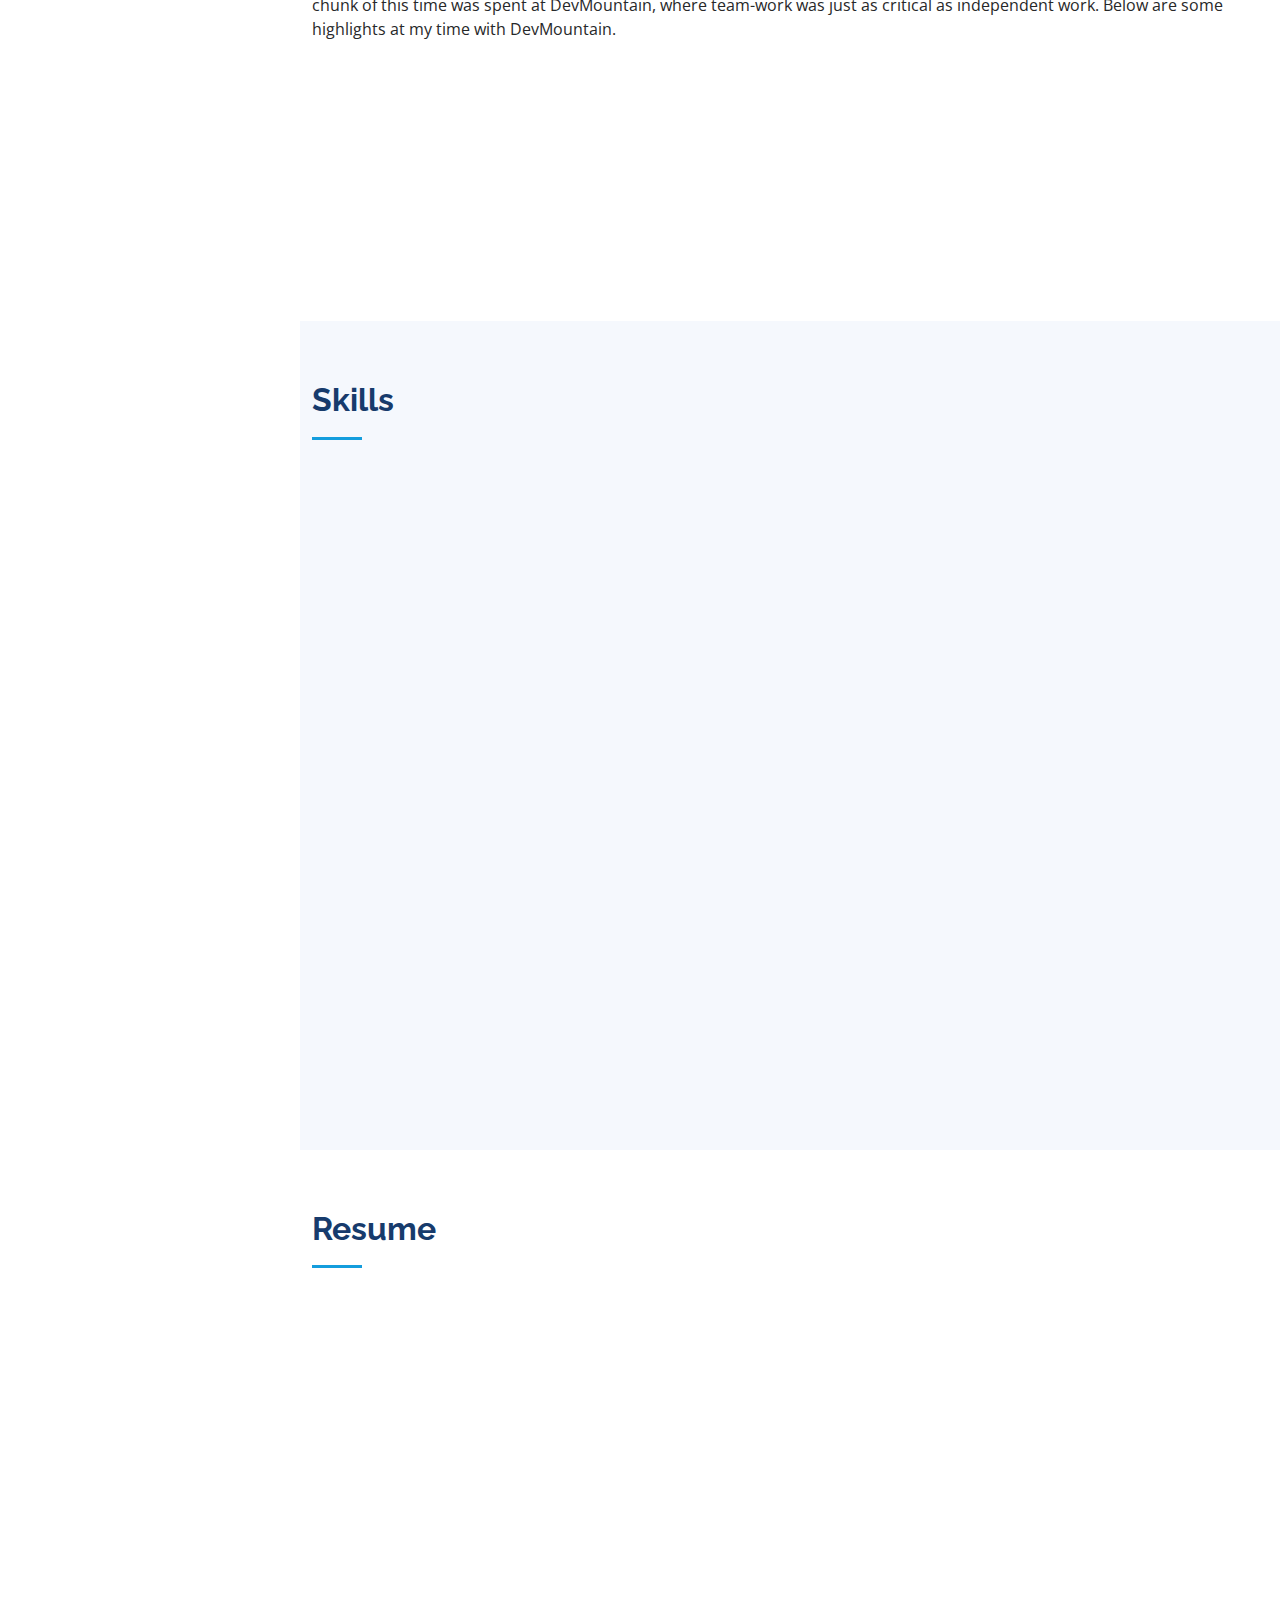
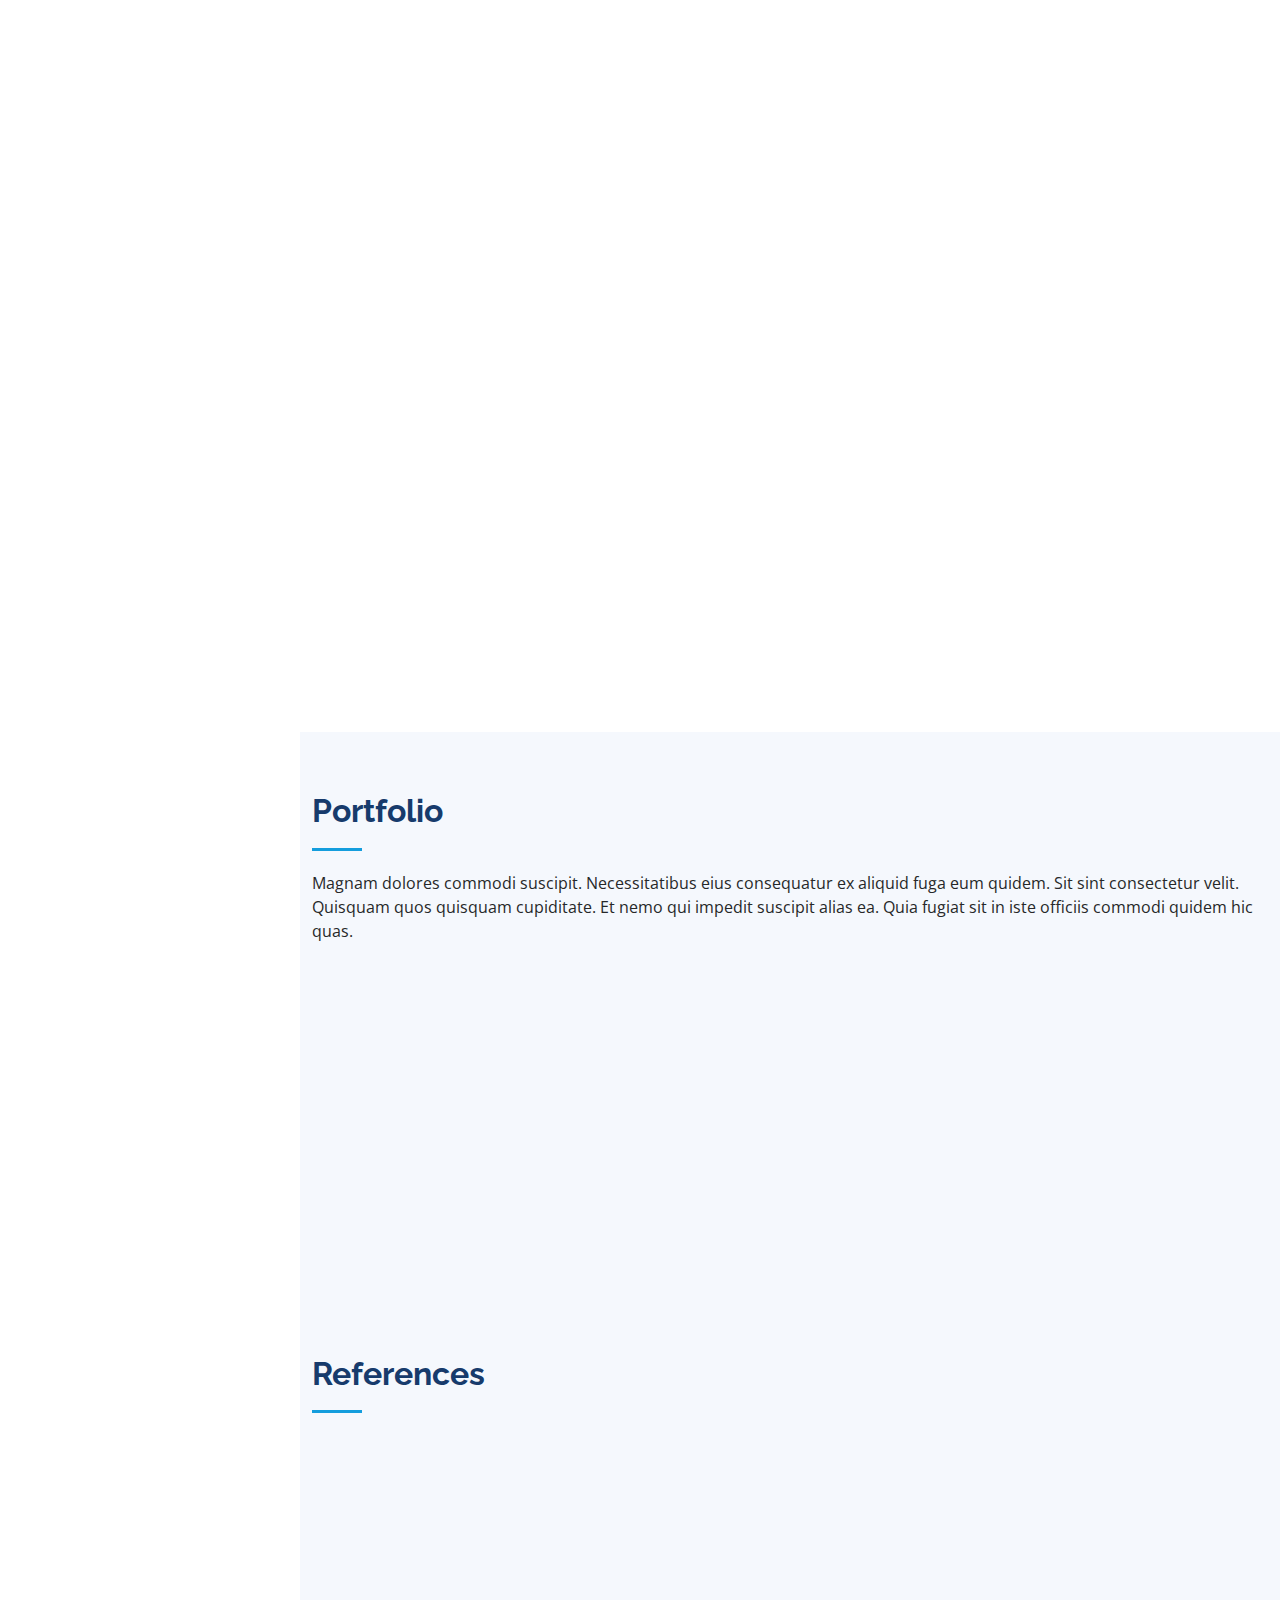
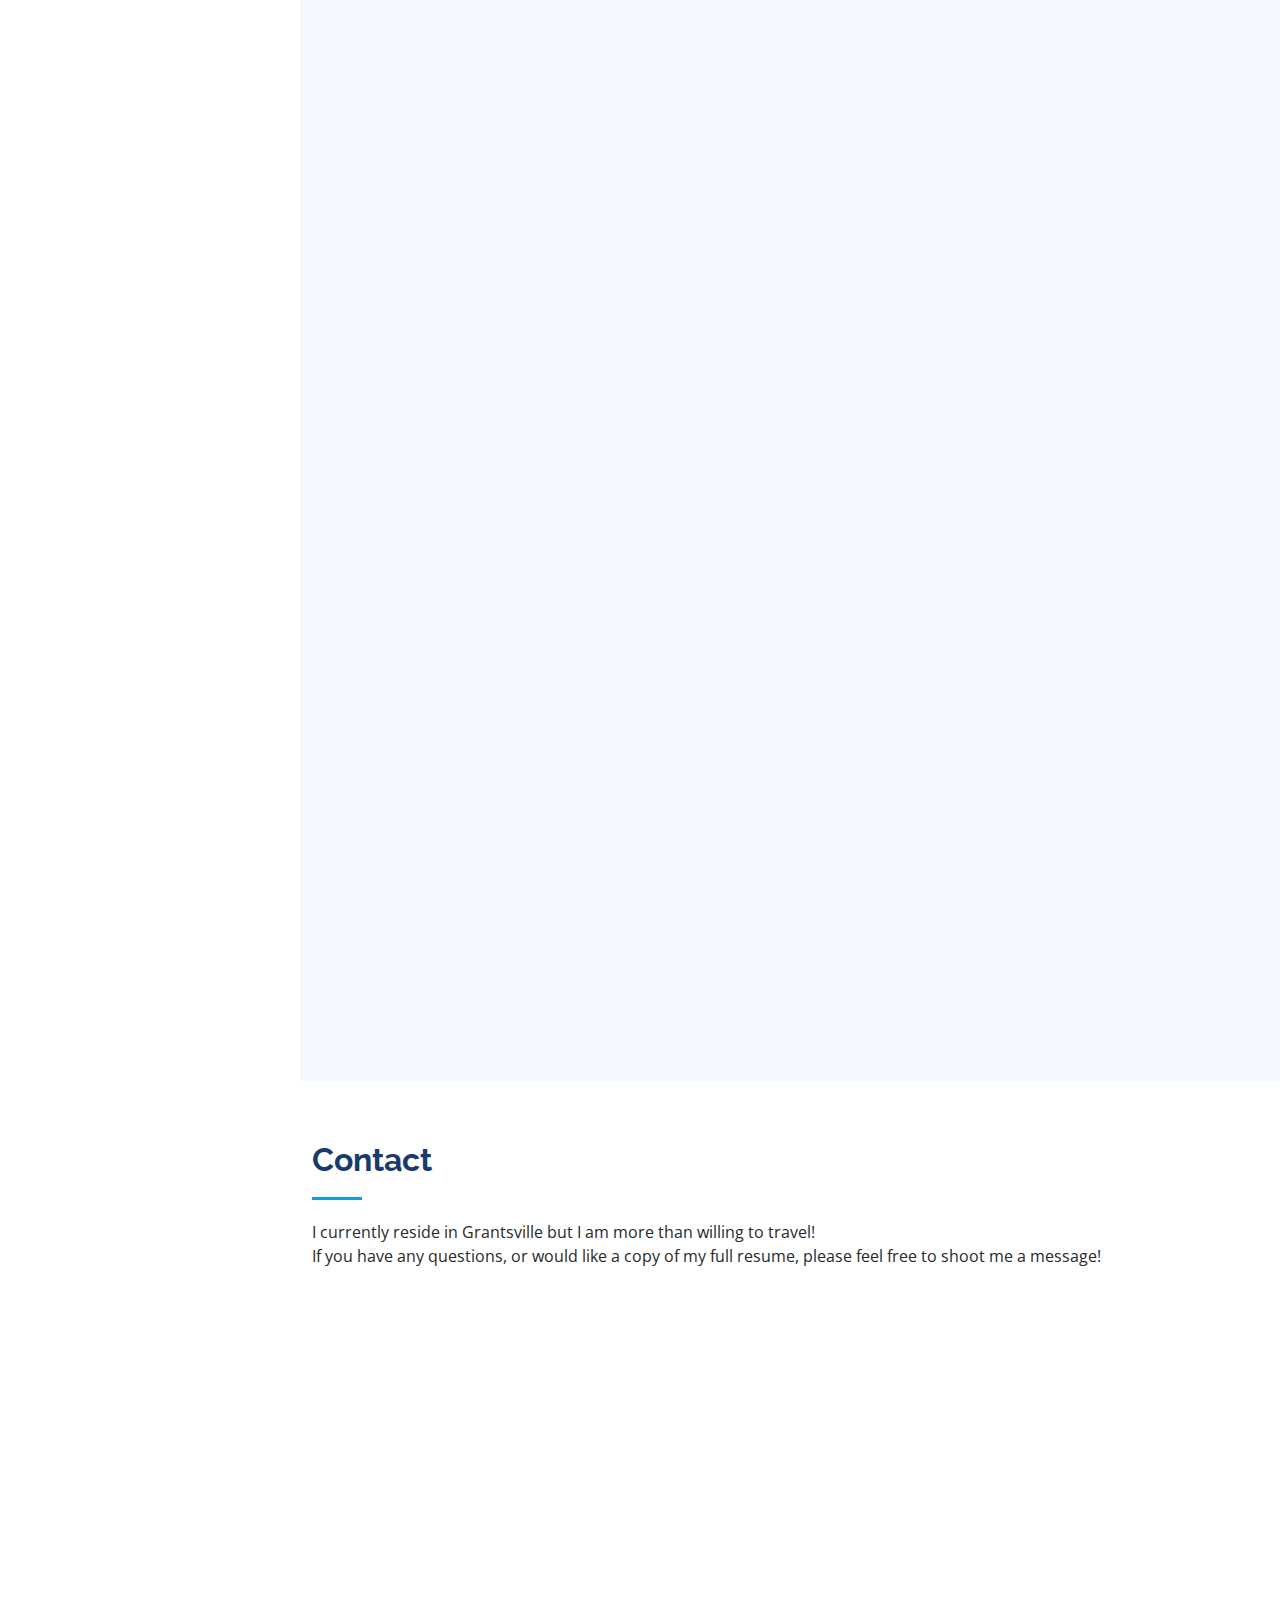
==== commit 40a3a7e3: "portfolio details added" ====
--- a/index.html
+++ b/index.html
@@ -60,7 +60,6 @@
           <li><a href="#about" class="nav-link scrollto"><i class="bx bx-user"></i> <span>About</span></a></li>
           <li><a href="#resume" class="nav-link scrollto"><i class="bx bx-file-blank"></i> <span>Resume</span></a></li>
           <li><a href="#portfolio" class="nav-link scrollto"><i class="bx bx-book-content"></i> <span>Portfolio</span></a></li>
-          <!-- <li><a href="#services" class="nav-link scrollto"><i class="bx bx-server"></i> <span>Services</span></a></li> -->
           <li><a href="#contact" class="nav-link scrollto"><i class="bx bx-envelope"></i> <span>Contact</span></a></li>
         </ul>
       </nav><!-- .nav-menu -->
@@ -98,7 +97,7 @@
                   <li><i class="bi bi-chevron-right"></i> <strong>Birthday:</strong> <span>18 August 1995</span></li>
                   <!-- <li><i class="bi bi-chevron-right"></i> <strong>Website:</strong> <span>www.example.com</span></li> -->
                   <li><i class="bi bi-chevron-right"></i> <strong>Phone:</strong> <span>(435) 632-6171</span></li>
-                  <li><i class="bi bi-chevron-right"></i> <strong>City:</strong> <span>Utah, USA</span></li>
+                  <li><i class="bi bi-chevron-right"></i> <strong>City:</strong> <span>Grantsville, Utah, USA</span></li>
                 </ul>
               </div>
               <div class="col-lg-6">
@@ -111,7 +110,7 @@
               </div>
             </div>
             <p class="fst-italic">
-              Radiographer gone Software Engineer. I love technology and the heights it has allowed us to reach.
+              <!-- Radiographer gone Software Engineer. I love technology and the heights it has allowed us to reach. -->
             </p>
             <!-- <p>
               Officiis eligendi itaque labore et dolorum mollitia officiis optio vero. Quisquam sunt adipisci omnis et ut. Nulla accusantium dolor incidunt officia tempore. Et eius omnis.
@@ -256,7 +255,7 @@
             <h3 class="resume-title">Sumary</h3>
             <div class="resume-item pb-0">
               <h4>Tori Daughton</h4>
-              <p><em>Innovative and deadline-driven Graphic Designer with 3+ years of experience designing and developing user-centered digital/print marketing material from initial concept to final, polished deliverable.</em></p>
+              <p><em>Radiographer gone Software Engineer. I love technology and the heights it has allowed us to reach.</em></p>
               <ul>
                 <li>Grantsville, UT</li>
                 <li>(435) 632-6171</li>
@@ -299,7 +298,7 @@
             </div>
             <div class="resume-item">
               <h4>Gluten-Free Haven (Web-app)</h4>
-              <h5>May 2022 - July 2022</h5>
+              <h5>May 2022 - May 2022</h5>
               <p><em>DevMountain (student) Lehi, UT</em></p>
               <p>JavaScript | NodeJS | Express | PostgreSQL | CSS</p>
               <ul>
@@ -581,7 +580,7 @@
 
         <div class="row" data-aos="fade-in">
 
-          <div class="col-lg-5 d-flex align-items-stretch">
+          <div class="col-lg-8 d-flex align-items-stretch">
             <div class="info">
               <div class="address">
                 <i class="bi bi-geo-alt"></i>
@@ -606,7 +605,7 @@
 
           </div>
 
-          <div class="col-lg-7 mt-5 mt-lg-0 d-flex align-items-stretch">
+          <!-- <div class="col-lg-7 mt-5 mt-lg-0 d-flex align-items-stretch">
             <form action="forms/contact.php" method="post" role="form" class="php-email-form">
               <div class="row">
                 <div class="form-group col-md-6">
@@ -635,7 +634,7 @@
             </form>
           </div>
 
-        </div>
+        </div> -->
 
       </div>
     </section><!-- End Contact Section -->
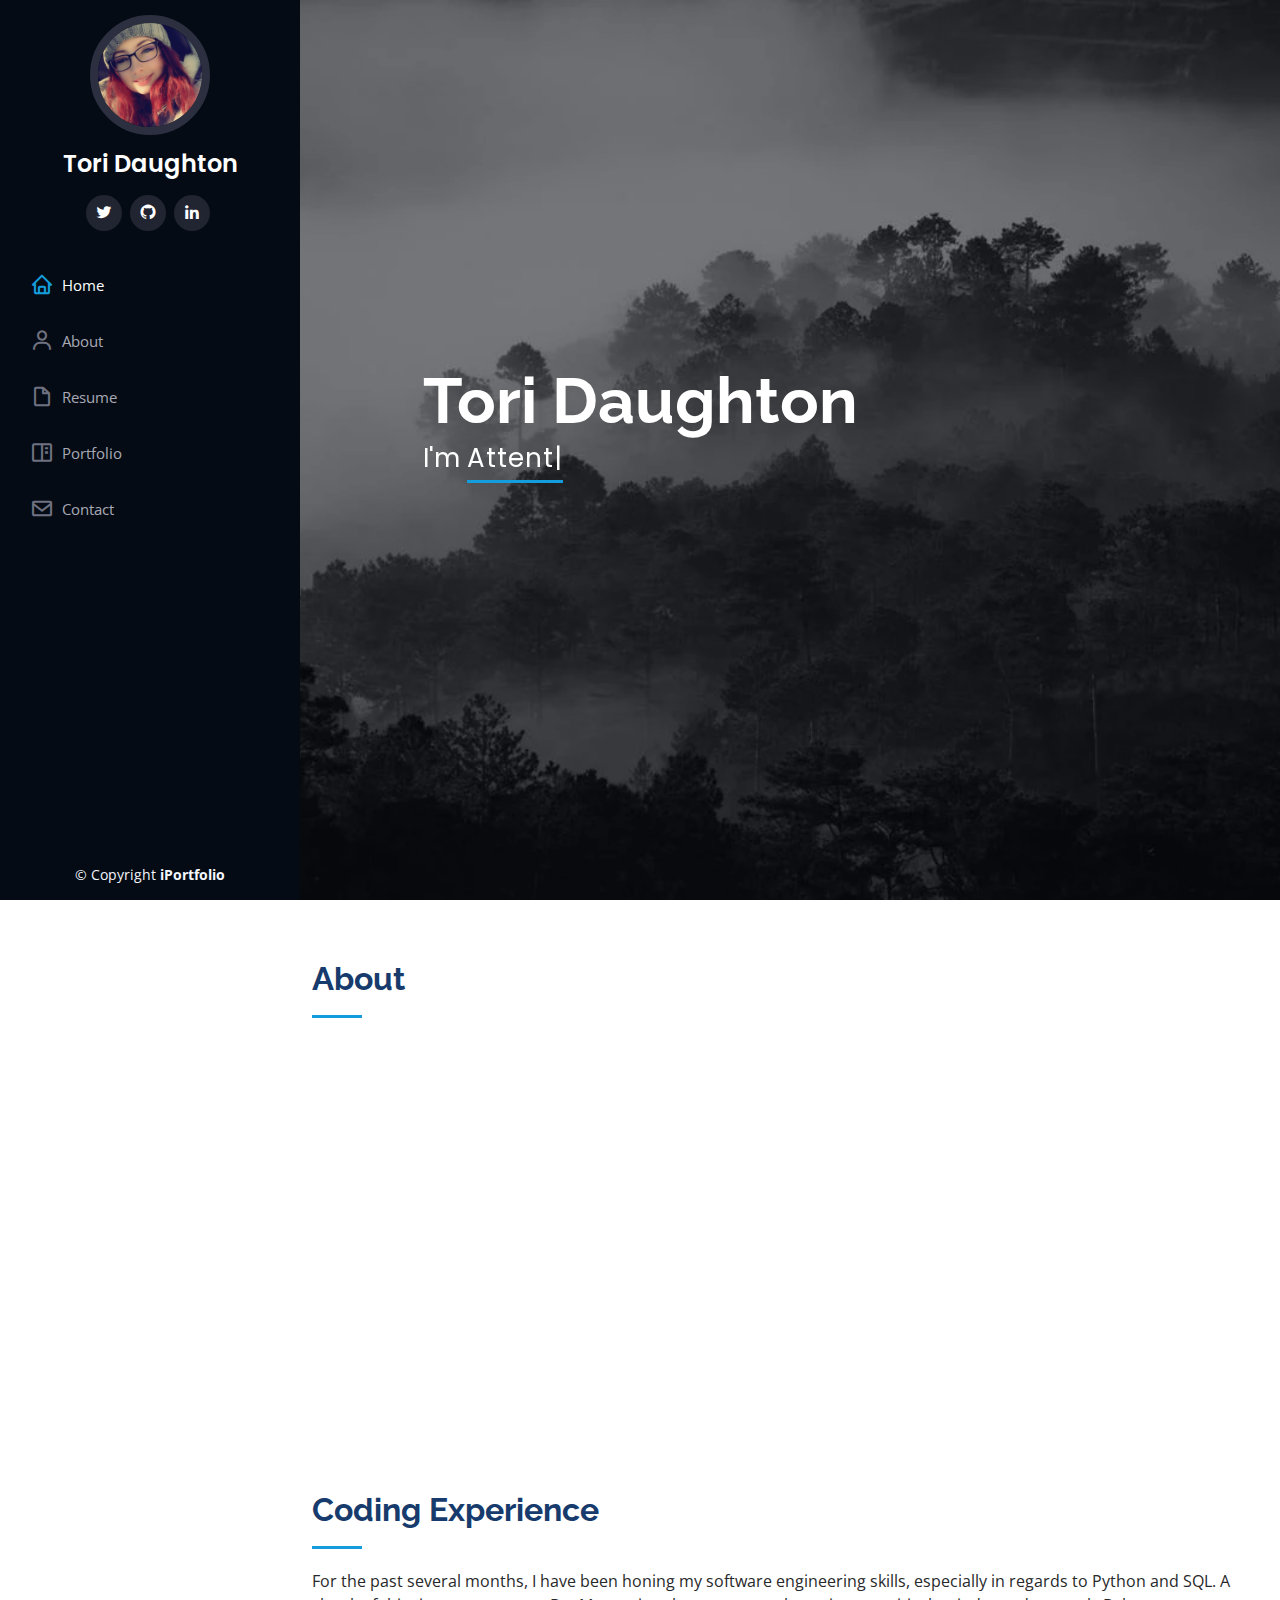
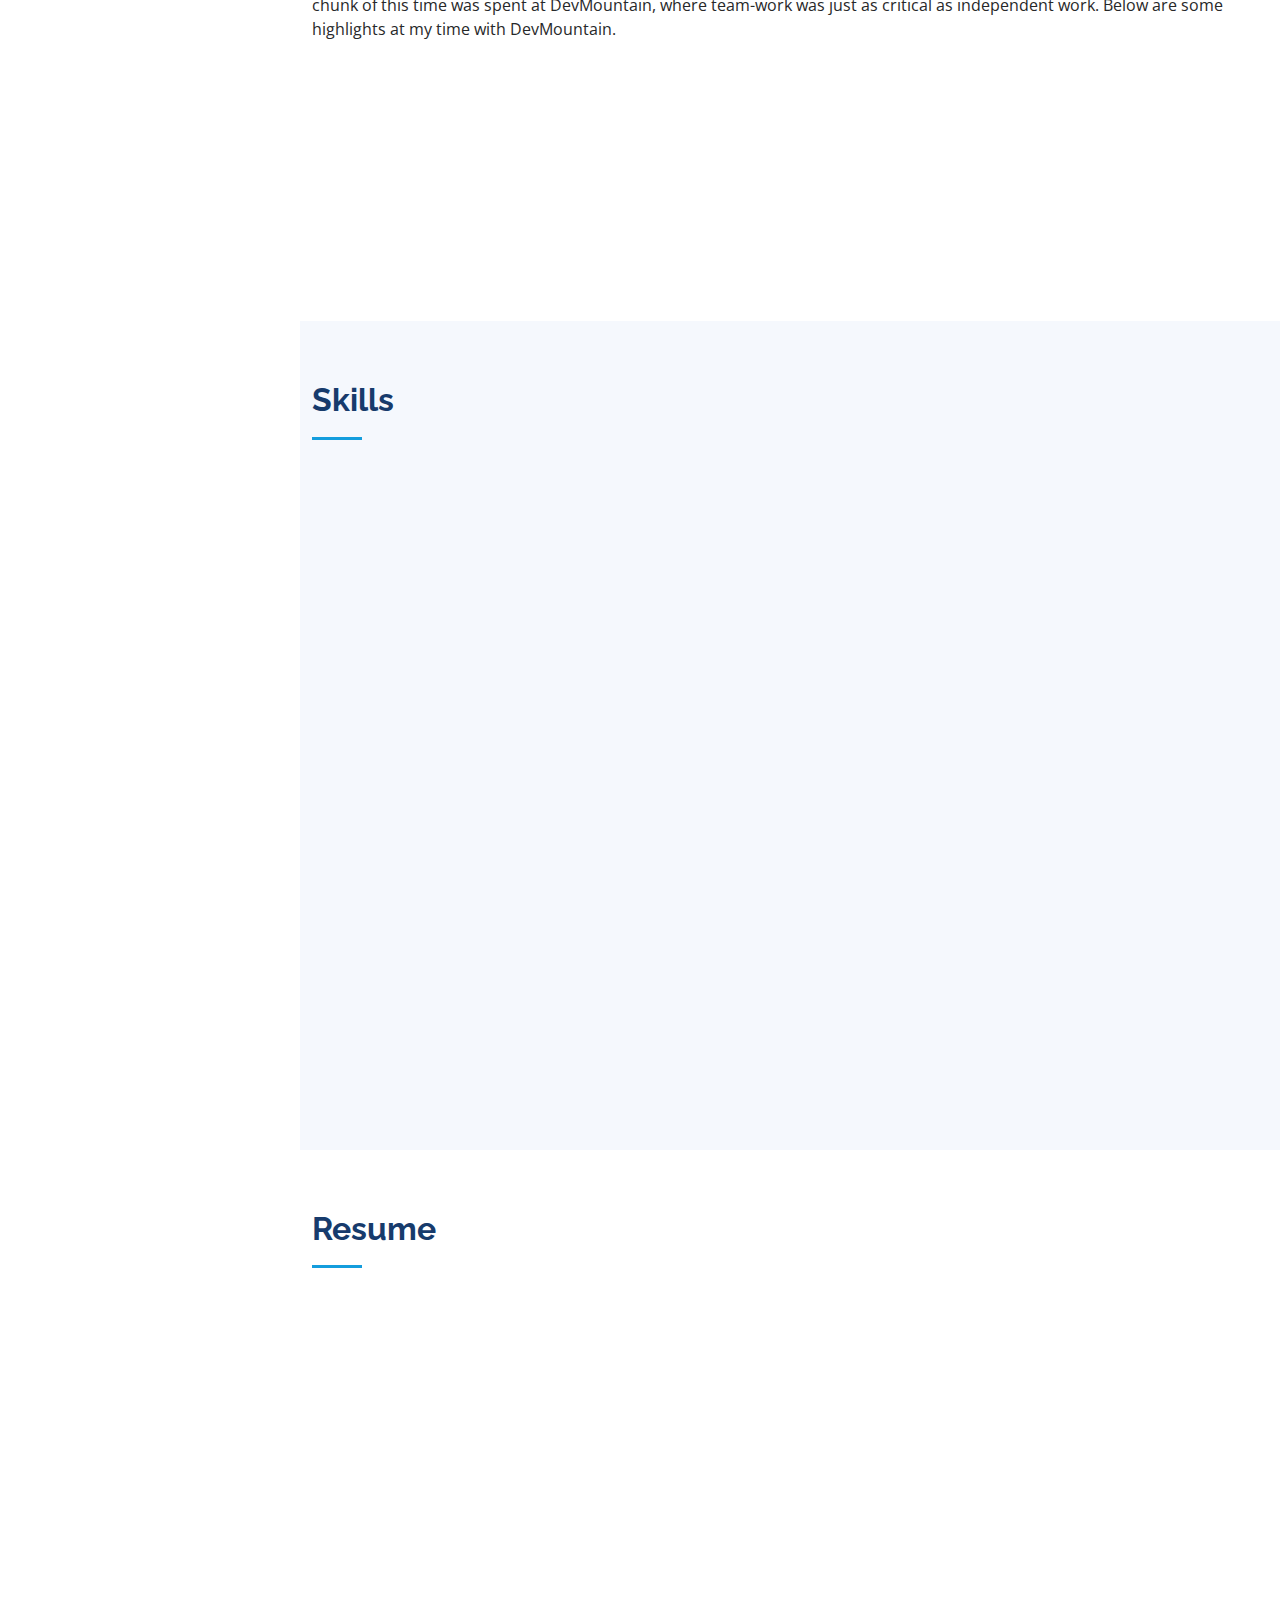
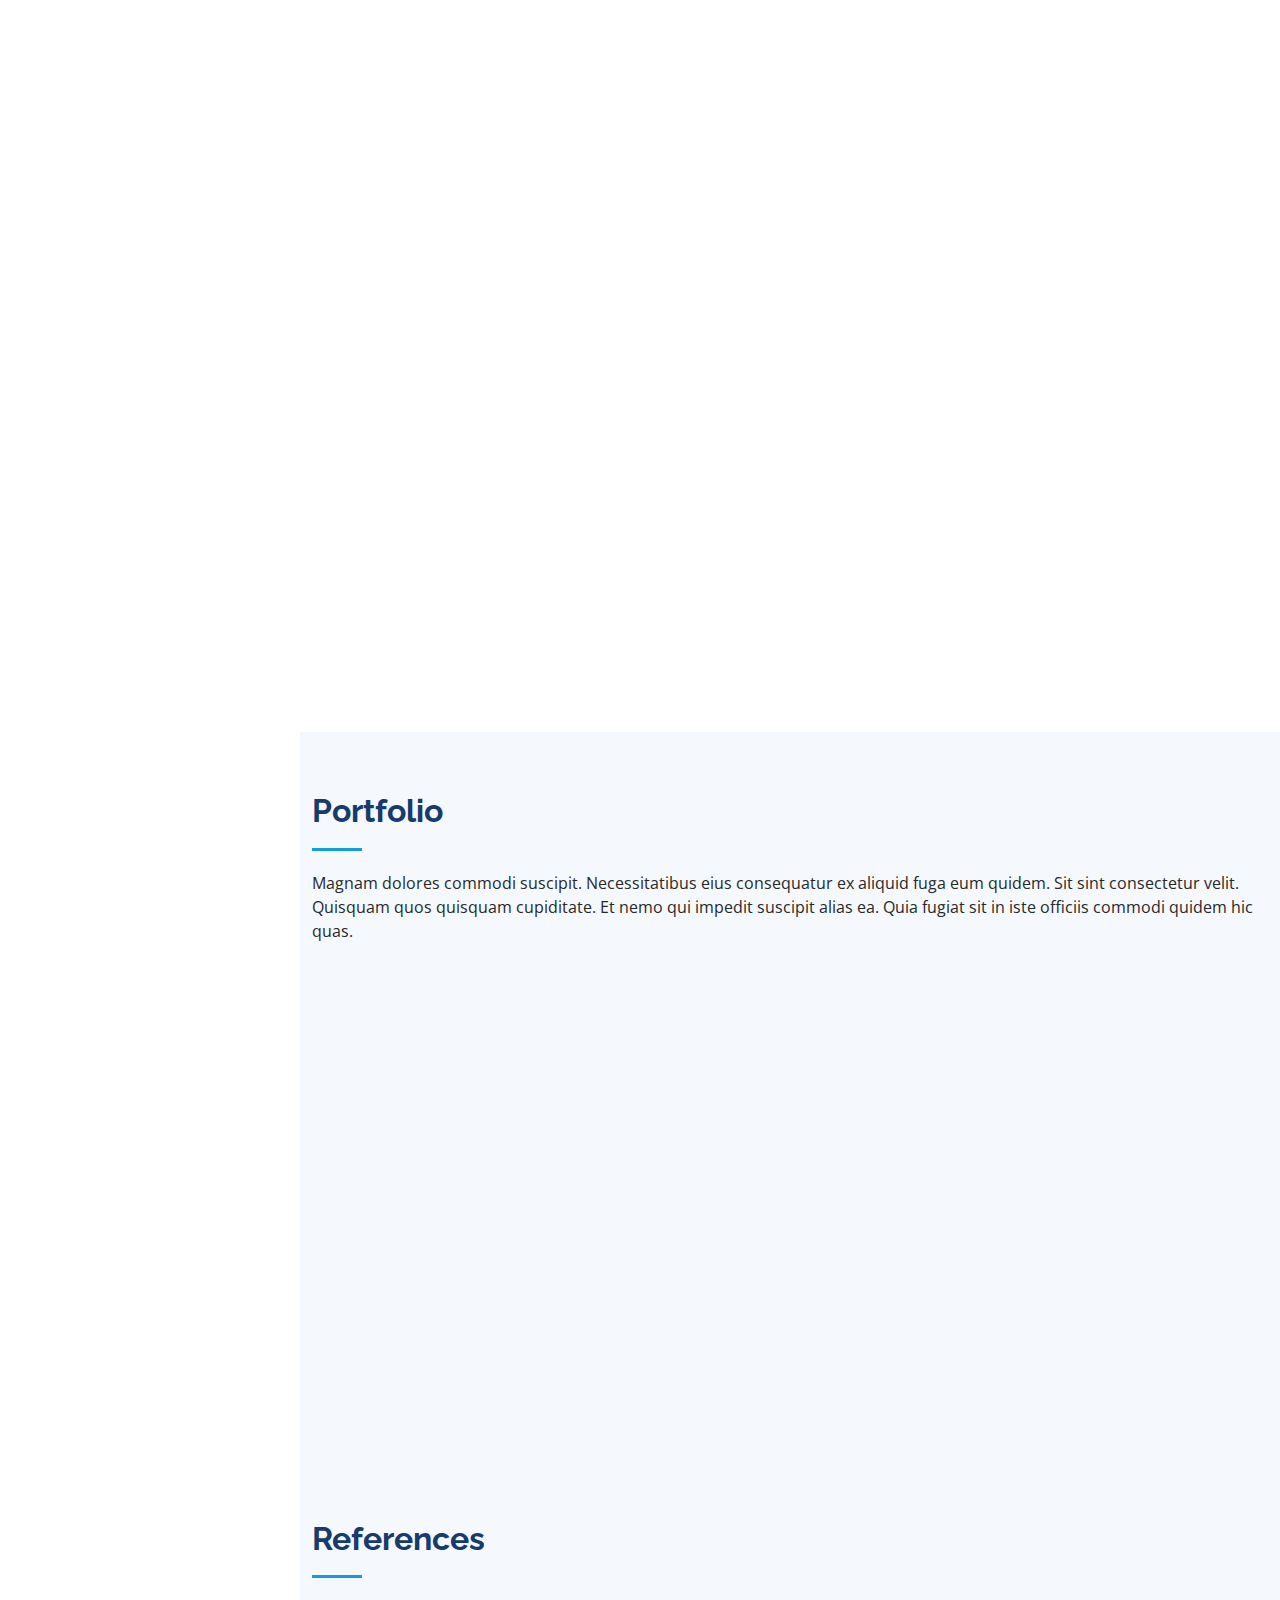
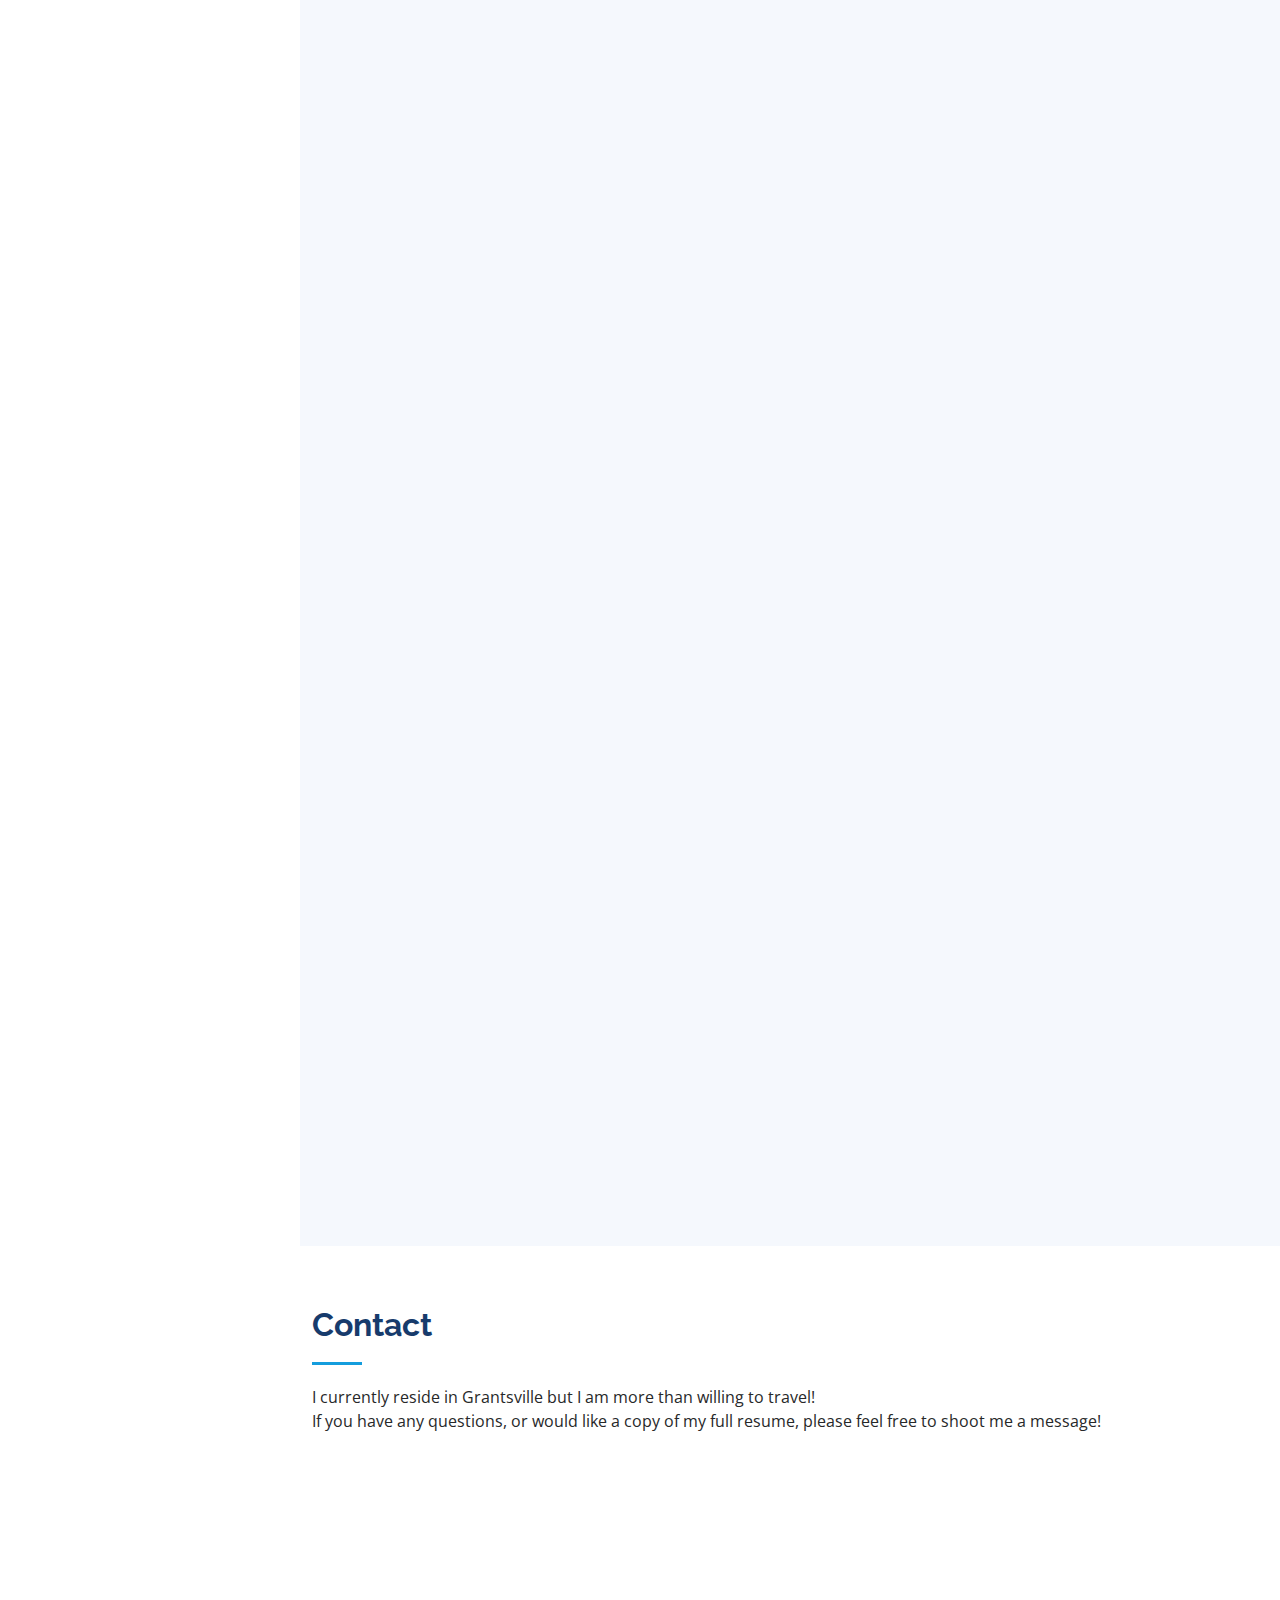
==== commit 7ad7fc9e: "updated symptooms tracker video" ====
--- a/index.html
+++ b/index.html
@@ -360,9 +360,9 @@
 
           <div class="col-lg-6 col-md-8 portfolio-item filter-app">
             <div class="portfolio-wrap">
-              <video width="600" controls>
-                <source src="assets/vids/Symptoms Tracker.mp4" type="video/mp4">
-              </video>
+              <iframe width="560" height="315" src="https://www.youtube.com/embed/hu8xsUj8hGg" title="YouTube video player" frameborder="0" allow="accelerometer; autoplay; clipboard-write; encrypted-media; gyroscope; picture-in-picture" allowfullscreen>
+                
+              </iframe>
               <div class="portfolio-links">
                 <a href="assets/vids/Symptoms Tracker.mp4" data-gallery="portfolioGallery" class="portfolio-lightbox" title="Python Web App"><i class="bx bx-plus"></i></a>
                 <a href="portfolio-details.html" title="More Details"><i class="bx bx-link"></i></a>
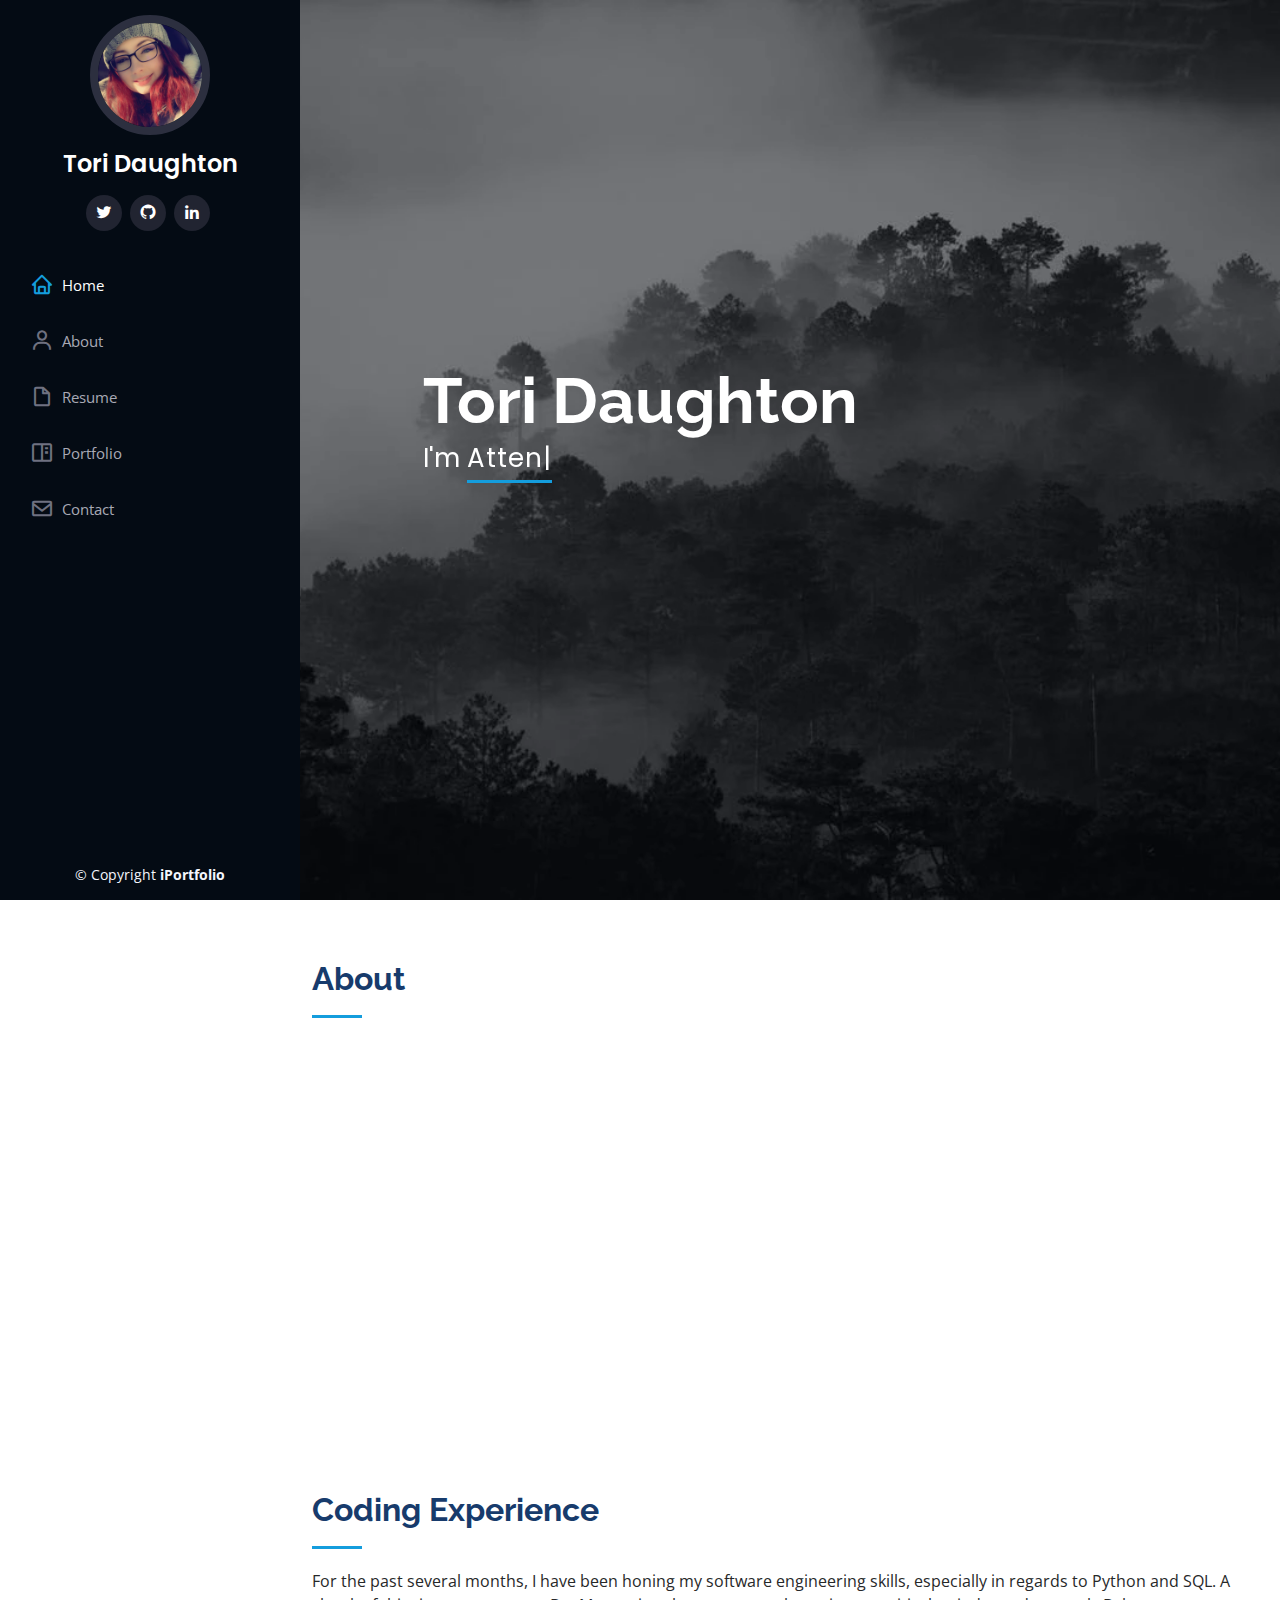
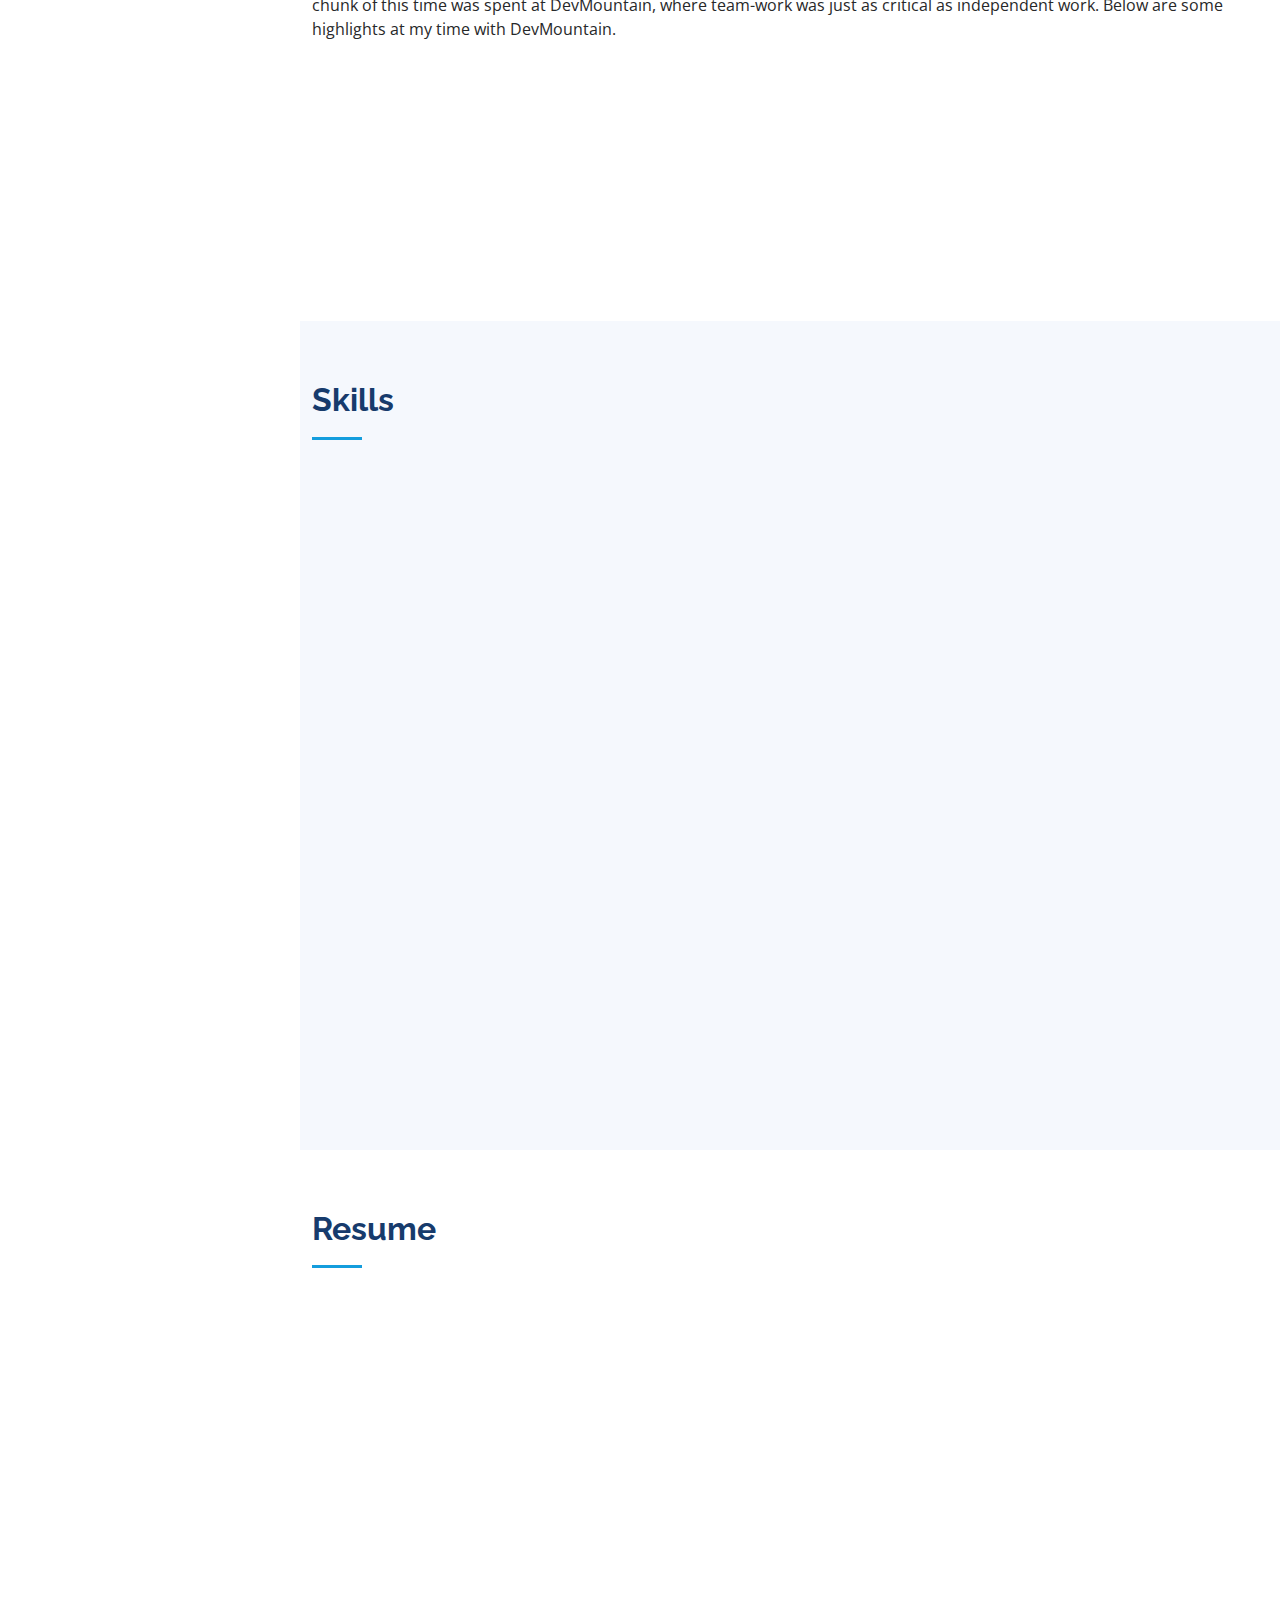
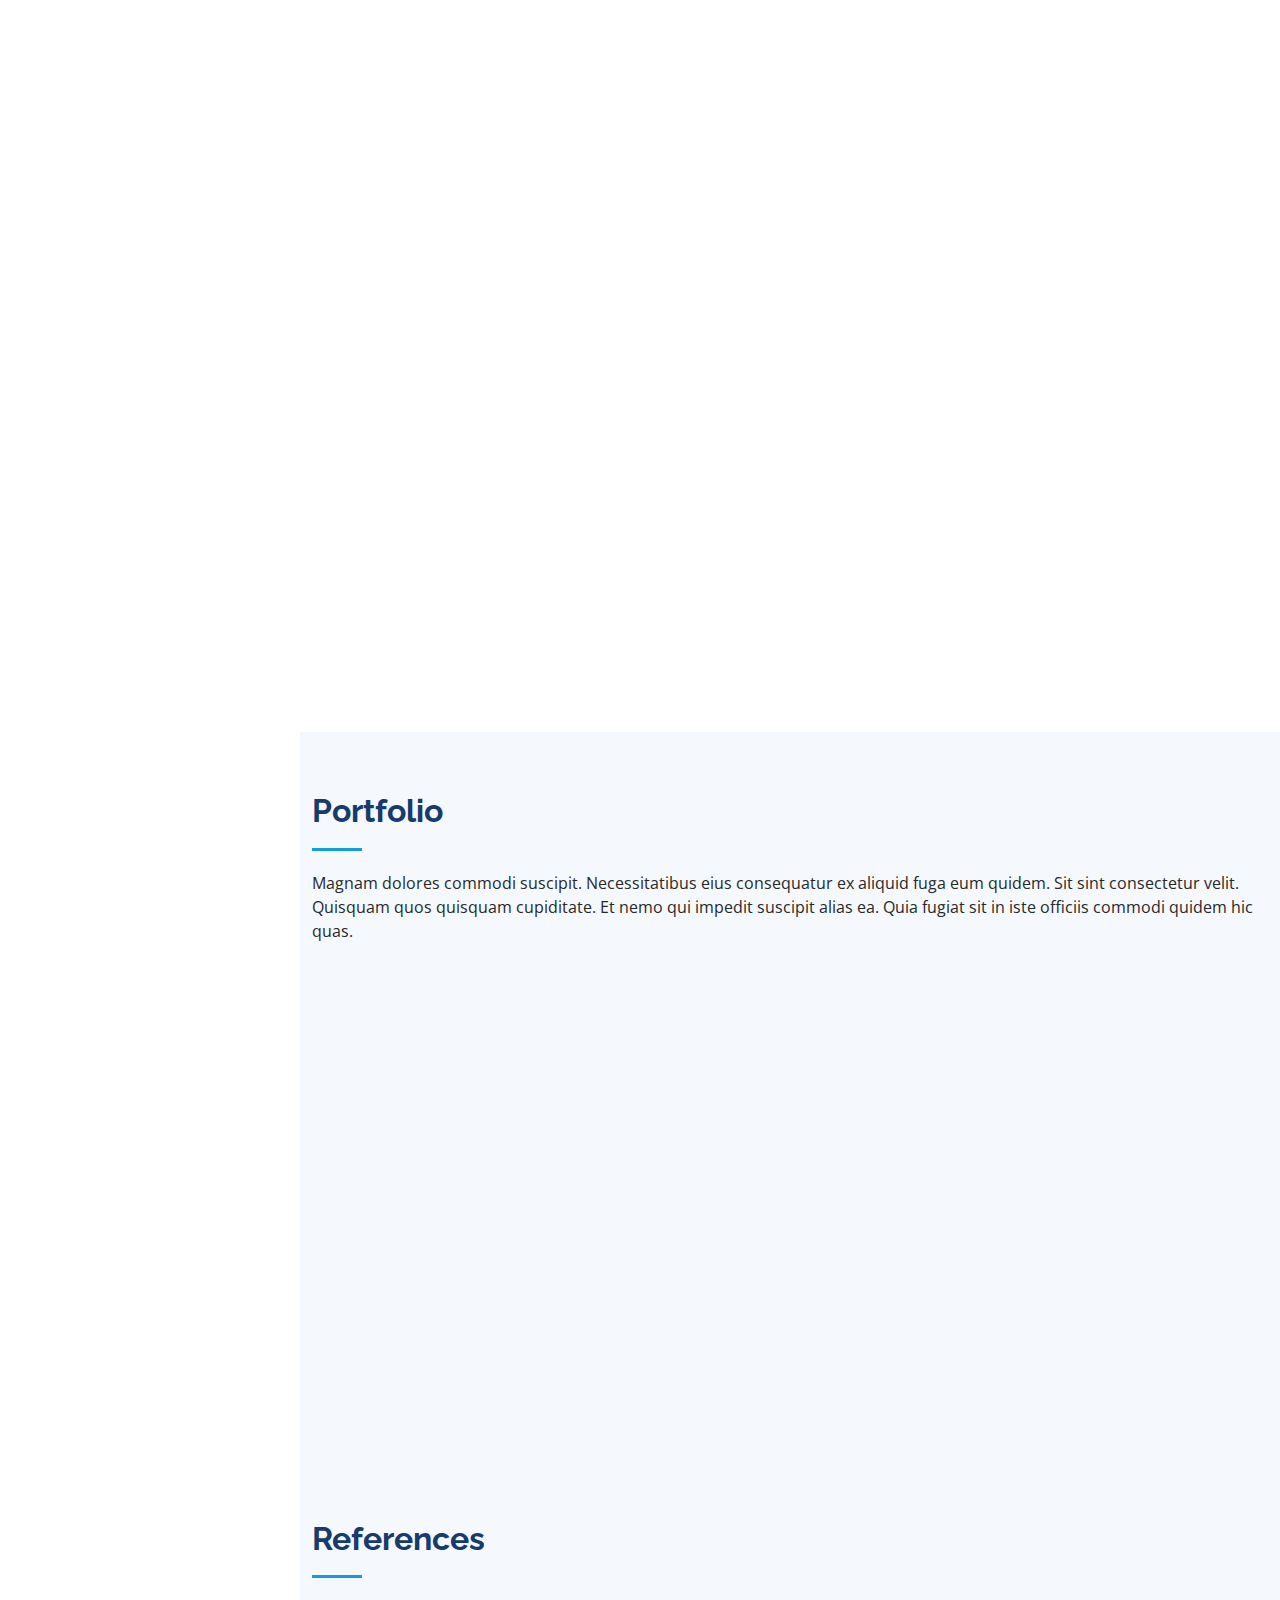
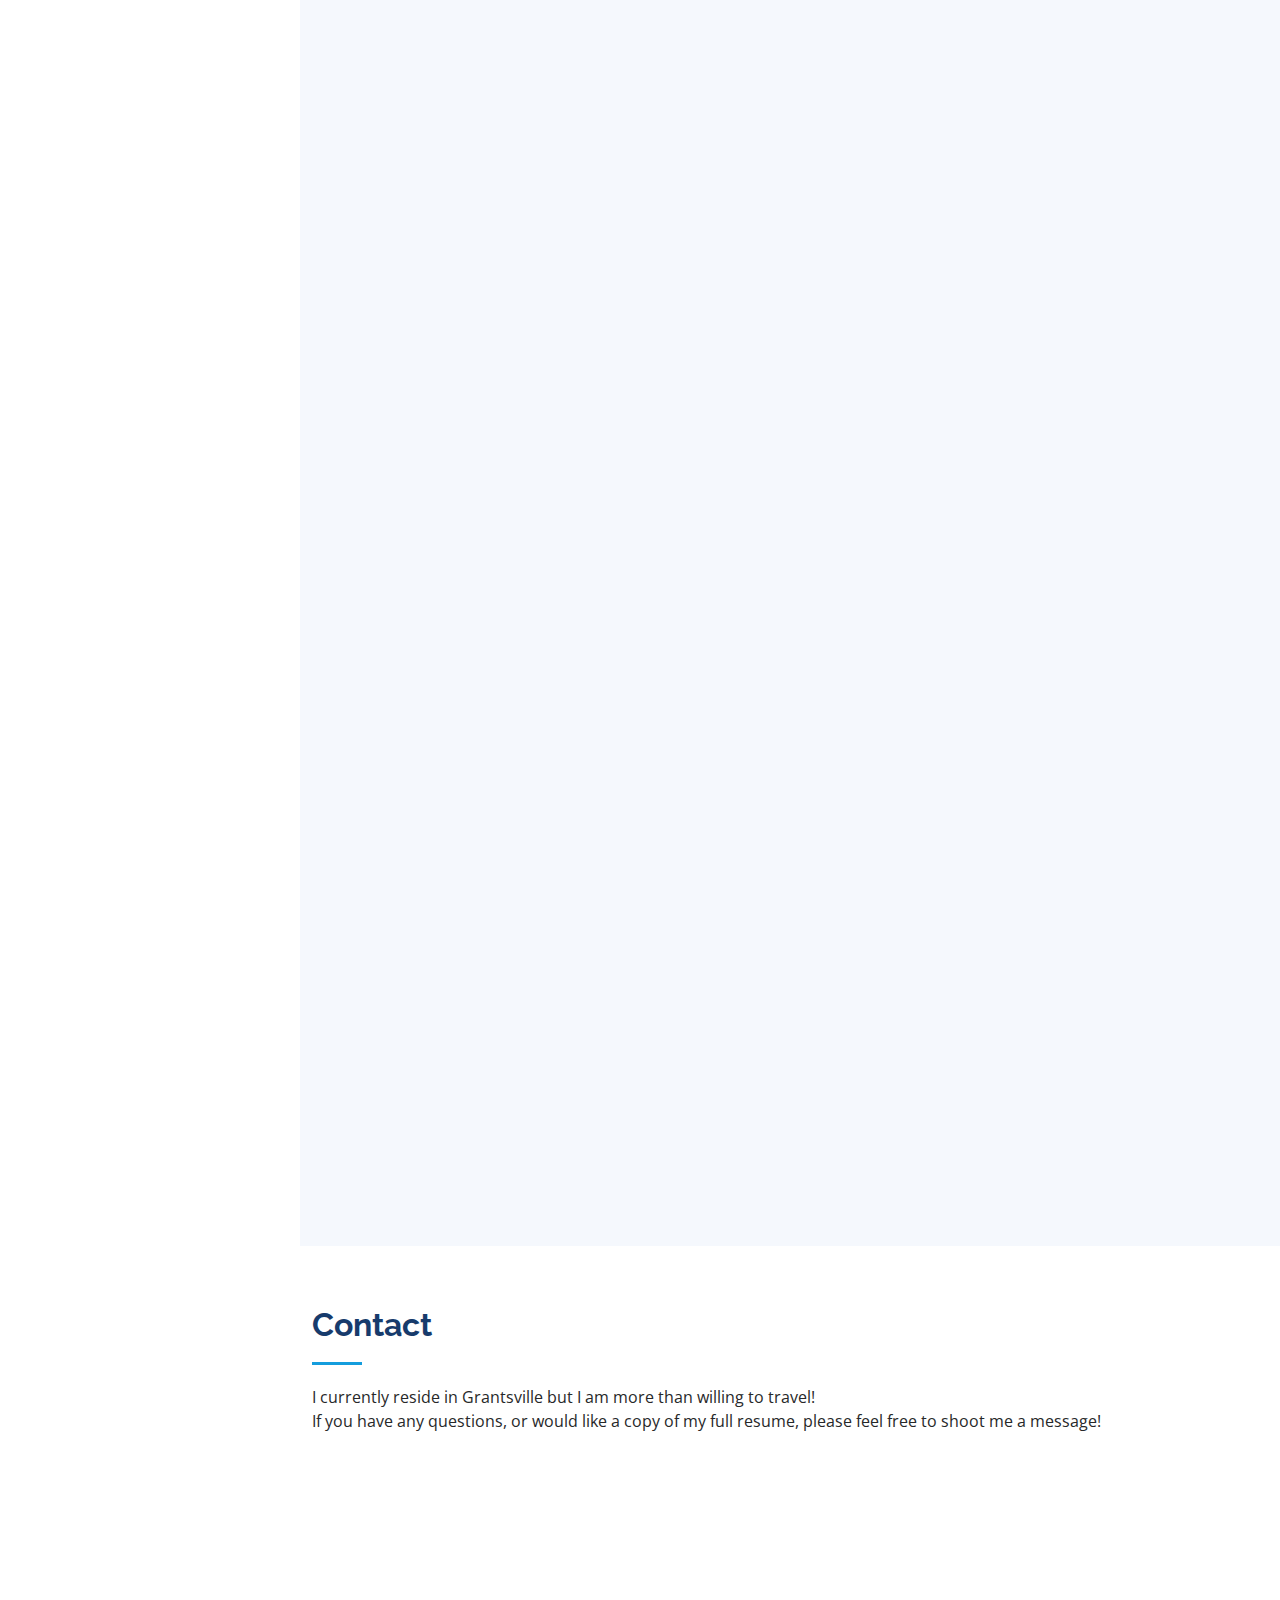
==== commit 7e04376b: "added gluten free haven youtube video" ====
--- a/index.html
+++ b/index.html
@@ -348,11 +348,9 @@
           <div class="row portfolio-container" data-aos="fade-up" data-aos-delay="100">
             <div class="col-lg-6 col-md-8 portfolio-item filter-web">
               <div class="portfolio-wrap">
-                <video width="600" controls>
-                  <source src="assets/vids/gluten-free-haven-demo-final.webm" type="video/webm">
-                </video>
+                <iframe width="560" height="315" src="https://www.youtube.com/embed/gmXw1Z9vaN0" title="YouTube video player" frameborder="0" allow="accelerometer; autoplay; clipboard-write; encrypted-media; gyroscope; picture-in-picture" allowfullscreen></iframe>
                 <div class="portfolio-links">
-                  <a href="assets/vids/gluten-free-haven-demo-final.webm" data-gallery="portfolioGallery" class="portfolio-lightbox" title="JavaScript Web App"><i class="bx bx-plus"></i></a>
+                  <a href="https://www.youtube.com/embed/gmXw1Z9vaN0" data-gallery="portfolioGallery" class="portfolio-lightbox" title="JavaScript Web App"><i class="bx bx-plus"></i></a>
                   <a href="portfolio-details.html" title="More Details"><i class="bx bx-link"></i></a>
                 </div>
               </div>
@@ -364,7 +362,7 @@
                 
               </iframe>
               <div class="portfolio-links">
-                <a href="assets/vids/Symptoms Tracker.mp4" data-gallery="portfolioGallery" class="portfolio-lightbox" title="Python Web App"><i class="bx bx-plus"></i></a>
+                <a href="https://www.youtube.com/embed/hu8xsUj8hGg" data-gallery="portfolioGallery" class="portfolio-lightbox" title="Python Web App"><i class="bx bx-plus"></i></a>
                 <a href="portfolio-details.html" title="More Details"><i class="bx bx-link"></i></a>
               </div>
             </div>
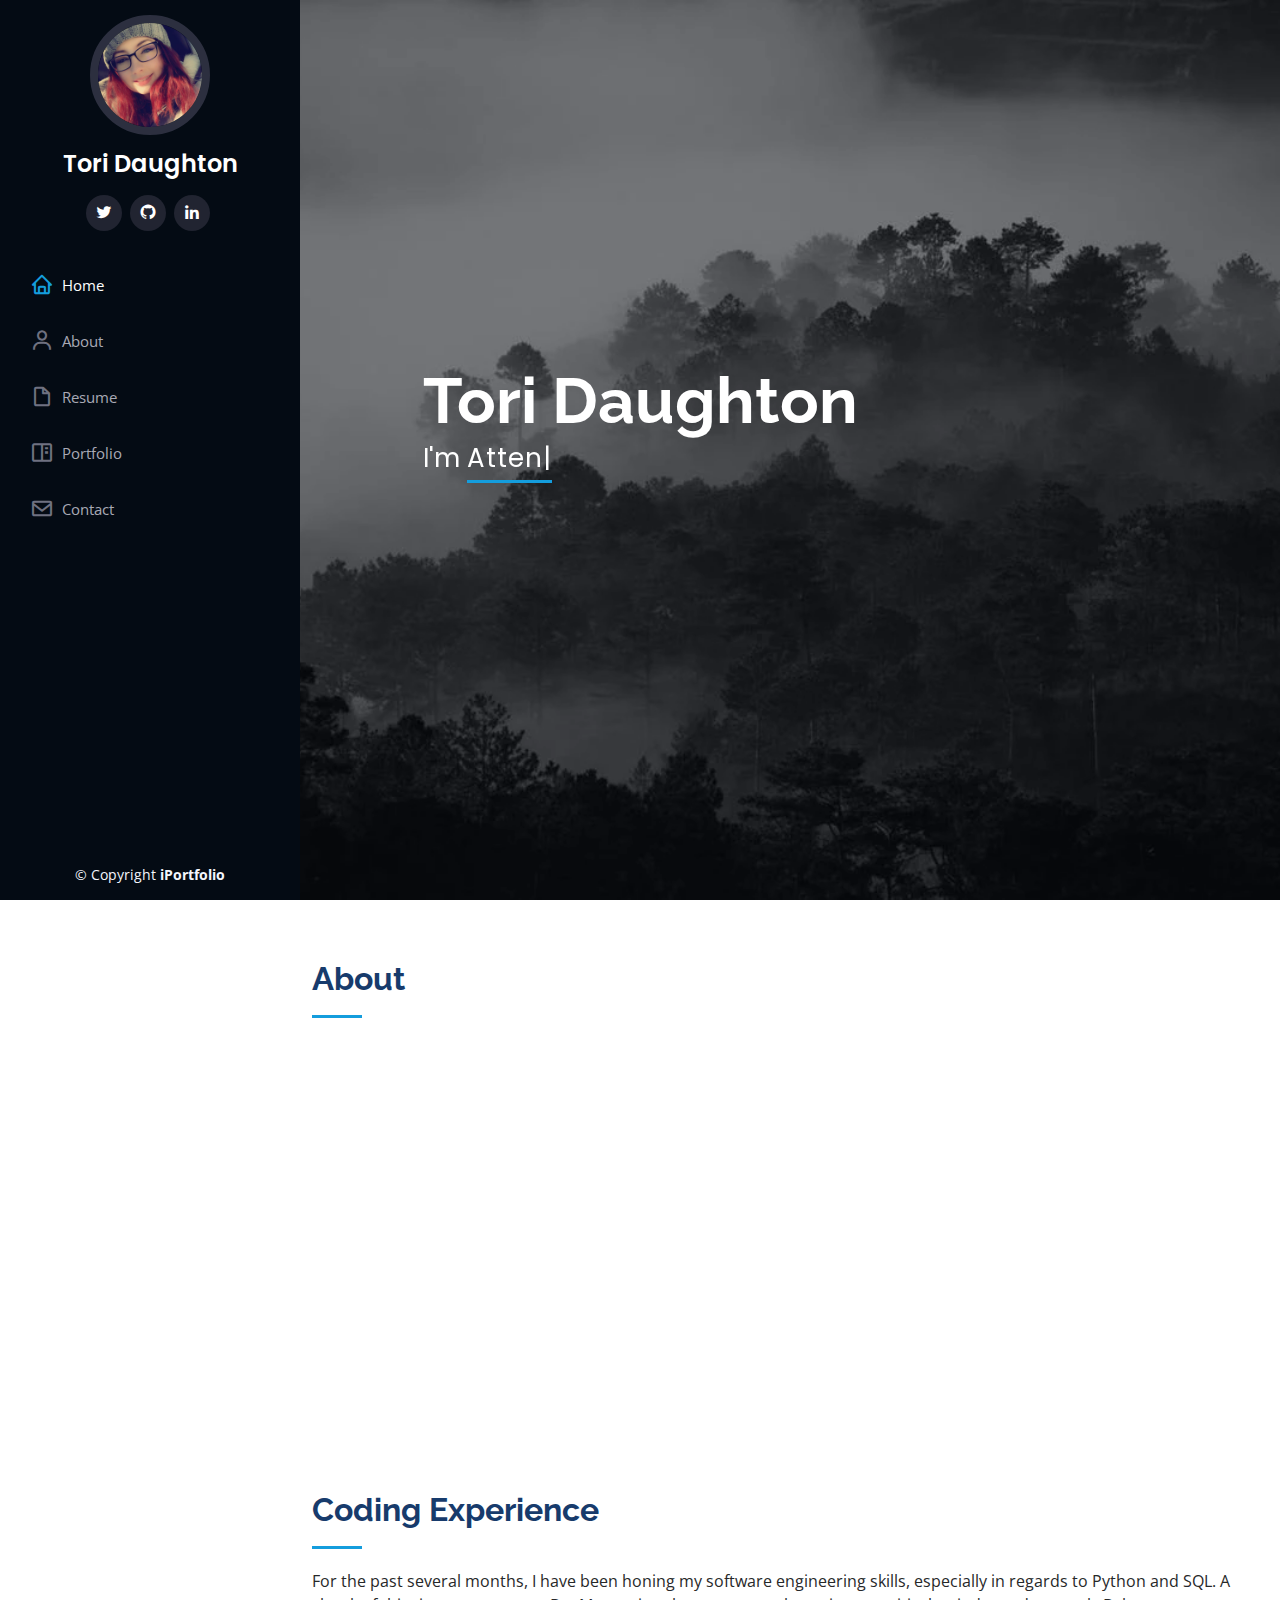
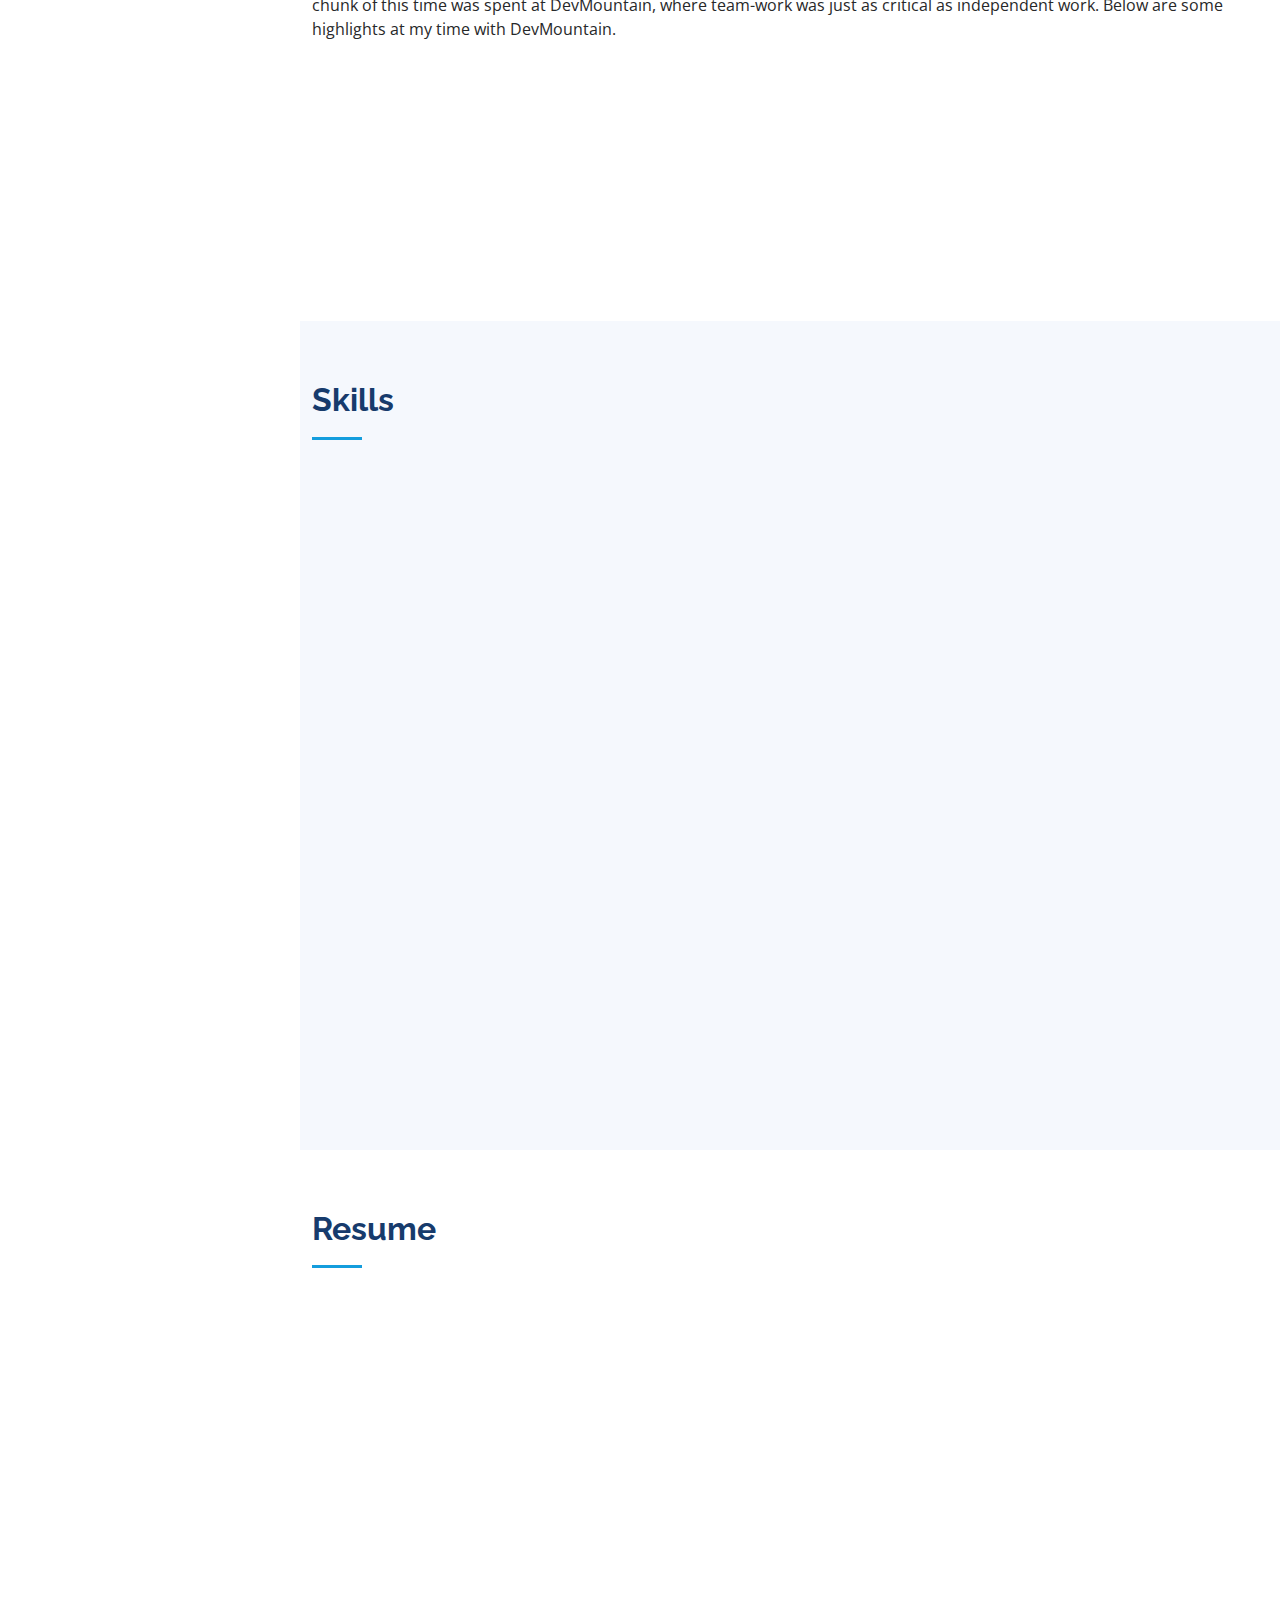
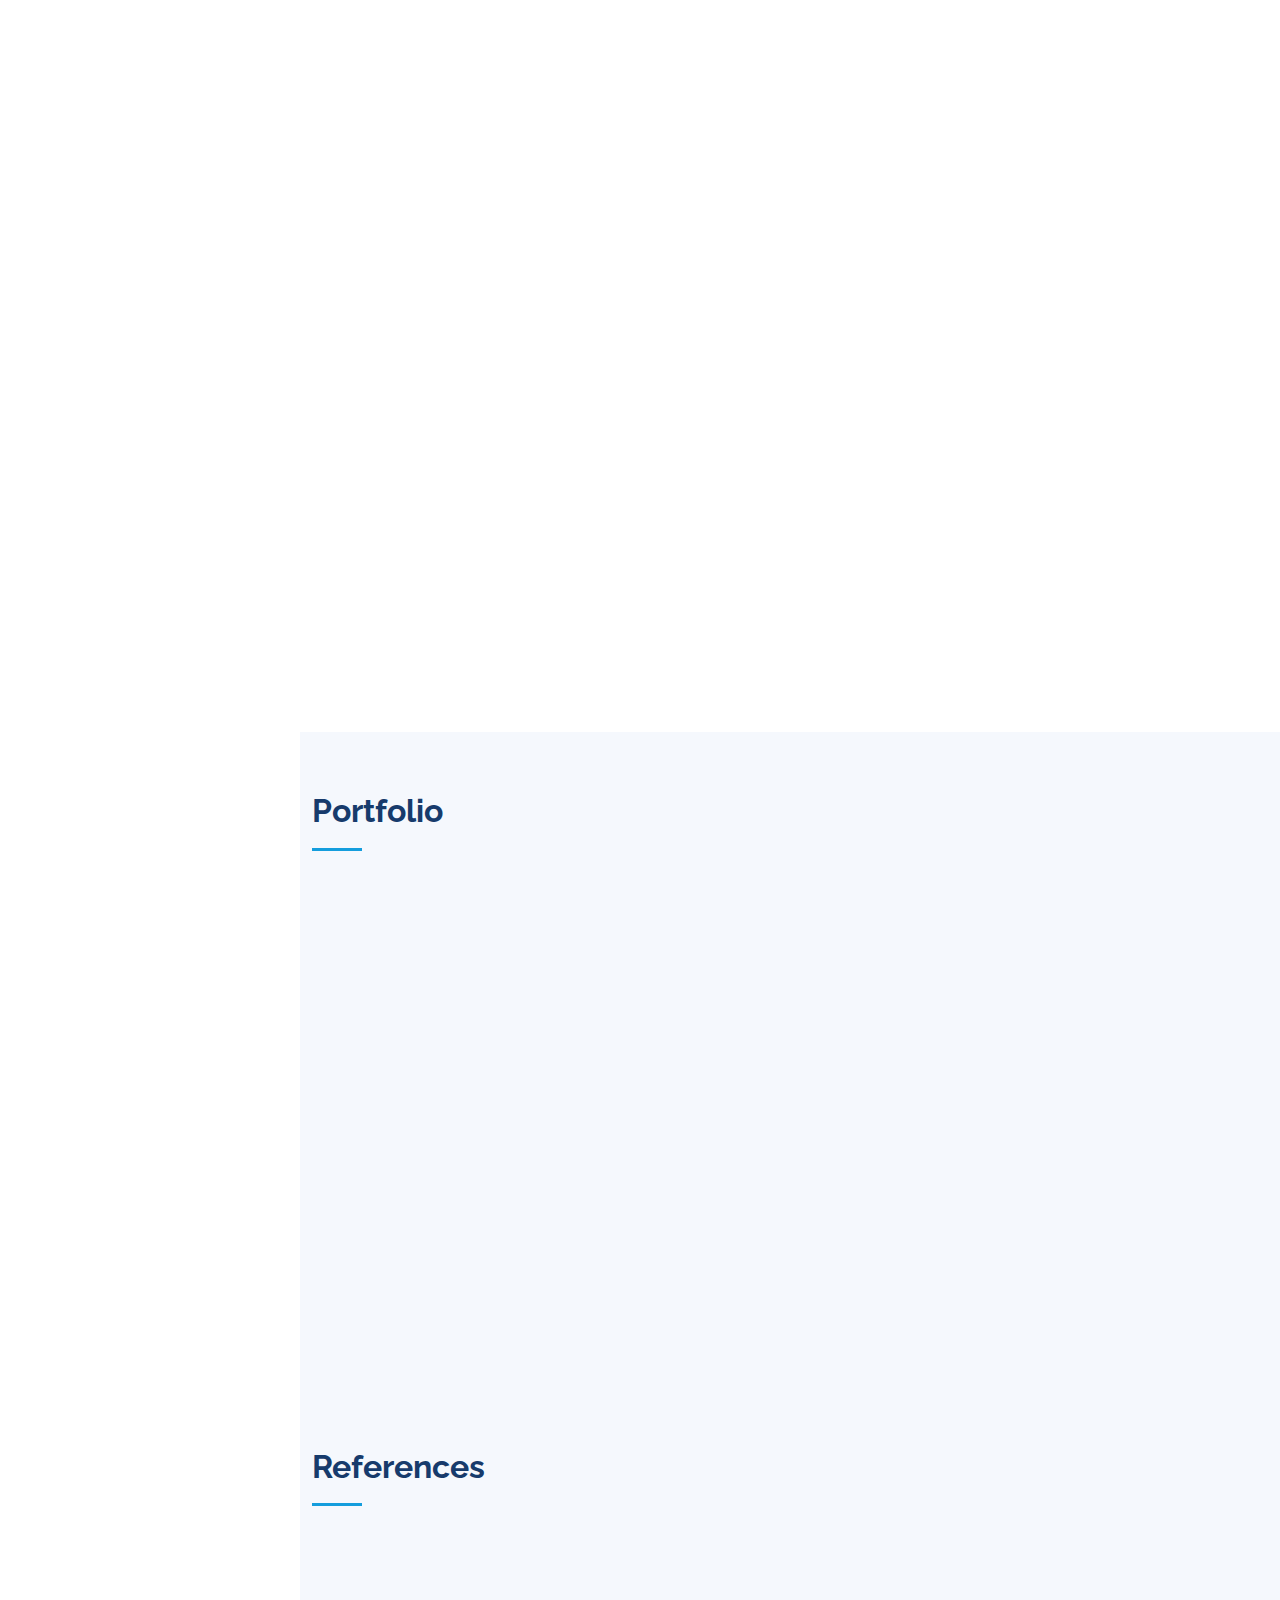
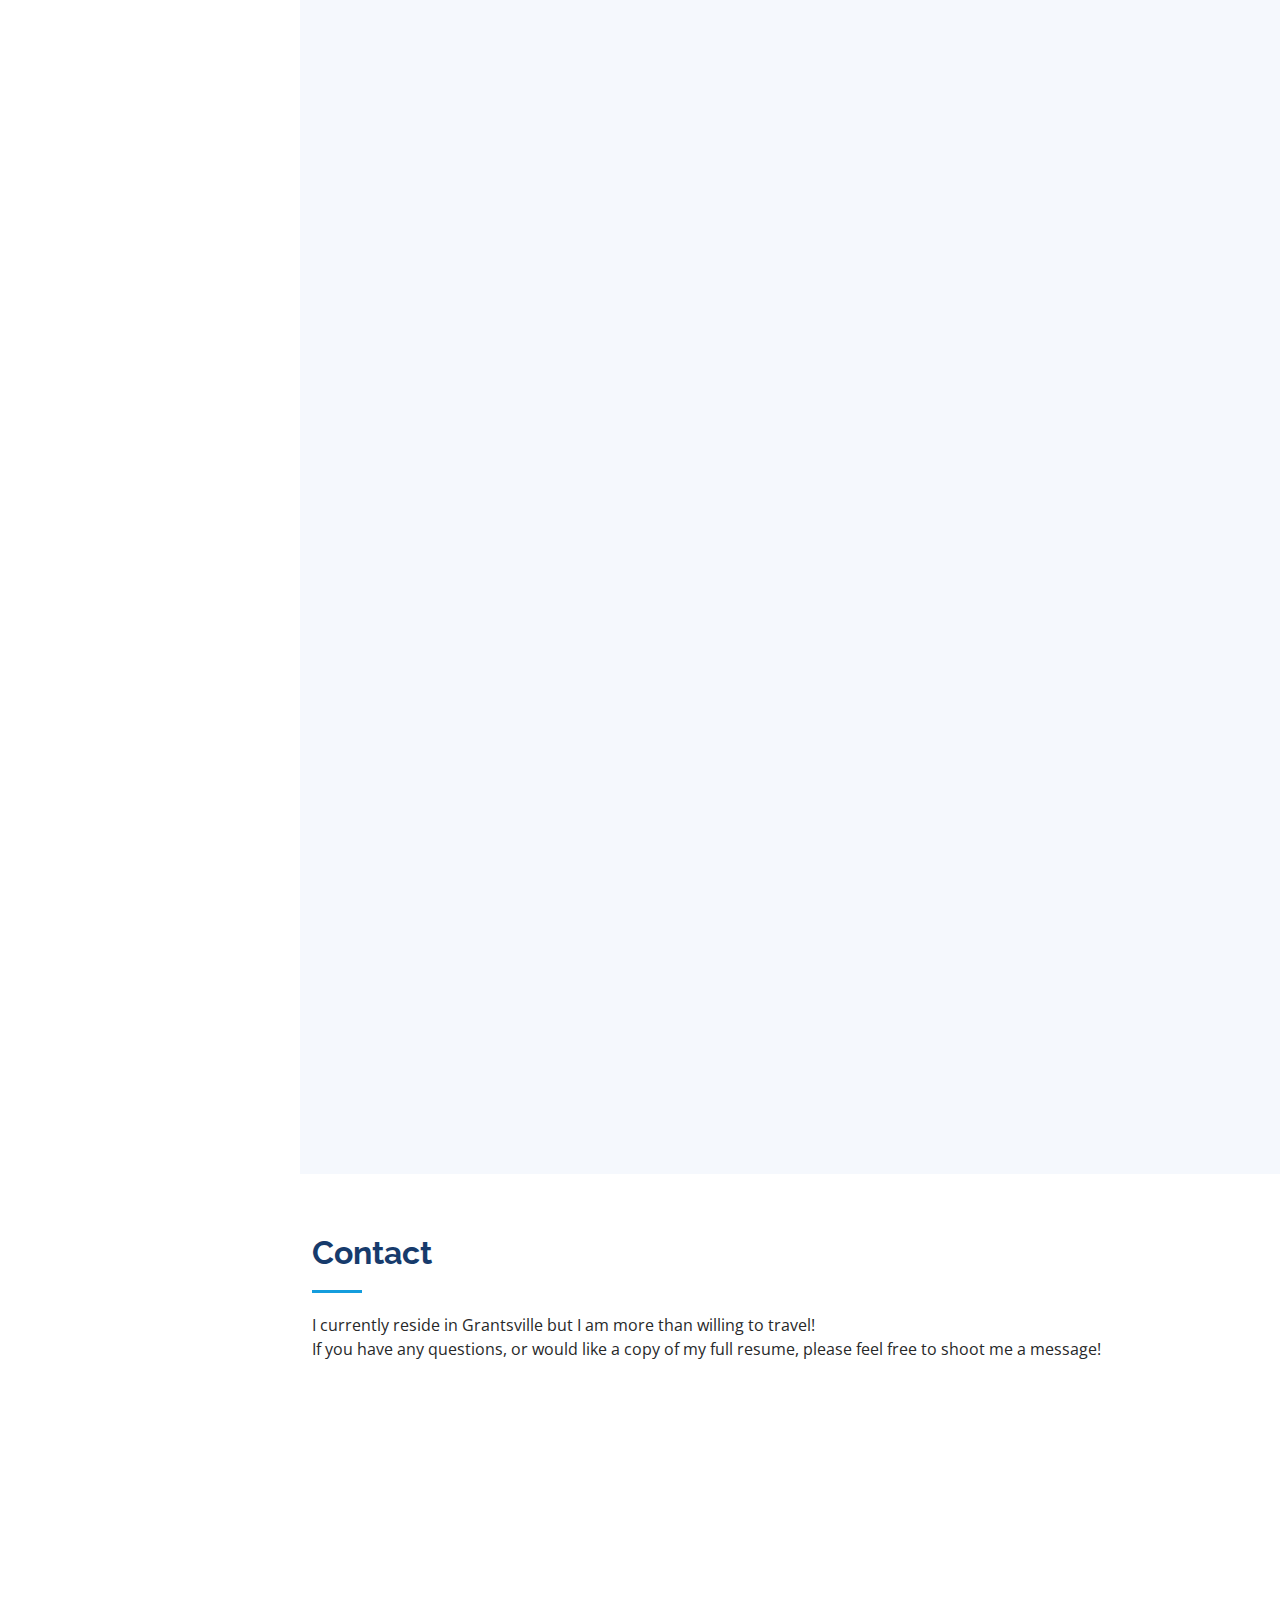
==== commit 79ba32ca: "lorem removed" ====
--- a/index.html
+++ b/index.html
@@ -319,7 +319,6 @@
 
         <div class="section-title">
           <h2>Portfolio</h2>
-          <p>Magnam dolores commodi suscipit. Necessitatibus eius consequatur ex aliquid fuga eum quidem. Sit sint consectetur velit. Quisquam quos quisquam cupiditate. Et nemo qui impedit suscipit alias ea. Quia fugiat sit in iste officiis commodi quidem hic quas.</p>
         </div>
 
         <div class="row" data-aos="fade-up">
